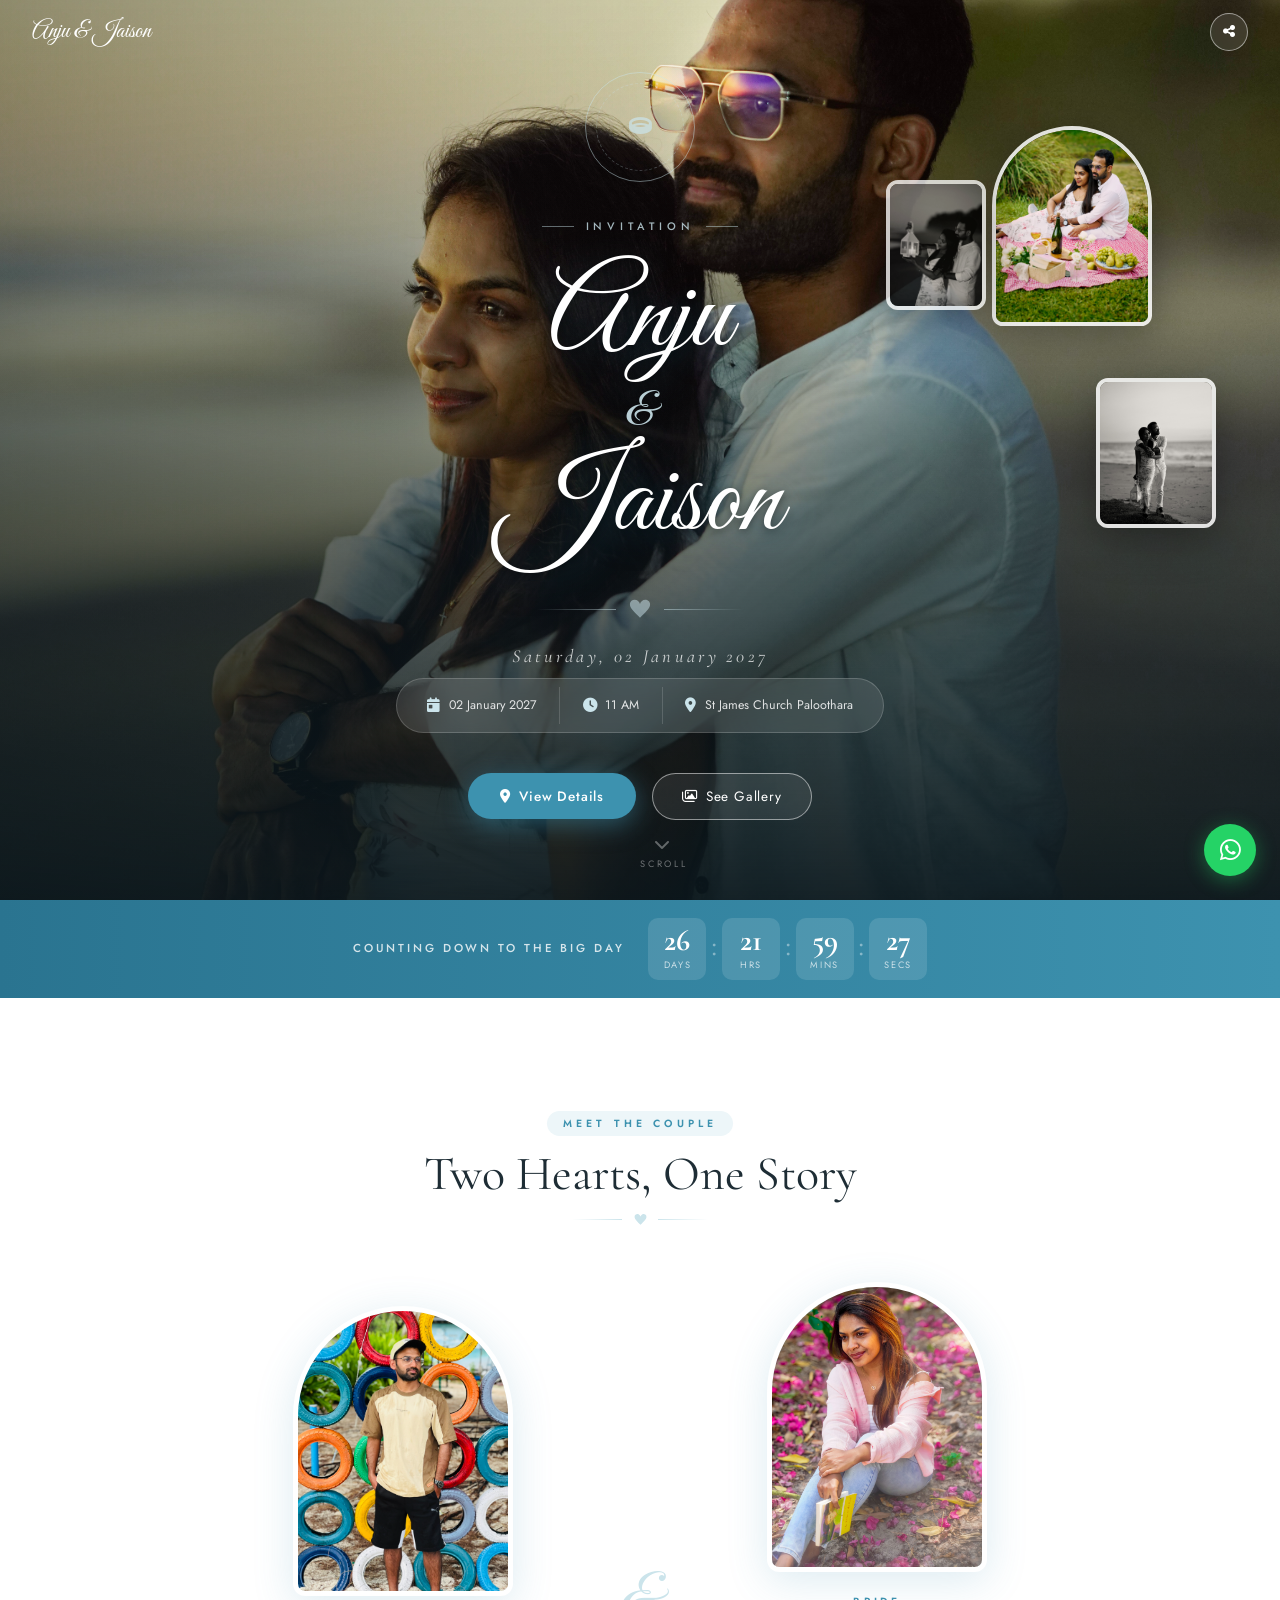
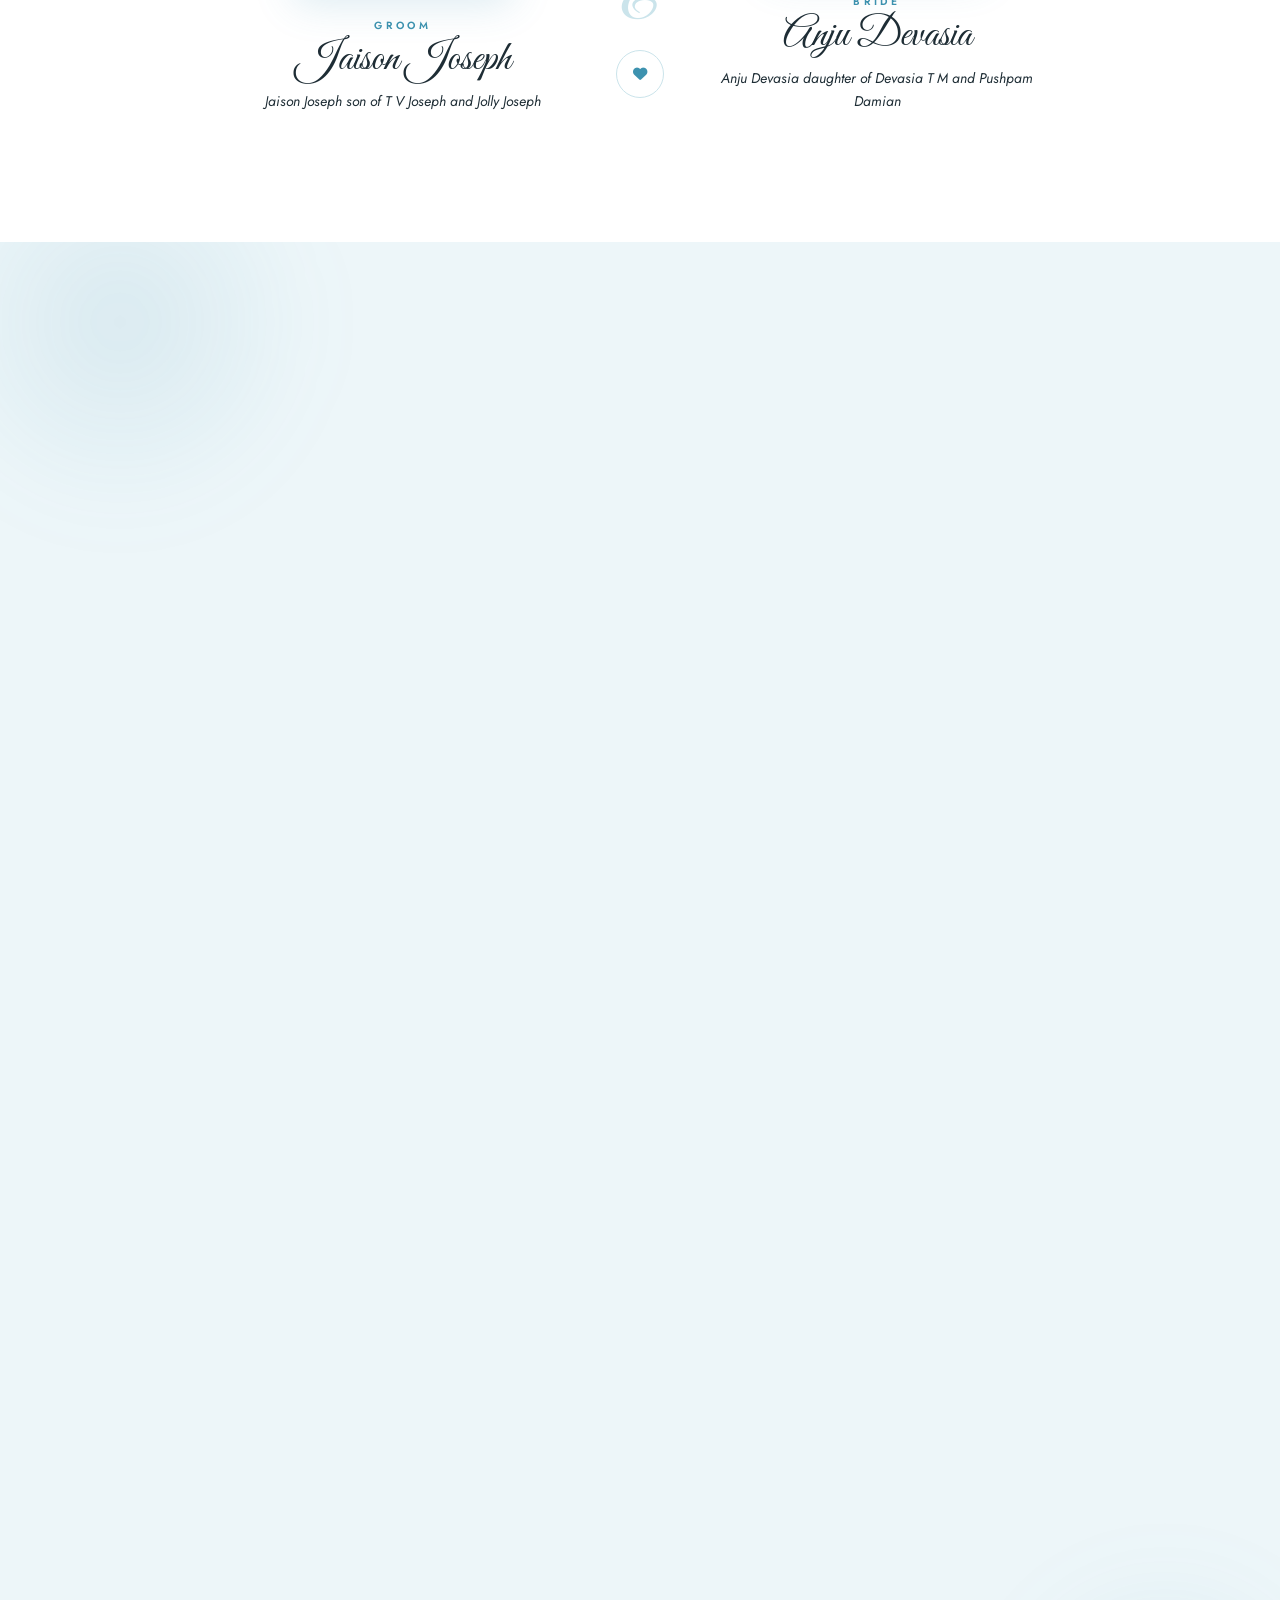
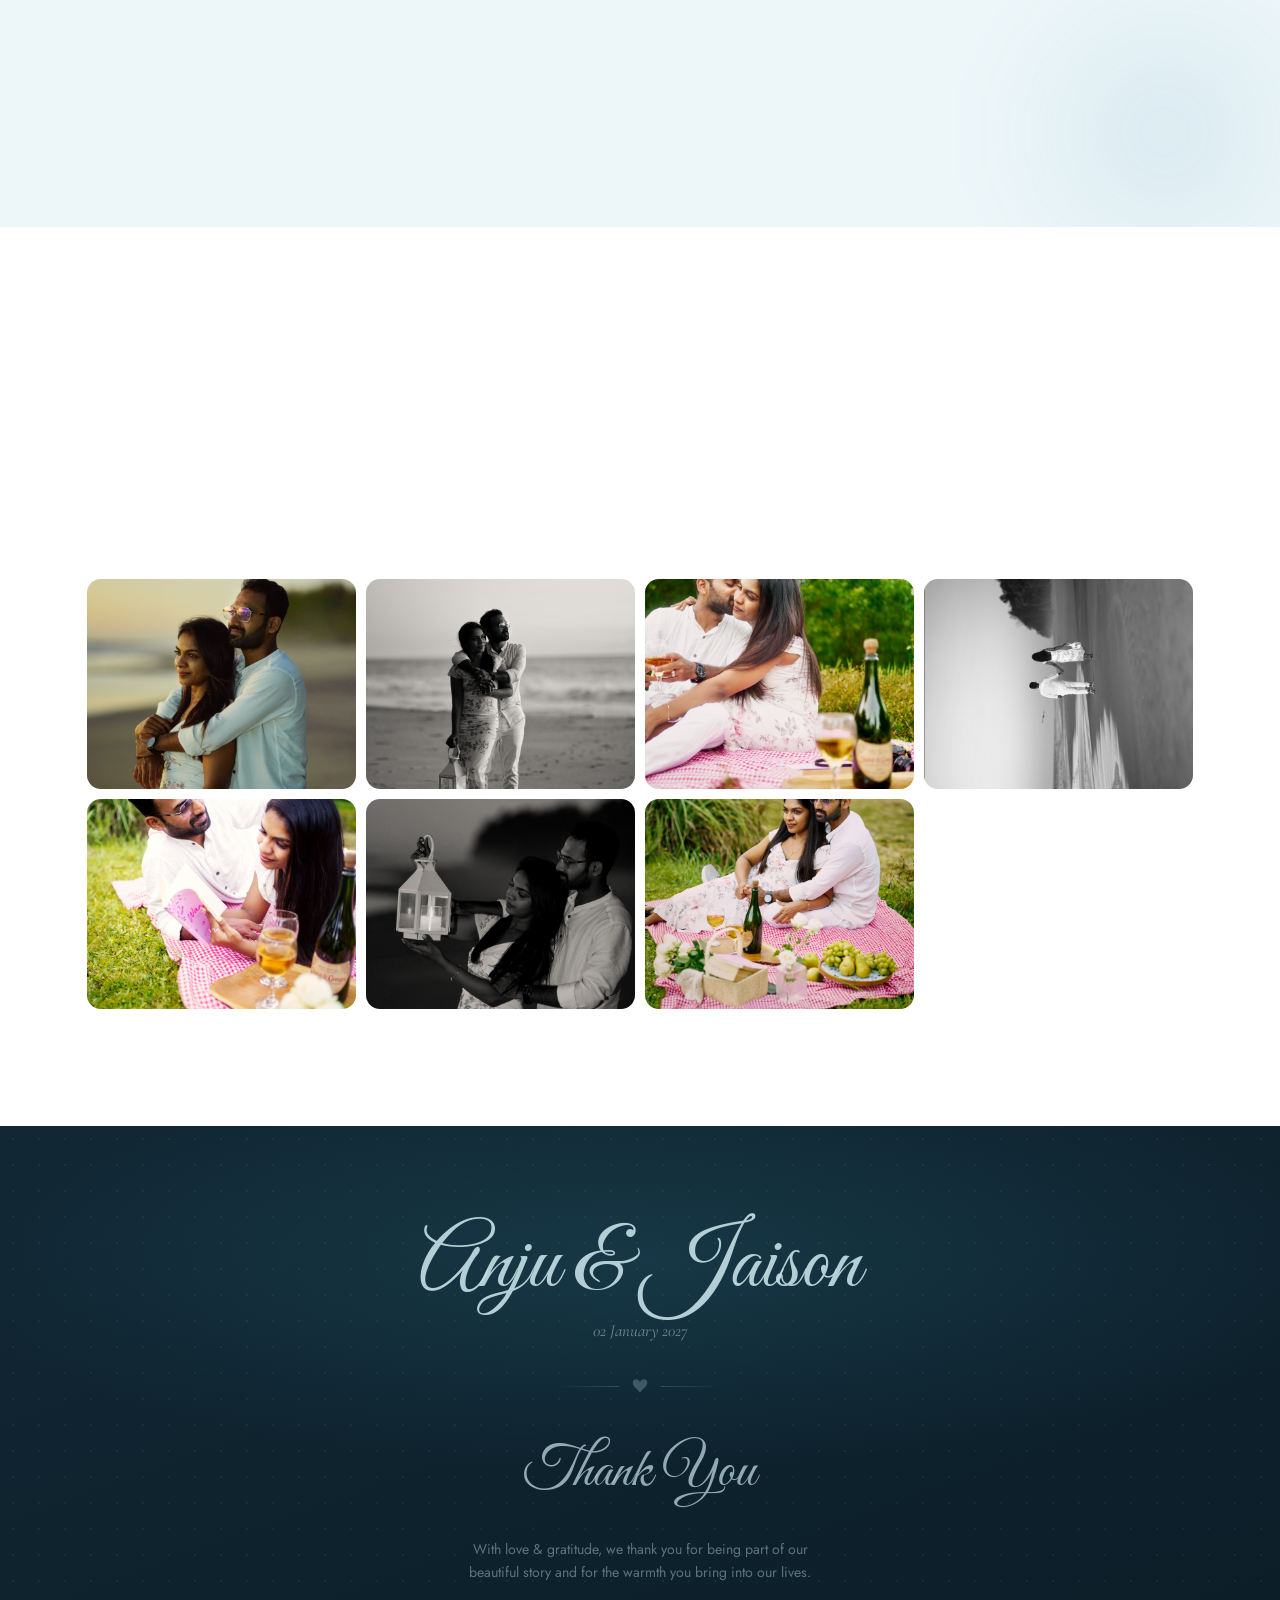
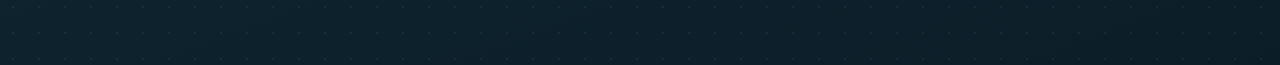
==== index.html @ d8179ae1 "Update index.html" ====
<!doctype html>
<html lang="en">

<head>
  <meta charset="utf-8">
  <meta name="viewport" content="width=device-width, initial-scale=1">
  <title>Anju &amp; Jaison Wedding Invitation</title>
  <meta name="description"
    content="Join us in celebrating the wedding of Anju and Jaison. View the digital invitation, event details, and special moments online." />
  <meta property="og:image"
    content="./images/InvitationBanner.jpeg" />
  <meta property="og:title" content="Anju &amp; Jaison Wedding Invitation" />
  <meta property="og:description"
    content="Join us in celebrating the wedding of Anju and Jaison. View the digital invitation, event details, and special moments online." />


  <link rel="stylesheet" href="./css/bootstrap.min.css">
  <link rel="stylesheet" href="./css/all.min.css">
  <link rel="stylesheet" href="./css/slick.css">
  <link rel="stylesheet" type="text/css" href="./photobox.css">
  <link rel="stylesheet" href="https://cdnjs.cloudflare.com/ajax/libs/font-awesome/6.5.2/css/all.min.css">

  <link rel="preconnect" href="https://fonts.googleapis.com">
  <link rel="preconnect" href="https://fonts.gstatic.com" crossorigin>
  <link
    href="https://fonts.googleapis.com/css2?family=Cormorant+Garamond:ital,wght@0,300;0,400;0,600;1,300;1,400;1,600&family=Jost:wght@300;400;500;600&family=Great+Vibes&display=swap"
    rel="stylesheet">

  <script src="./js/jquery.min.js"></script>
  <script src="./js/bootstrap.min.js"></script>
  <script src="./js/slick.min.js"></script>
  <script src="./photobox.js"></script>

  <!-- Google tag (gtag.js) -->


  <!-- Google tag (gtag.js) -->
  <script async src="https://www.googletagmanager.com/gtag/js?id=G-Z8J8CRL3L7"></script>
  <script>
    window.dataLayer = window.dataLayer || [];
    function gtag() { dataLayer.push(arguments); }
    gtag('js', new Date());

    gtag('config', 'G-Z8J8CRL3L7');
    gtag('config', 'AW-18037516612');
  </script>
  <style>
    /* ─────────────────────────────────────────────
   TOKENS
───────────────────────────────────────────── */
    :root {
      --teal: #3d92af;
      --teal-d: #2a7490;
      --teal-l: #cbe4eb;
      --teal-p: #edf6f9;
      --text: #1e2d35;
      --muted: #5a7080;
      --white: #fff;
      --script: 'Great Vibes', cursive;
      --serif: 'Cormorant Garamond', serif;
      --sans: 'Jost', sans-serif;
    }

    *,
    *::before,
    *::after {
      box-sizing: border-box;
      margin: 0;
      padding: 0
    }

    html {
      scroll-behavior: smooth;
      overflow-x: hidden
    }

    body {
      font-family: var(--sans);
      background: var(--white);
      color: var(--text);
      overflow-x: hidden
    }

    /* ─────────────────────────────────────────────
   NAVBAR
───────────────────────────────────────────── */
    .navbar-inv {
      position: fixed;
      top: 0;
      left: 0;
      right: 0;
      z-index: 900;
      display: flex;
      align-items: center;
      justify-content: space-between;
      padding: .8rem 2rem;
      background: transparent;
      transition: background .4s, box-shadow .4s;
    }

    .navbar-inv.solid {
      background: rgba(255, 255, 255, .92);
      backdrop-filter: blur(16px);
      -webkit-backdrop-filter: blur(16px);
      box-shadow: 0 2px 20px rgba(61, 146, 175, .1);
    }

    .navbar-inv.solid .nav-brand {
      color: var(--teal)
    }

    .navbar-inv.solid .nav-btn {
      border-color: var(--teal-l);
      color: var(--teal)
    }

    .nav-brand {
      font-family: var(--script);
      font-size: 1.5rem;
      color: #fff;
      transition: color .3s
    }

    .nav-btns {
      display: flex;
      gap: .5rem
    }

    .nav-btn {
      width: 38px;
      height: 38px;
      border-radius: 50%;
      border: 1px solid rgba(255, 255, 255, .5);
      background: rgba(255, 255, 255, .1);
      color: #fff;
      display: flex;
      align-items: center;
      justify-content: center;
      font-size: .85rem;
      cursor: pointer;
      backdrop-filter: blur(6px);
      transition: background .2s, color .2s, border-color .2s;
    }

    .nav-btn:hover {
      background: var(--teal);
      color: #fff;
      border-color: var(--teal)
    }

    /* ─────────────────────────────────────────────
   HERO  — full-screen cinematic
───────────────────────────────────────────── */
    .hero {
      position: relative;
      height: 100vh;
      min-height: 600px;
      display: flex;
      align-items: flex-end;
      overflow: hidden;
    }

    /* BG photo */
    .hero-bg {
      position: absolute;
      inset: 0;
      z-index: 0;
      background: url('./images/InvitationBanner.jpeg') center/cover no-repeat;
      transform: scale(1.04);
      animation: slowZoom 18s ease-in-out infinite alternate;
    }

    @keyframes slowZoom {
      0% {
        transform: scale(1.04)
      }

      100% {
        transform: scale(1.12)
      }
    }

    /* Gradient overlays */
    .hero-overlay {
      position: absolute;
      inset: 0;
      z-index: 1;
      background:
        linear-gradient(to top, rgba(10, 22, 28, .92) 0%, rgba(10, 22, 28, .55) 38%, rgba(10, 22, 28, .1) 65%, transparent 100%),
        linear-gradient(to right, rgba(10, 22, 28, .35) 0%, transparent 55%);
    }

    /* Floating photo cards */
    .hero-floats {
      position: absolute;
      inset: 0;
      z-index: 2;
      pointer-events: none
    }

    .hf-card {
      position: absolute;
      border-radius: 16px;
      overflow: hidden;
      border: 4px solid rgba(255, 255, 255, .85);
      box-shadow: 0 12px 40px rgba(0, 0, 0, .35);
      animation: cardFloat ease-in-out infinite alternate;
    }

    .hf-card img {
      width: 100%;
      height: 100%;
      object-fit: cover;
      display: block
    }

    .hf-1 {
      width: 160px;
      height: 200px;
      top: 14%;
      right: 10%;
      border-radius: 120px 120px 16px 16px;
      animation-duration: 7s;
      animation-delay: 0s
    }

    .hf-2 {
      width: 120px;
      height: 150px;
      top: 42%;
      right: 5%;
      border-radius: 12px;
      animation-duration: 9s;
      animation-delay: 1.5s
    }

    .hf-3 {
      width: 100px;
      height: 130px;
      top: 20%;
      right: 23%;
      border-radius: 12px;
      animation-duration: 8s;
      animation-delay: .8s;
      opacity: .9
    }

    @keyframes cardFloat {
      0% {
        transform: translateY(0) rotate(-2deg)
      }

      100% {
        transform: translateY(-14px) rotate(2deg)
      }
    }

    /* Floating ring ornament */
    .hf-ring {
      position: absolute;
      top: 8%;
      left: 50%;
      transform: translateX(-50%);
      width: 110px;
      height: 110px;
      border-radius: 50%;
      border: 1.5px solid rgba(203, 228, 235, .45);
      display: flex;
      align-items: center;
      justify-content: center;
      animation: ringRotate 20s linear infinite;
    }

    .hf-ring::before {
      content: '';
      position: absolute;
      inset: 10px;
      border-radius: 50%;
      border: 1px dashed rgba(203, 228, 235, .25);
    }

    .hf-ring span {
      font-size: 1.4rem;
      color: rgba(203, 228, 235, .7)
    }

    @keyframes ringRotate {
      to {
        transform: translateX(-50%) rotate(360deg)
      }
    }

    /* Floating teal petals */
    .hero-petal {
      position: absolute;
      border-radius: 50% 0 50% 0;
      opacity: 0;
      pointer-events: none;
      animation: petalDrift linear infinite;
    }

    @keyframes petalDrift {
      0% {
        transform: translateY(0) rotate(0deg);
        opacity: 0
      }

      8% {
        opacity: .5
      }

      92% {
        opacity: .25
      }

      100% {
        transform: translateY(110vh) rotate(720deg);
        opacity: 0
      }
    }

    /* ── Hero copy ── */
    .hero-body {
      position: relative;
      z-index: 3;
      width: 100%;
      padding: 0 5% 5rem;
      display: flex;
      flex-direction: column;
      align-items: center;
      text-align: center;
    }

    .hero-eyebrow {
      display: inline-flex;
      align-items: center;
      gap: .7rem;
      font-size: .68rem;
      letter-spacing: .45em;
      text-transform: uppercase;
      color: rgba(203, 228, 235, .8);
      font-weight: 500;
      margin-bottom: 1.2rem;
      animation: fadeUp .8s ease both;
    }

    .hero-eyebrow::before,
    .hero-eyebrow::after {
      content: '';
      display: block;
      width: 32px;
      height: 1px;
      background: rgba(203, 228, 235, .45)
    }

    .hero-names {
      display: flex;
      flex-direction: column;
      align-items: center;
      gap: .1rem;
      animation: fadeUp .9s ease .1s both;
      margin-bottom: .4rem;
    }

    .hero-names .n-groom,
    .hero-names .n-bride {
      font-family: var(--script);
      font-size: clamp(3.8rem, 9vw, 7.5rem);
      color: #fff;
      line-height: 1.15;
      text-shadow: 0 4px 40px rgba(61, 146, 175, .35), 0 2px 10px rgba(0, 0, 0, .55);
      display: block;
    }

    .hero-amp {
      font-family: var(--script);
      font-size: clamp(1.8rem, 4vw, 3rem);
      color: var(--teal-l);
      display: block;
      line-height: 1;
      opacity: .9;
    }

    .hero-rule {
      display: flex;
      align-items: center;
      gap: .8rem;
      justify-content: center;
      margin: 1.4rem auto;
      animation: fadeUp .9s ease .25s both;
    }

    .hero-rule .r-line {
      width: 80px;
      height: 1px;
      background: linear-gradient(90deg, transparent, rgba(203, 228, 235, .5))
    }

    .hero-rule .r-line.rr {
      background: linear-gradient(270deg, transparent, rgba(203, 228, 235, .5))
    }

    .hero-rule svg {
      width: 22px;
      fill: rgba(203, 228, 235, .5)
    }

    .hero-date-text {
      font-family: var(--serif);
      font-size: clamp(.95rem, 2vw, 1.15rem);
      color: rgba(255, 255, 255, .75);
      letter-spacing: .18em;
      font-style: italic;
      animation: fadeUp .9s ease .35s both;
      margin-bottom: .5rem;
    }

    .hero-venue-text {
      font-size: .8rem;
      color: rgba(203, 228, 235, .6);
      letter-spacing: .12em;
      animation: fadeUp .9s ease .4s both;
      margin-bottom: 2.5rem;
    }

    /* Frosted glass info bar */
    .hero-glass-bar {
      display: flex;
      align-items: center;
      gap: 0;
      background: rgba(255, 255, 255, .1);
      backdrop-filter: blur(18px);
      -webkit-backdrop-filter: blur(18px);
      border: 1px solid rgba(255, 255, 255, .18);
      border-radius: 100px;
      padding: .5rem;
      animation: fadeUp .9s ease .5s both;
      flex-wrap: wrap;
      justify-content: center;
      margin-bottom: 2.5rem;
    }

    .hgb-item {
      display: flex;
      align-items: center;
      gap: .55rem;
      padding: .55rem 1.4rem;
      font-size: .78rem;
      color: rgba(255, 255, 255, .85);
      border-right: 1px solid rgba(255, 255, 255, .15);
      white-space: nowrap;
    }

    .hgb-item:last-child {
      border-right: none
    }

    .hgb-item i {
      font-size: .9rem;
      color: var(--teal-l)
    }

    /* CTA buttons */
    .hero-ctas {
      display: flex;
      gap: 1rem;
      align-items: center;
      flex-wrap: wrap;
      justify-content: center;
      animation: fadeUp .9s ease .6s both;
    }

    .btn-hero-primary {
      display: inline-flex;
      align-items: center;
      gap: .5rem;
      padding: .8rem 2rem;
      border-radius: 999px;
      background: var(--teal);
      color: #fff;
      font-weight: 500;
      font-size: .85rem;
      letter-spacing: .06em;
      text-decoration: none;
      border: none;
      box-shadow: 0 6px 24px rgba(61, 146, 175, .5);
      transition: background .2s, transform .2s, box-shadow .2s;
    }

    .btn-hero-primary:hover {
      background: var(--teal-d);
      color: #fff;
      transform: translateY(-3px);
      box-shadow: 0 10px 32px rgba(61, 146, 175, .6)
    }

    .btn-hero-ghost {
      display: inline-flex;
      align-items: center;
      gap: .5rem;
      padding: .78rem 1.8rem;
      border-radius: 999px;
      border: 1.5px solid rgba(255, 255, 255, .5);
      color: #fff;
      font-size: .85rem;
      letter-spacing: .06em;
      text-decoration: none;
      background: rgba(255, 255, 255, .08);
      backdrop-filter: blur(6px);
      transition: background .2s, border-color .2s;
    }

    .btn-hero-ghost:hover {
      background: rgba(255, 255, 255, .18);
      border-color: rgba(255, 255, 255, .8);
      color: #fff
    }

    /* Scroll arrow */
    .hero-scroll {
      position: absolute;
      bottom: 1.8rem;
      left: 50%;
      transform: translateX(-50%);
      z-index: 4;
      display: flex;
      flex-direction: column;
      align-items: center;
      gap: .35rem;
      color: rgba(255, 255, 255, .4);
      font-size: .58rem;
      letter-spacing: .3em;
      text-transform: uppercase;
      animation: fadeUp 1s ease 1s both, bounce 2.4s ease-in-out 2s infinite;
      text-decoration: none;
      cursor: pointer;
    }

    .hero-scroll:hover {
      color: rgba(255, 255, 255, .7)
    }

    .hero-scroll i {
      font-size: 1rem;
      color: rgba(255, 255, 255, .35)
    }

    @keyframes bounce {

      0%,
      100% {
        transform: translateX(-50%) translateY(0)
      }

      50% {
        transform: translateX(-50%) translateY(8px)
      }
    }

    @keyframes fadeUp {
      from {
        opacity: 0;
        transform: translateY(26px)
      }

      to {
        opacity: 1;
        transform: translateY(0)
      }
    }

    /* ─────────────────────────────────────────────
   COUNTDOWN STRIP
───────────────────────────────────────────── */
    .countdown-strip {
      background: linear-gradient(90deg, var(--teal-d), var(--teal));
      color: #fff;
      padding: 1.1rem 0;
    }

    .cds-inner {
      display: flex;
      align-items: center;
      justify-content: center;
      gap: 1.5rem;
      flex-wrap: wrap
    }

    .cds-label {
      font-size: .72rem;
      letter-spacing: .25em;
      text-transform: uppercase;
      opacity: .8;
      font-weight: 500
    }

    .cds-nums {
      display: flex;
      gap: .3rem
    }

    .cds-box {
      background: rgba(255, 255, 255, .12);
      border-radius: 10px;
      padding: .5rem .8rem;
      text-align: center;
      min-width: 58px;
    }

    .cds-box span {
      display: block;
      font-family: var(--serif);
      font-size: 1.9rem;
      font-weight: 700;
      line-height: 1
    }

    .cds-box small {
      font-size: .58rem;
      letter-spacing: .18em;
      text-transform: uppercase;
      opacity: .7;
      margin-top: .15rem;
      display: block
    }

    .cds-sep {
      font-family: var(--serif);
      font-size: 2rem;
      opacity: .4;
      align-self: flex-start;
      padding-top: .2rem
    }

    /* ─────────────────────────────────────────────
   SECTION HEADING
───────────────────────────────────────────── */
    .s-head {
      text-align: center;
      margin-bottom: 3.5rem
    }

    .s-head .tag {
      display: inline-block;
      font-size: .65rem;
      letter-spacing: .4em;
      text-transform: uppercase;
      color: var(--teal);
      font-weight: 600;
      margin-bottom: .7rem;
      padding: .3rem 1rem;
      background: var(--teal-p);
      border-radius: 999px;
    }

    .s-head h2 {
      font-family: var(--serif);
      font-size: clamp(2rem, 5vw, 3rem);
      font-weight: 400;
      color: var(--text);
      line-height: 1.1;
      margin-bottom: .6rem
    }

    .s-head p {
      font-size: .9rem;
      color: var(--muted);
      max-width: 500px;
      margin: 0 auto;
      line-height: 1.75
    }

    .s-orn {
      display: flex;
      align-items: center;
      justify-content: center;
      gap: .7rem;
      margin-top: .8rem
    }

    .s-orn span {
      width: 50px;
      height: 1px;
      background: linear-gradient(90deg, transparent, var(--teal-l))
    }

    .s-orn span.r {
      background: linear-gradient(270deg, transparent, var(--teal-l))
    }

    .s-orn svg {
      width: 13px;
      fill: var(--teal-l)
    }

    /* ─────────────────────────────────────────────
   COUPLE SECTION
───────────────────────────────────────────── */
    .couple-sec {
      padding: 7rem 0;
      background: var(--white)
    }

    .couple-wrap {
      display: grid;
      grid-template-columns: 1fr auto 1fr;
      align-items: end;
      gap: 2rem;
      max-width: 900px;
      margin: 0 auto;
      padding: 0 2rem;
    }

    .person-col {
      text-align: center
    }

    .person-col .p-photo {
      width: 220px;
      height: 290px;
      border-radius: 180px 180px 20px 20px;
      overflow: hidden;
      margin: 0 auto 1.4rem;
      border: 5px solid var(--white);
      box-shadow: 0 8px 40px rgba(61, 146, 175, .18);
      position: relative;
      background: var(--teal-p);
    }

    .person-col .p-photo::after {
      content: '';
      position: absolute;
      inset: -6px;
      border-radius: 185px 185px 25px 25px;
      border: 1.5px solid var(--teal-l);
      pointer-events: none;
    }

    .person-col .p-photo img {
      width: 100%;
      height: 100%;
      object-fit: cover
    }

    .person-col .p-photo .p-placeholder {
      display: flex;
      align-items: center;
      justify-content: center;
      height: 100%;
      font-size: 4rem;
      color: var(--teal-l);
    }

    .person-col .p-role {
      font-size: .65rem;
      letter-spacing: .35em;
      text-transform: uppercase;
      color: var(--teal);
      font-weight: 600;
      margin-bottom: .3rem
    }

    .person-col .p-name {
      font-family: var(--script);
      font-size: 2.6rem;
      color: var(--text);
      line-height: 1.05
    }

    .person-col .p-intro {
      font-size: .88rem;
      color: var(--text);
      line-height: 1.7;
      margin-top: .4rem;
      font-style: italic
    }

    .person-col .p-parents {
      font-size: .82rem;
      color: var(--muted);
      line-height: 1.65;
      margin-top: .35rem
    }

    .couple-amp-col {
      display: flex;
      flex-direction: column;
      align-items: center;
      gap: 1rem;
      padding-bottom: 2rem;
    }

    .couple-amp-col .c-amp {
      font-family: var(--script);
      font-size: 4rem;
      color: var(--teal-l);
      line-height: 1
    }

    .couple-amp-col .c-ring {
      width: 48px;
      height: 48px;
      border-radius: 50%;
      border: 1.5px solid var(--teal-l);
      display: flex;
      align-items: center;
      justify-content: center;
      color: var(--teal);
      font-size: .9rem;
    }

    /* reveal animation */
    .reveal {
      opacity: 0;
      transform: translateY(32px);
      transition: opacity .7s ease, transform .7s ease
    }

    .reveal.on {
      opacity: 1;
      transform: translateY(0)
    }

    .reveal.d1 {
      transition-delay: .1s
    }

    .reveal.d2 {
      transition-delay: .2s
    }

    .reveal.d3 {
      transition-delay: .3s
    }

    /* ─────────────────────────────────────────────
   WHEN & WHERE
───────────────────────────────────────────── */
    .ww-sec {
      padding: 7rem 0;
      background: var(--teal-p);
      position: relative;
      overflow: hidden
    }

    .ww-sec::before,
    .ww-sec::after {
      content: '';
      position: absolute;
      border-radius: 50%;
      pointer-events: none;
      background: radial-gradient(circle, rgba(61, 146, 175, .12) 0%, transparent 70%);
      filter: blur(40px);
    }

    .ww-sec::before {
      width: 400px;
      height: 400px;
      top: -120px;
      left: -80px
    }

    .ww-sec::after {
      width: 350px;
      height: 350px;
      bottom: -80px;
      right: -60px
    }

    .ww-cards {
      display: grid;
      grid-template-columns: 1fr 1fr;
      gap: 1.5rem;
      max-width: 860px;
      margin: 0 auto;
      padding: 0 2rem
    }

    .ww-card {
      background: var(--white);
      border-radius: 24px;
      overflow: hidden;
      box-shadow: 0 6px 30px rgba(61, 146, 175, .1);
      transition: transform .3s, box-shadow .3s;
    }

    .ww-card:hover {
      transform: translateY(-6px);
      box-shadow: 0 16px 50px rgba(61, 146, 175, .18)
    }

    .ww-card-top {
      height: 8px;
      background: linear-gradient(90deg, var(--teal), var(--teal-l));
    }

    .ww-card-img {
      width: 100%;
      height: 250px;
      overflow: hidden;
    }

    .ww-card-img img {
      width: 100%;
      height: 100%;
      object-fit: cover;
      display: block;
    }

    .ww-card-body {
      padding: 2.2rem
    }

    .ww-icon {
      width: 60px;
      height: 60px;
      border-radius: 16px;
      background: var(--teal-p);
      border: 1px solid var(--teal-l);
      display: flex;
      align-items: center;
      justify-content: center;
      font-size: 1.5rem;
      color: var(--teal);
      margin-bottom: 1.2rem;
    }

    .ww-card-body .badge-ev {
      font-size: .65rem;
      letter-spacing: .3em;
      text-transform: uppercase;
      color: var(--teal);
      font-weight: 600;
      margin-bottom: .4rem;
      display: block;
    }

    .ww-card-body h4 {
      font-family: var(--serif);
      font-size: 1.65rem;
      font-weight: 400;
      color: var(--text);
      margin-bottom: .2rem
    }

    .ww-venue {
      font-family: var(--serif);
      font-size: 1.1rem;
      font-weight: 600;
      color: var(--teal);
      margin: .6rem 0 0;
      letter-spacing: .02em
    }

    .ww-rule {
      width: 32px;
      height: 2px;
      background: var(--teal-l);
      border-radius: 2px;
      margin: .8rem 0 1.2rem
    }

    .ww-row {
      display: flex;
      align-items: flex-start;
      gap: .6rem;
      margin-bottom: .6rem;
      font-size: .86rem;
      line-height: 1.55;
      color: var(--muted)
    }

    .ww-row svg {
      width: 14px;
      height: 14px;
      flex-shrink: 0;
      margin-top: 3px;
      color: var(--teal);
      opacity: .7
    }

    .ww-row strong {
      color: var(--text);
      font-weight: 500
    }

    .map-btn {
      display: inline-flex;
      align-items: center;
      gap: .4rem;
      padding: .55rem 1.3rem;
      border-radius: 999px;
      background: var(--teal);
      color: #fff;
      font-size: .76rem;
      font-weight: 500;
      letter-spacing: .04em;
      text-decoration: none;
      margin-top: .8rem;
      box-shadow: 0 4px 14px rgba(61, 146, 175, .3);
      transition: background .2s, transform .2s;
      border: none;
      cursor: pointer;
    }

    .map-btn:hover {
      background: var(--teal-d);
      color: #fff;
      transform: translateY(-2px)
    }

    .map-btn svg {
      width: 11px
    }

    /* ─────────────────────────────────────────────
   GALLERY
───────────────────────────────────────────── */
    .gallery-sec {
      padding: 7rem 0;
      background: var(--white)
    }

    .gal-grid .row>div {
      padding: 5px
    }

    .gal-item {
      display: block;
      border-radius: 14px;
      overflow: hidden;
      position: relative;
      background: var(--teal-p);
    }

    .gal-item::after {
      content: '';
      position: absolute;
      inset: 0;
      background: rgba(61, 146, 175, 0);
      transition: background .35s;
    }

    .gal-item:hover::after {
      background: rgba(61, 146, 175, .3)
    }

    .gal-item img {
      width: 100%;
      height: 210px;
      object-fit: cover;
      display: block;
      transition: transform .45s cubic-bezier(.25, .46, .45, .94)
    }

    .gal-item:hover img {
      transform: scale(1.08)
    }

    .gal-item i {
      position: absolute;
      top: 50%;
      left: 50%;
      transform: translate(-50%, -50%) scale(0);
      color: #fff;
      font-size: 1.3rem;
      z-index: 2;
      transition: transform .3s;
    }

    .gal-item:hover i {
      transform: translate(-50%, -50%) scale(1)
    }

    /* ─────────────────────────────────────────────
   VIDEO
───────────────────────────────────────────── */
    .video-sec {
      padding: 7rem 0;
      background: var(--teal-p)
    }

    .video-wrap {
      border-radius: 24px;
      overflow: hidden;
      box-shadow: 0 12px 50px rgba(61, 146, 175, .22);
      border: 5px solid var(--white);
    }

    .video-wrap iframe {
      width: 100%;
      min-height: 380px;
      display: block
    }

    /* ─────────────────────────────────────────────
   GREETINGS
───────────────────────────────────────────── */
    .greetings-sec {
      padding: 7rem 0;
      background: var(--white)
    }

    .g-slide {
      padding: 0 .6rem
    }

    .g-card {
      background: var(--teal-p);
      border-radius: 20px;
      padding: 2rem;
      border-left: 3px solid var(--teal);
      position: relative;
    }

    .g-card::before {
      content: '\201C';
      font-family: var(--serif);
      font-size: 5rem;
      color: var(--teal-l);
      position: absolute;
      top: -.5rem;
      left: 1.2rem;
      line-height: 1;
      opacity: .6;
    }

    .g-card blockquote {
      font-family: var(--serif);
      font-size: 1.05rem;
      font-style: italic;
      color: var(--text);
      line-height: 1.7;
      margin-bottom: .8rem;
      padding-top: 1.5rem;
    }

    .g-card cite {
      font-size: .8rem;
      color: var(--teal);
      font-weight: 500;
      font-style: normal;
      letter-spacing: .06em
    }

    /* ─────────────────────────────────────────────
   FOOTER
───────────────────────────────────────────── */
    .footer-sec {
      padding: 6rem 0 3rem;
      background: linear-gradient(160deg, #112733 0%, #0b1e28 100%);
      text-align: center;
      position: relative;
      overflow: hidden;
    }

    .footer-sec::before {
      content: '';
      position: absolute;
      inset: 0;
      background: radial-gradient(ellipse 80% 55% at 50% 25%, rgba(61, 146, 175, .18) 0%, transparent 70%);
      pointer-events: none;
    }

    .footer-grid-bg {
      position: absolute;
      inset: 0;
      pointer-events: none
    }

    .footer-grid-bg::before {
      content: '';
      position: absolute;
      inset: 0;
      background-image: radial-gradient(circle, rgba(203, 228, 235, .06) 1px, transparent 1px);
      background-size: 26px 26px;
    }

    .footer-inner {
      position: relative;
      z-index: 2
    }

    .footer-logo {
      font-family: var(--script);
      font-size: clamp(3.5rem, 10vw, 5.5rem);
      color: rgba(203, 228, 235, .88);
      line-height: 1;
      margin-bottom: .5rem;
    }

    .footer-sub {
      font-family: var(--serif);
      font-size: 1.05rem;
      font-style: italic;
      color: rgba(203, 228, 235, .5);
      margin-bottom: 2.2rem;
    }

    .footer-orn {
      display: flex;
      align-items: center;
      justify-content: center;
      gap: .8rem;
      margin-bottom: 2.2rem
    }

    .footer-orn span {
      width: 60px;
      height: 1px;
      background: linear-gradient(90deg, transparent, rgba(203, 228, 235, .2))
    }

    .footer-orn span.r {
      background: linear-gradient(270deg, transparent, rgba(203, 228, 235, .2))
    }

    .footer-orn svg {
      width: 16px;
      fill: rgba(203, 228, 235, .25)
    }

    .footer-thanks {
      font-family: var(--script);
      font-size: clamp(2.2rem, 6vw, 3.5rem);
      color: rgba(203, 228, 235, .7);
      margin-bottom: 1.5rem;
    }

    .footer-msg {
      font-size: .88rem;
      color: rgba(203, 228, 235, .42);
      line-height: 1.7;
      max-width: 380px;
      margin: 0 auto 2rem
    }

    .footer-cta {
      display: inline-block;
      padding: .75rem 2.2rem;
      background: var(--teal);
      color: #fff;
      border-radius: 999px;
      font-weight: 500;
      font-size: .88rem;
      letter-spacing: .06em;
      text-decoration: none;
      box-shadow: 0 4px 20px rgba(61, 146, 175, .4);
      transition: background .2s, box-shadow .2s;
      margin-bottom: .8rem;
    }

    .footer-cta:hover {
      background: var(--teal-d);
      color: #fff;
      box-shadow: 0 8px 28px rgba(61, 146, 175, .55)
    }

    .footer-copy {
      font-size: .72rem;
      color: rgba(203, 228, 235, .25);
      margin-top: .5rem
    }

    .footer-sec img[alt="WhatsApp"],
    .footer-sec img[alt="Facebook"],
    .footer-sec img[alt="Instagram"] {
      filter: brightness(0) invert(1);
      opacity: .85;
      transition: opacity .2s
    }

    .footer-sec img[alt="WhatsApp"]:hover,
    .footer-sec img[alt="Facebook"]:hover,
    .footer-sec img[alt="Instagram"]:hover {
      opacity: 1
    }

    /* ─────────────────────────────────────────────
   FLOATING WA + MODALS
───────────────────────────────────────────── */
    .wa-fab {
      position: fixed;
      bottom: 1.5rem;
      right: 1.5rem;
      z-index: 999;
      width: 52px;
      height: 52px;
      border-radius: 50%;
      background: #25d366;
      color: #fff;
      display: flex;
      align-items: center;
      justify-content: center;
      font-size: 1.5rem;
      box-shadow: 0 4px 20px rgba(37, 211, 102, .4);
      text-decoration: none;
      transition: transform .2s, box-shadow .2s;
    }

    .wa-fab:hover {
      transform: scale(1.08);
      color: #fff;
      box-shadow: 0 6px 28px rgba(37, 211, 102, .55)
    }

    .inv-modal .modal-content {
      border-radius: 20px;
      border: none
    }

    .inv-modal .modal-body {
      padding: 2.2rem;
      position: relative
    }

    .inv-modal h5 {
      font-family: var(--serif);
      font-size: 1.7rem;
      text-align: center;
      margin-bottom: 1.4rem;
      color: var(--text)
    }

    .inv-modal .ic {
      position: absolute;
      top: 1rem;
      right: 1rem;
      background: none;
      border: none;
      font-size: 1.1rem;
      color: var(--muted);
      cursor: pointer
    }

    .share-btns {
      display: flex;
      justify-content: center;
      gap: .8rem;
      flex-wrap: wrap;
      margin-top: .4rem
    }

    .share-btns a {
      text-decoration: none
    }

    .share-btns a button {
      width: 46px;
      height: 46px;
      border-radius: 50%;
      border: none;
      color: #fff;
      display: flex;
      align-items: center;
      justify-content: center;
      font-size: 1rem;
      cursor: pointer;
      transition: transform .2s;
    }

    .share-btns a button:hover {
      transform: scale(1.1)
    }

    .sb-fb button {
      background: #1877f2
    }

    .sb-tw button {
      background: #000
    }

    .sb-em button {
      background: #ea4335
    }

    .sb-wa button {
      background: #25d366
    }

    .inv-modal input,
    .inv-modal textarea {
      width: 100%;
      padding: .72rem 1rem;
      border: 1px solid var(--teal-l);
      border-radius: 10px;
      font-family: var(--sans);
      font-size: .9rem;
      margin-bottom: .8rem;
      outline: none;
      transition: border-color .2s;
    }

    .inv-modal input:focus,
    .inv-modal textarea:focus {
      border-color: var(--teal)
    }

    .inv-modal textarea {
      min-height: 100px;
      resize: none
    }

    .inv-modal .sbtn {
      width: 100%;
      padding: .8rem;
      background: var(--teal);
      color: #fff;
      border: none;
      border-radius: 10px;
      font-weight: 500;
      font-size: .95rem;
      cursor: pointer;
      transition: background .2s;
    }

    .inv-modal .sbtn:hover {
      background: var(--teal-d)
    }

    /* ─────────────────────────────────────────────
   RESPONSIVE
───────────────────────────────────────────── */
    @media(max-width:991px) {
      .couple-wrap {
        grid-template-columns: 1fr 1fr;
        grid-template-rows: auto auto
      }

      .couple-amp-col {
        display: none
      }

      .hf-1 {
        width: 110px;
        height: 140px;
        right: 4%
      }

      .hf-2,
      .hf-3 {
        display: none
      }
    }

    @media(max-width:767px) {
      .hero-body {
        padding: 0 1.2rem 4.5rem
      }

      .hero-names .n-groom,
      .hero-names .n-bride {
        font-size: clamp(3rem, 16vw, 5rem)
      }

      .hero-amp {
        font-size: clamp(1.5rem, 8vw, 2.5rem)
      }

      .hero-glass-bar {
        border-radius: 16px;
        padding: .4rem
      }

      .hgb-item {
        padding: .4rem .9rem;
        font-size: .72rem
      }

      .ww-cards {
        grid-template-columns: 1fr
      }

      .couple-wrap {
        grid-template-columns: 1fr;
        text-align: center
      }

      .person-col .p-photo {
        margin: 0 auto 1.2rem
      }

      .hf-card {
        display: none
      }
    }
  </style>


  <script>
    (function () {
      const s = 1000, m = s * 60, h = m * 60, d = h * 24;
      const target = new Date("01/02/2027").getTime();
      const x = setInterval(function () {
        let dist = target - new Date().getTime();
        if (dist <= 0) { dist = 0; clearInterval(x); }
        document.getElementById('days2').innerText = Math.floor(dist / d);
        document.getElementById('hours2').innerText = Math.floor((dist % d) / h);
        document.getElementById('minutes2').innerText = Math.floor((dist % h) / m);
        document.getElementById('seconds2').innerText = Math.floor((dist % m) / s);
      }, 1000);
    })();
  </script>
</head>

<body>



  <!-- Petal layer -->
  <div id="petals" style="position:fixed;inset:0;pointer-events:none;z-index:1;overflow:hidden"></div>

  <!-- WhatsApp FAB -->
  <a href="whatsapp://send?text=%F0%9F%92%8D%E2%9C%A8+%2AAnju+Devasia+Weds+Jaison+Joseph%2A+%E2%9C%A8%F0%9F%92%8D%0A%0AYou+are+lovingly+invited+to+join+us+on+our+special+day+%F0%9F%A4%8D%0A%0A%F0%9F%8E%89+%2AEngagement+Ceremony%3A%2A%0A%F0%9F%97%93%EF%B8%8F+Tuesday%2C+29+Dec+2026%0A%E2%8F%B0+St.+James+Church%2C+Paloothara+%40+4+PM%0A%0A%F0%9F%8E%89+%2AEngagement+Reception%3A%2A%0A%F0%9F%97%93%EF%B8%8F+Tuesday%2C+29+Dec+2026%0A%E2%8F%B0+KTDC+Kumarakom+Gateway+%40+6%3A30+PM%0A%0A%F0%9F%8E%89+%2AWedding+Ceremony%3A%2A%0A%F0%9F%97%93%EF%B8%8F+Saturday%2C+02+Jan+2027%0A%E2%8F%B0+St.+James+Church%2C+Paloothara+%40+11+AM%0A%0A%F0%9F%8E%89+%2AWedding+Reception%3A%2A%0A%E2%8F%B0+Saturday%2C+02+Jan+2027%0A%F0%9F%97%93%EF%B8%8F+St.+James+Church%2C+Paloothara+%40+1+PM%0A%0A%F0%9F%91%89+%2AView+Invitation%3A%2A%0Ahttps%3A%2F%2Fbit.ly%2F47jzaLz%0A%0AWith+love+%26+gratitude+%E2%9D%A4%EF%B8%8F"
    class="wa-fab" aria-label="Share on WhatsApp">
    <i class="fab fa-whatsapp"></i>
  </a>

  <!-- ══ NAVBAR ══════════════════════════════════════════════════ -->
  <nav class="navbar-inv" id="nav">
    <span class="nav-brand">Anju &amp; Jaison</span>
    <div class="nav-btns">
      <button class="nav-btn" data-bs-toggle="modal" data-bs-target="#shareModal" aria-label="Share">
        <i class="fas fa-share-alt"></i>
      </button>
      
    </div>
  </nav>


  

  <!-- ══ HERO ════════════════════════════════════════════════════ -->
  <section class="hero" id="home">

    <div class="hero-bg"></div>
    <div class="hero-overlay"></div>

    <!-- Floating photo cards -->
    <div class="hero-floats">
      <div class="hf-ring"><span><i class="fas fa-ring"></i></span></div>
      <div class="hf-card hf-1">
        <img src="./images/galleryImg7.jpeg" alt="Anju">
      </div>
      <div class="hf-card hf-2">
        <img src="./images/galleryImg02.jpeg" alt="Jaison">
      </div>
      <div class="hf-card hf-3">
        <img src="./images/galleryImg6.jpeg" alt="">
      </div>
    </div>

    <!-- Copy -->
    <div class="hero-body">

      <p class="hero-eyebrow">
        Invitation
      </p>

      <div class="hero-names">
        <span class="n-groom">Anju</span>
        <span class="hero-amp">&amp;</span>
        <span class="n-bride">Jaison</span>
      </div>

      <div class="hero-rule">
        <span class="r-line"></span>
        <svg viewBox="0 0 24 24">
          <path
            d="M12 21.593c-5.63-5.539-11-10.297-11-14.402 0-3.791 3.068-5.191 5.281-5.191 1.312 0 4.151.501 5.719 4.457 1.59-3.968 4.464-4.447 5.726-4.447 2.54 0 5.274 1.621 5.274 5.181 0 4.069-5.136 8.625-11 14.402z" />
        </svg>
        <span class="r-line rr"></span>
      </div>

      <p class="hero-date-text">Saturday, 02 January 2027</p>

      <!-- Frosted glass bar -->
      <div class="hero-glass-bar">
        <div class="hgb-item"><i class="fas fa-calendar-day"></i>02 January 2027</div>
        <div class="hgb-item"><i class="fas fa-clock"></i>11 AM</div>
        <div class="hgb-item" style="border:none"><i class="fas fa-location-dot"></i>St James Church Paloothara</div>
      </div>

      <div class="hero-ctas">
        <a href="#when-and-where" class="btn-hero-primary">
          <i class="fas fa-map-marker-alt"></i> View Details
        </a>
        <a href="#gallery" class="btn-hero-ghost">
          <i class="far fa-images"></i> See Gallery
        </a>
      </div>
    </div>

    <a href="#couple" class="hero-scroll">
      <i class="fas fa-chevron-down"></i>
      <span>Scroll</span>
    </a>
  </section>

  <!-- ══ COUNTDOWN ═══════════════════════════════════════════════ -->
  <div class="countdown-strip">
    <div class="container">
      <div class="cds-inner">
        <span class="cds-label">Counting down to the big day</span>
        <div class="cds-nums">
          <div class="cds-box"><span id="days2">0</span><small>Days</small></div>
          <span class="cds-sep">:</span>
          <div class="cds-box"><span id="hours2">0</span><small>Hrs</small></div>
          <span class="cds-sep">:</span>
          <div class="cds-box"><span id="minutes2">0</span><small>Mins</small></div>
          <span class="cds-sep">:</span>
          <div class="cds-box"><span id="seconds2">0</span><small>Secs</small></div>
        </div>
      </div>
    </div>
  </div>

  <!-- ══ COUPLE ══════════════════════════════════════════════════ -->
  <section class="couple-sec" id="couple">
    <div class="container">
      <div class="s-head reveal">
        <span class="tag">Meet The Couple</span>
        <h2>Two Hearts, One Story</h2>
        <div class="s-orn">
          <span></span>
          <svg viewBox="0 0 24 24">
            <path
              d="M12 21.593c-5.63-5.539-11-10.297-11-14.402 0-3.791 3.068-5.191 5.281-5.191 1.312 0 4.151.501 5.719 4.457 1.59-3.968 4.464-4.447 5.726-4.447 2.54 0 5.274 1.621 5.274 5.181 0 4.069-5.136 8.625-11 14.402z" />
          </svg>
          <span class="r"></span>
        </div>
      </div>

      <div class="couple-wrap">
        <!-- Groom -->
        <div class="person-col reveal d1">
          <div class="p-photo">
            <img src="./images/Jaizu.PNG" alt="Jaison">
          </div>
          <p class="p-role">Groom</p>
          <h3 class="p-name">Jaison Joseph</h3>
          <p class="p-intro">Jaison Joseph son of T V Joseph and Jolly Joseph</p>
        </div>

        <!-- Ampersand -->
        <div class="couple-amp-col reveal d2">
          <span class="c-amp">&amp;</span>
          <div class="c-ring"><i class="fas fa-heart"></i></div>
        </div>

        <!-- Bride -->
        <div class="person-col reveal d3">
          <div class="p-photo">
            <img src="./images/Kunjuz.jpeg" alt="Anju">
          </div>
          <p class="p-role">Bride</p>
          <h3 class="p-name">Anju Devasia</h3>
          <p class="p-intro">Anju Devasia daughter of Devasia T M and Pushpam Damian</p>
        </div>
      </div>
    </div>
  </section>

  <!-- ══ WHEN & WHERE ════════════════════════════════════════════ -->
  <section class="ww-sec" id="when-and-where">
    <div class="container">
      <div class="s-head reveal">
        <span class="tag">Save The Date</span>
        <h2>When &amp; Where</h2>
        <div class="s-orn">
          <span></span>
          <svg viewBox="0 0 24 24">
            <path
              d="M12 21.593c-5.63-5.539-11-10.297-11-14.402 0-3.791 3.068-5.191 5.281-5.191 1.312 0 4.151.501 5.719 4.457 1.59-3.968 4.464-4.447 5.726-4.447 2.54 0 5.274 1.621 5.274 5.181 0 4.069-5.136 8.625-11 14.402z" />
          </svg>
          <span class="r"></span>
        </div>
      </div>

      <div class="ww-cards">
        <!-- Ceremony Card -->
        <div class="ww-card reveal d1">
          <div class="ww-card-img"><img src="./images/engagement.jpeg"
              alt="Ceremony"></div>
          <div class="ww-card-body">
            <div class="ww-icon"><i class="fas fa-ring"></i></div>
            <span class="badge-ev">
              Engagement Ceremony </span>
            <h4 class="ww-venue">St.James Church Paloothara</h4>
            <div class="ww-rule"></div>
            <div class="ww-row">
              <svg viewBox="0 0 24 24" fill="none" stroke="currentColor" stroke-width="2">
                <rect x="3" y="4" width="18" height="18" rx="2" />
                <line x1="16" y1="2" x2="16" y2="6" />
                <line x1="8" y1="2" x2="8" y2="6" />
                <line x1="3" y1="10" x2="21" y2="10" />
              </svg>
              <div>
                <strong>Tuesday, 29th December 2026</strong>
              </div>
            </div>
           
            <a href="https://www.bing.com/maps/directions?ty=0&v=2&sV=1&rtp=%7Epos.9.642791748046875_76.36836242675781__St.%2520James%2520Church%2520Paloothara_&cp=9.642792%7E76.368362&lvl=16&style=r" target="_blank" class="map-btn">
              <svg viewBox="0 0 24 24" fill="none" stroke="currentColor" stroke-width="2">
                <path d="M21 10c0 7-9 13-9 13s-9-6-9-13a9 9 0 0 1 18 0z" />
                <circle cx="12" cy="10" r="3" />
              </svg>
              Get Directions
            </a>
          </div>
        </div>

        <!-- Reception Card -->
        <div class="ww-card reveal d2">
          <div class="ww-card-img"><img src="./images/engagementThumbnail.jpg"
              alt="Reception"></div>
          <div class="ww-card-body">
            <div class="ww-icon"><i class="fas fa-champagne-glasses"></i></div>
            <span class="badge-ev">Engagement Reception</span>
            <h4 class="ww-venue">KTDC Kumarakom Gateway</h4>
            <div class="ww-rule"></div>
            <div class="ww-row">
              <svg viewBox="0 0 24 24" fill="none" stroke="currentColor" stroke-width="2">
                <rect x="3" y="4" width="18" height="18" rx="2" />
                <line x1="16" y1="2" x2="16" y2="6" />
                <line x1="8" y1="2" x2="8" y2="6" />
                <line x1="3" y1="10" x2="21" y2="10" />
              </svg>
              <div>
                <strong>Tuesday, 29th December 2026</strong>
              </div>
            </div>

            <a href="https://www.bing.com/maps/directions?ty=0&v=2&sV=1&rtp=%7Epos.9.67737102508545_76.39295959472656__KTDC%2520Kumarakom%2520Gateway_&cp=9.677371%7E76.392960&lvl=16&style=r" target="_blank" class="map-btn">
              <svg viewBox="0 0 24 24" fill="none" stroke="currentColor" stroke-width="2">
                <path d="M21 10c0 7-9 13-9 13s-9-6-9-13a9 9 0 0 1 18 0z" />
                <circle cx="12" cy="10" r="3" />
              </svg>
              Get Directions
            </a>
          </div>
        </div>
      </div>
      <br></br>
      <div class="ww-cards">
        <!-- Ceremony Card -->
        <div class="ww-card reveal d1">
          <div class="ww-card-img"><img src="./images/marriage.jpeg"
              alt="Ceremony"></div>
          <div class="ww-card-body">
            <div class="ww-icon"><i class="fas fa-ring"></i></div>
            <span class="badge-ev">
              Wedding Ceremony </span>
            <h4 class="ww-venue">St.James Church Paloothara</h4>
            <div class="ww-rule"></div>
            <div class="ww-row">
              <svg viewBox="0 0 24 24" fill="none" stroke="currentColor" stroke-width="2">
                <rect x="3" y="4" width="18" height="18" rx="2" />
                <line x1="16" y1="2" x2="16" y2="6" />
                <line x1="8" y1="2" x2="8" y2="6" />
                <line x1="3" y1="10" x2="21" y2="10" />
              </svg>
              <div>
                <strong>Saturday, 02 January 2027</strong>
              </div>
            </div>
          
            <a href="https://www.bing.com/maps/directions?ty=0&v=2&sV=1&rtp=%7Epos.9.642791748046875_76.36836242675781__St.%2520James%2520Church%2520Paloothara_&cp=9.642792%7E76.368362&lvl=16&style=r" target="_blank" class="map-btn">
              <svg viewBox="0 0 24 24" fill="none" stroke="currentColor" stroke-width="2">
                <path d="M21 10c0 7-9 13-9 13s-9-6-9-13a9 9 0 0 1 18 0z" />
                <circle cx="12" cy="10" r="3" />
              </svg>
              Get Directions
            </a>
          </div>
        </div>

        <!-- Reception Card -->
        <div class="ww-card reveal d2">
          <div class="ww-card-img"><img src="./images/weddingThumbnail.jpg"
              alt="Reception"></div>
          <div class="ww-card-body">
            <div class="ww-icon"><i class="fas fa-champagne-glasses"></i></div>
            <span class="badge-ev">Wedding Reception</span>
            <h4 class="ww-venue">St.James Church Auditorium</h4>
            <div class="ww-rule"></div>
            <div class="ww-row">
              <svg viewBox="0 0 24 24" fill="none" stroke="currentColor" stroke-width="2">
                <rect x="3" y="4" width="18" height="18" rx="2" />
                <line x1="16" y1="2" x2="16" y2="6" />
                <line x1="8" y1="2" x2="8" y2="6" />
                <line x1="3" y1="10" x2="21" y2="10" />
              </svg>
              <div>
                <strong>Saturday, 02 January 2027</strong>
              </div>
            </div>

            <a href="Lhttps://www.bing.com/maps/directions?ty=0&v=2&sV=1&rtp=%7Epos.9.642791748046875_76.36836242675781__St.%2520James%2520Church%2520Paloothara_&cp=9.642792%7E76.368362&lvl=16&style=r" target="_blank" class="map-btn">
              <svg viewBox="0 0 24 24" fill="none" stroke="currentColor" stroke-width="2">
                <path d="M21 10c0 7-9 13-9 13s-9-6-9-13a9 9 0 0 1 18 0z" />
                <circle cx="12" cy="10" r="3" />
              </svg>
              Get Directions
            </a>
          </div>
        </div>
      </div>
    </div>
  </section>

  <!-- ══ GALLERY ═════════════════════════════════════════════════ -->
  <section class="gallery-sec" id="gallery">
    <div class="container">
      <div class="s-head reveal">
        <span class="tag">Our Moments</span>
        <h2>Frames of Love</h2>
        <p>These frames hold not just smiles and moments, but the timeless essence of a journey where two souls grew
          together.</p>
        <div class="s-orn" style="margin-top:1rem">
          <span></span>
          <svg viewBox="0 0 24 24">
            <path
              d="M12 21.593c-5.63-5.539-11-10.297-11-14.402 0-3.791 3.068-5.191 5.281-5.191 1.312 0 4.151.501 5.719 4.457 1.59-3.968 4.464-4.447 5.726-4.447 2.54 0 5.274 1.621 5.274 5.181 0 4.069-5.136 8.625-11 14.402z" />
          </svg>
          <span class="r"></span>
        </div>
      </div>
      <div class="gal-grid">
        <article id="content">
          <div class="wrapper">
            <ul class="gallery row" style="list-style:none;padding:0;margin:0;">
              <div class="col-lg-3 col-md-4 col-sm-4 col-6" style="padding:5px;">
                <a class="gal-item thumb not-active"
                  href="./images/InvitationBanner.jpeg">
                  <i class="fas fa-expand"></i>
                  <img src="./images/InvitationBanner.jpeg"
                    alt="Gallery">
                </a>
              </div>
              <div class="col-lg-3 col-md-4 col-sm-4 col-6" style="padding:5px;">
                <a class="gal-item thumb not-active"
                  href="./images/galleryImg02.jpeg">
                  <i class="fas fa-expand"></i>
                  <img src="./images/galleryImg02.jpeg"
                    alt="Gallery">
                </a>
              </div>
              <div class="col-lg-3 col-md-4 col-sm-4 col-6" style="padding:5px;">
                <a class="gal-item thumb not-active"
                  href="./images/galleryImg2.JPEG">
                  <i class="fas fa-expand"></i>
                  <img src="./images/galleryImg2.JPEG"
                    alt="Gallery">
                </a>
              </div>
              <div class="col-lg-3 col-md-4 col-sm-4 col-6" style="padding:5px;">
                <a class="gal-item thumb not-active"
                  href="./images/galleryImg5.jpeg">
                  <i class="fas fa-expand"></i>
                  <img src="./images/galleryImg03.jpeg"
                    alt="Gallery">
                </a>
              </div>
              <div class="col-lg-3 col-md-4 col-sm-4 col-6" style="padding:5px;">
                <a class="gal-item thumb not-active"
                  href="./images/galleryImg4.jpeg">
                  <i class="fas fa-expand"></i>
                  <img src="./images/galleryImg4.jpeg"
                    alt="Gallery">
                </a>
              </div>
              <div class="col-lg-3 col-md-4 col-sm-4 col-6" style="padding:5px;">
                <a class="gal-item thumb not-active"
                  href="./images/galleryImg6.jpeg">
                  <i class="fas fa-expand"></i>
                  <img src="./images/galleryImg6.jpeg"
                    alt="Gallery">
                </a>
              </div>
              <div class="col-lg-3 col-md-4 col-sm-4 col-6" style="padding:5px;">
                <a class="gal-item thumb not-active"
                  href="./images/galleryImg7.jpeg">
                  <i class="fas fa-expand"></i>
                  <img src="./images/galleryImg7.jpeg"
                    alt="Gallery">
                </a>
              </div>
            </ul>
          </div>
        </article>
      </div>
    </div>
  </section>

 

  <!-- ══ GREETINGS ════════════════════════════════════════════════ -->

  <!-- ══ FOOTER ═══════════════════════════════════════════════════ -->
  <footer class="footer-sec" id="footer">
    <div class="footer-grid-bg"></div>
    <div class="footer-inner container">
      <div class="footer-logo">Anju &amp; Jaison</div>
      <p class="footer-sub">
        02 January 2027
      </p>
      <div class="footer-orn">
        <span></span>
        <svg viewBox="0 0 24 24">
          <path
            d="M12 21.593c-5.63-5.539-11-10.297-11-14.402 0-3.791 3.068-5.191 5.281-5.191 1.312 0 4.151.501 5.719 4.457 1.59-3.968 4.464-4.447 5.726-4.447 2.54 0 5.274 1.621 5.274 5.181 0 4.069-5.136 8.625-11 14.402z" />
        </svg>
        <span class="r"></span>
      </div>
      <p class="footer-thanks">Thank You</p>
      <p class="footer-msg">With love &amp; gratitude, we thank you for being part of our beautiful story and for the
        warmth you bring into our lives.</p>
     
    </div>
  </footer>

  <!-- ── Scripts ─────────────────────────────── -->
  <script>
    // ── Navbar solidify on scroll ──────────────────────────────────
    window.addEventListener('scroll', function () {
      document.getElementById('nav').classList.toggle('solid', window.scrollY > 60);
    });

    // ── Intersection observer (reveal) ────────────────────────────
    (function () {
      if (!window.IntersectionObserver) return;
      var io = new IntersectionObserver(function (entries) {
        entries.forEach(function (e) { if (e.isIntersecting) { e.target.classList.add('on'); io.unobserve(e.target); } });
      }, { threshold: .1 });
      document.querySelectorAll('.reveal').forEach(function (el) { io.observe(el); });
    })();

    // ── Greetings slider ───────────────────────────────────────────
    $(function () {
      if ($('.g-slider .g-slide').length) {
        $('.g-slider').slick({
          slidesToShow: 3, slidesToScroll: 1, autoplay: true, autoplaySpeed: 3200,
          dots: false, infinite: true, arrows: false,
          responsive: [
            { breakpoint: 1100, settings: { slidesToShow: 2 } },
            { breakpoint: 700, settings: { slidesToShow: 1 } }
          ]
        });
      }

      // Gallery photobox
      if ($('.gallery a').length) {
        $('.gallery a').photobox();
      }
    });

    // ── Floating petals ────────────────────────────────────────────
    (function () {
      var c = document.getElementById('petals');
      var cols = ['rgba(203,228,235,.5)', 'rgba(61,146,175,.3)', 'rgba(176,215,225,.45)', 'rgba(255,255,255,.25)'];
      for (var i = 0; i < 22; i++) {
        var p = document.createElement('div');
        p.className = 'hero-petal';
        var sz = Math.random() * 7 + 4;
        p.style.cssText = [
          'left:' + (Math.random() * 100) + '%',
          'top:-20px',
          'width:' + sz + 'px', 'height:' + sz + 'px',
          'background:' + cols[Math.floor(Math.random() * cols.length)],
          'animation-duration:' + (Math.random() * 10 + 8) + 's',
          'animation-delay:' + (Math.random() * 14) + 's',
          'border-radius:' + (Math.random() > .5 ? '50% 0 50% 0' : '0 50% 0 50%')
        ].join(';');
        c.appendChild(p);
      }
    })();
  </script>

  <script src="./js/wishes.js"></script>
  <script>
    // Override modal close target for this theme (greetModal instead of whishModal)
    $(document).ready(function () {
      // Auto-show greetings modal when user scrolls to footer (only if greetings enabled)
      $(window).on('scroll.greetings', function () {
        var footer = $('#footer');
        if (footer.length) {
          var offset = footer.offset();
          if (offset && ($(window).scrollTop() + $(window).height()) >= offset.top - 100) {
            $('#greetModal').modal('show');
            $(window).off('scroll.greetings');
          }
        }
      });

      // Close greetModal after wish success (override wishes.js which targets #whishModal)
      $(document).on('wishes:success', function () {
        setTimeout(function () { $('#greetModal').modal('hide'); }, 3000);
      });
    });
  </script>


</body>

</html>
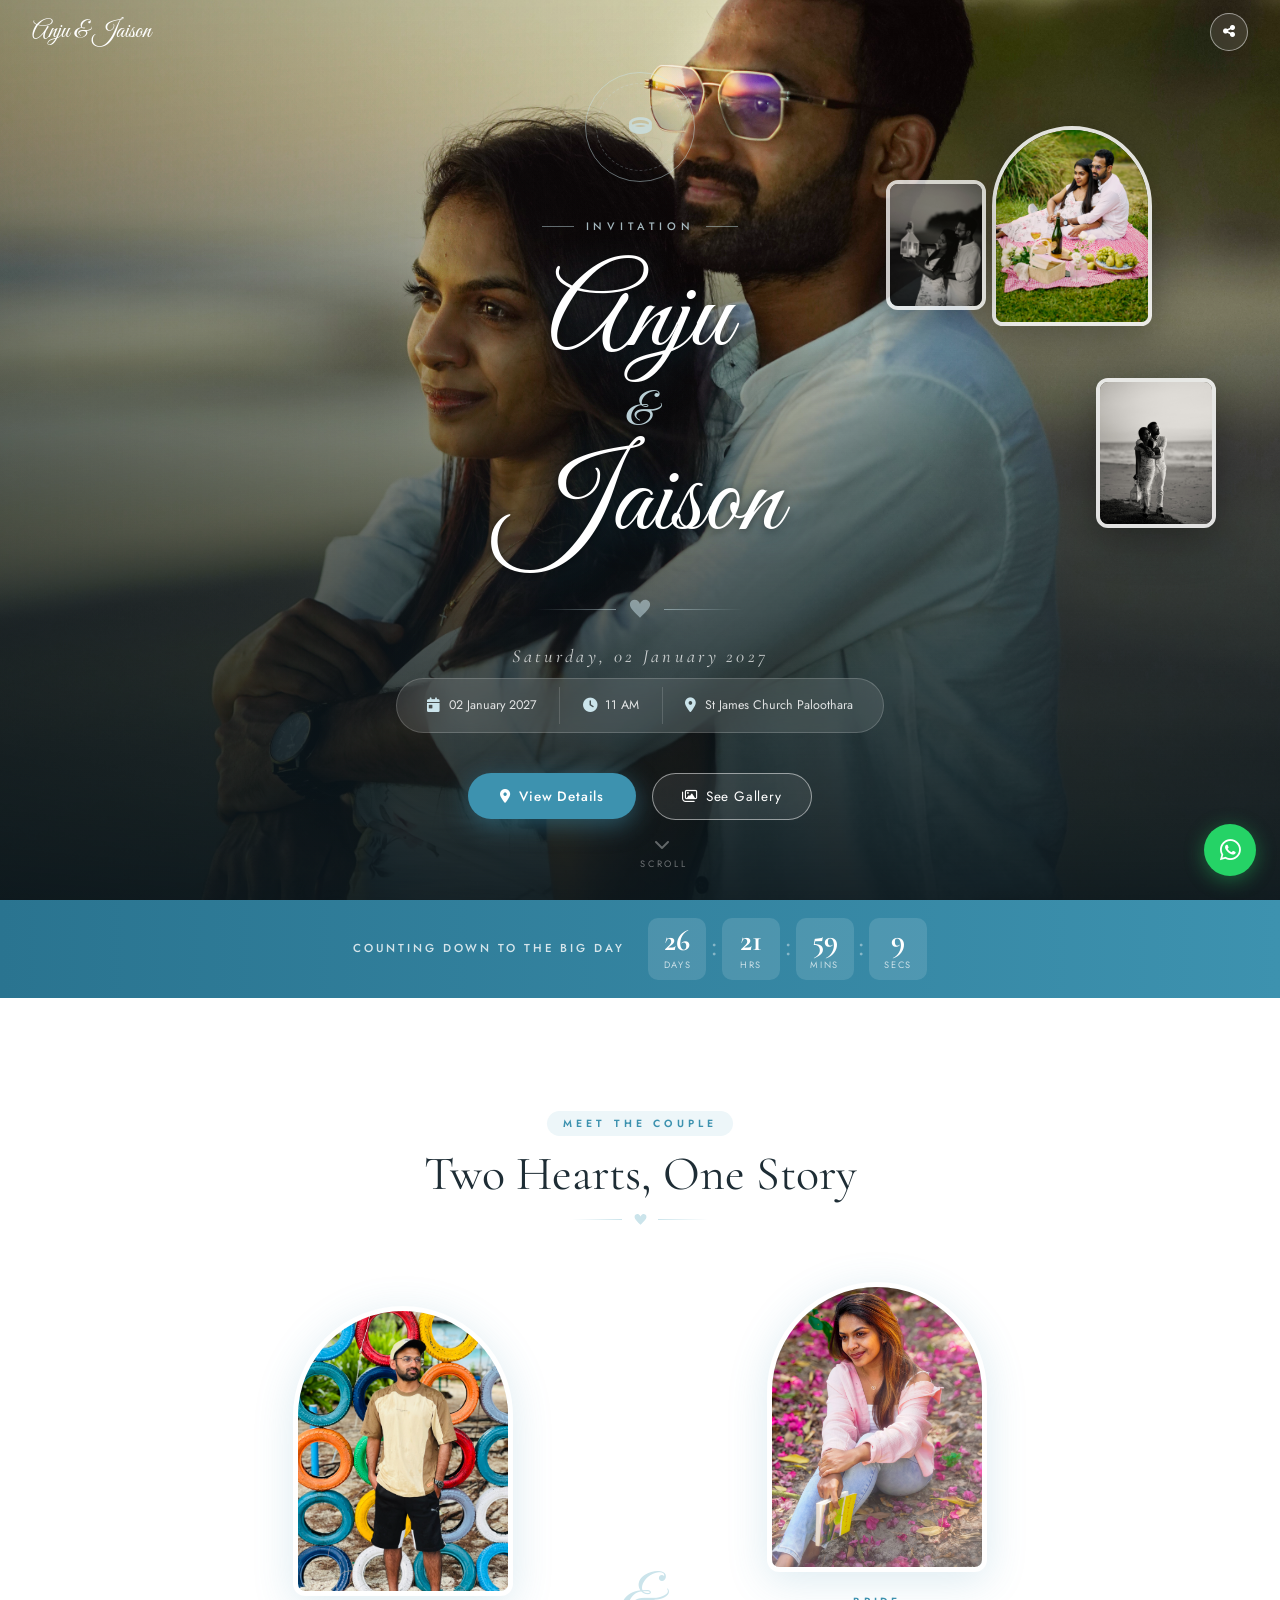
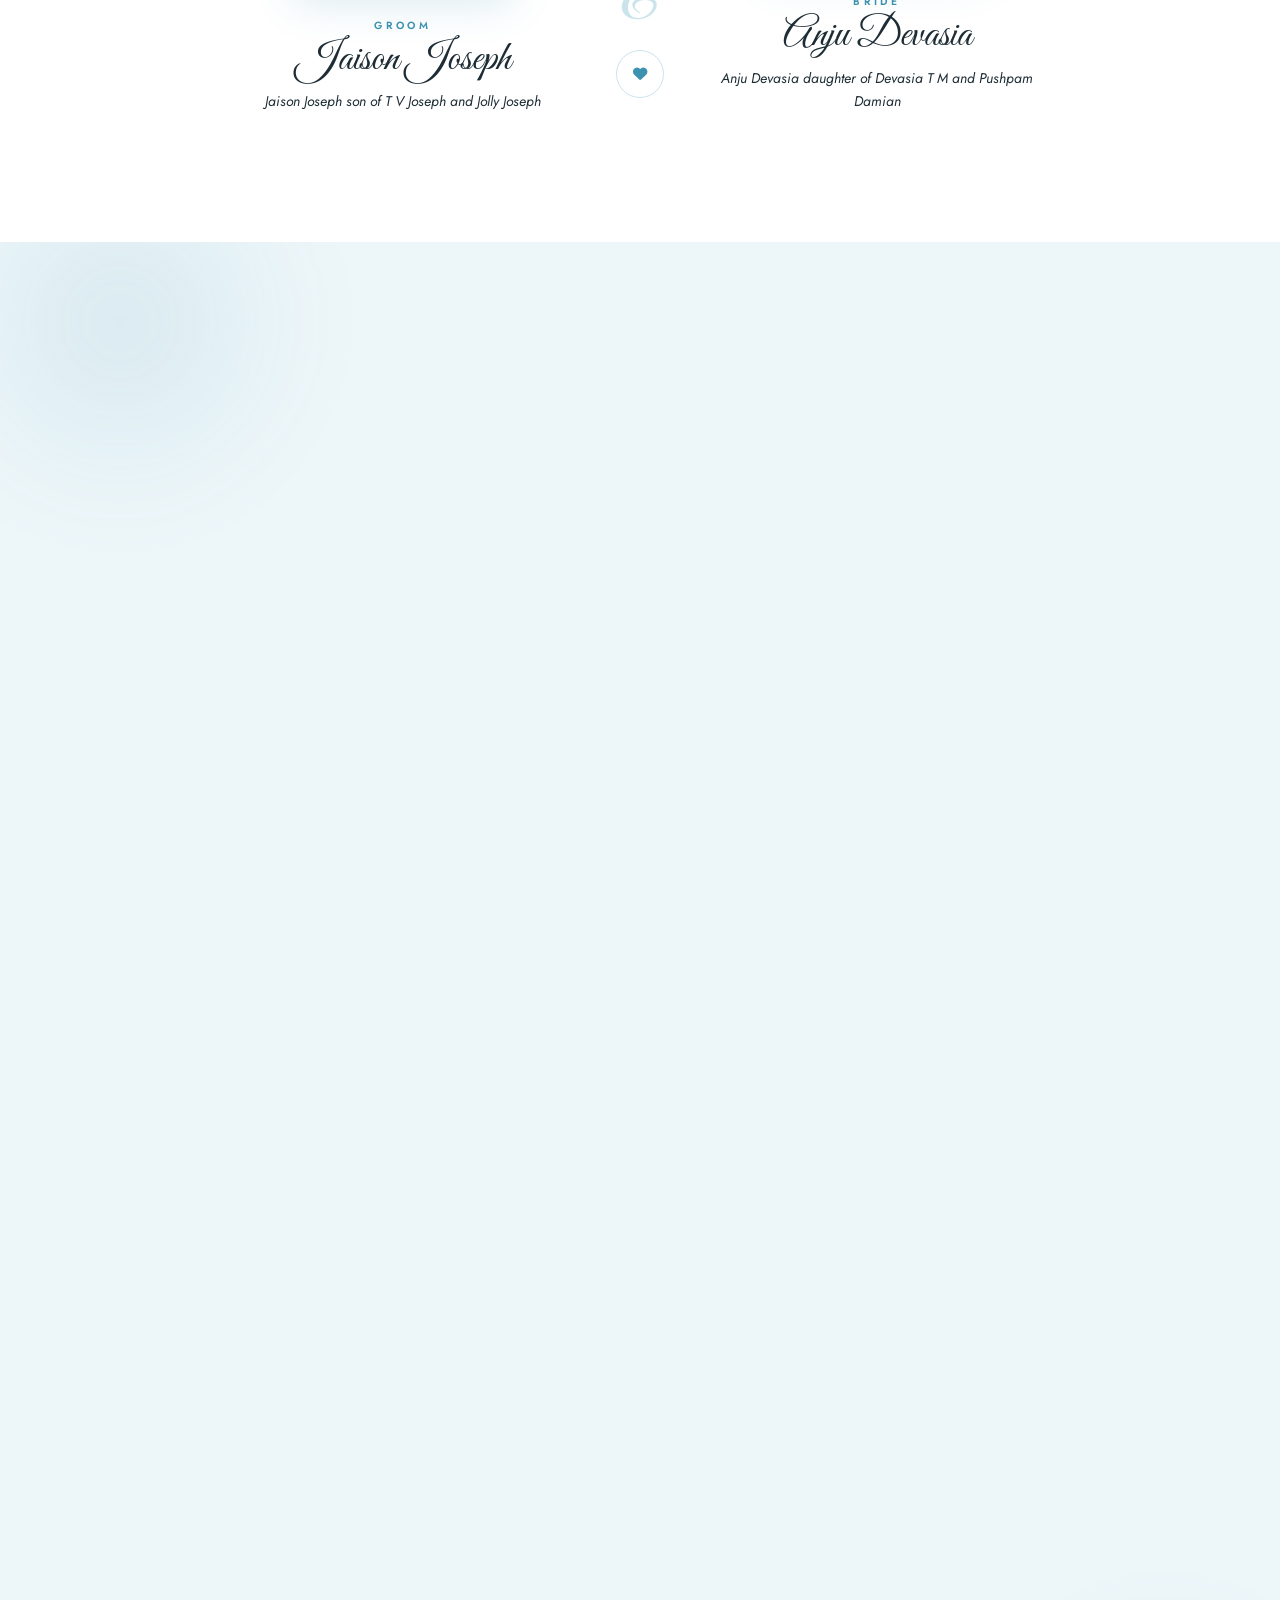
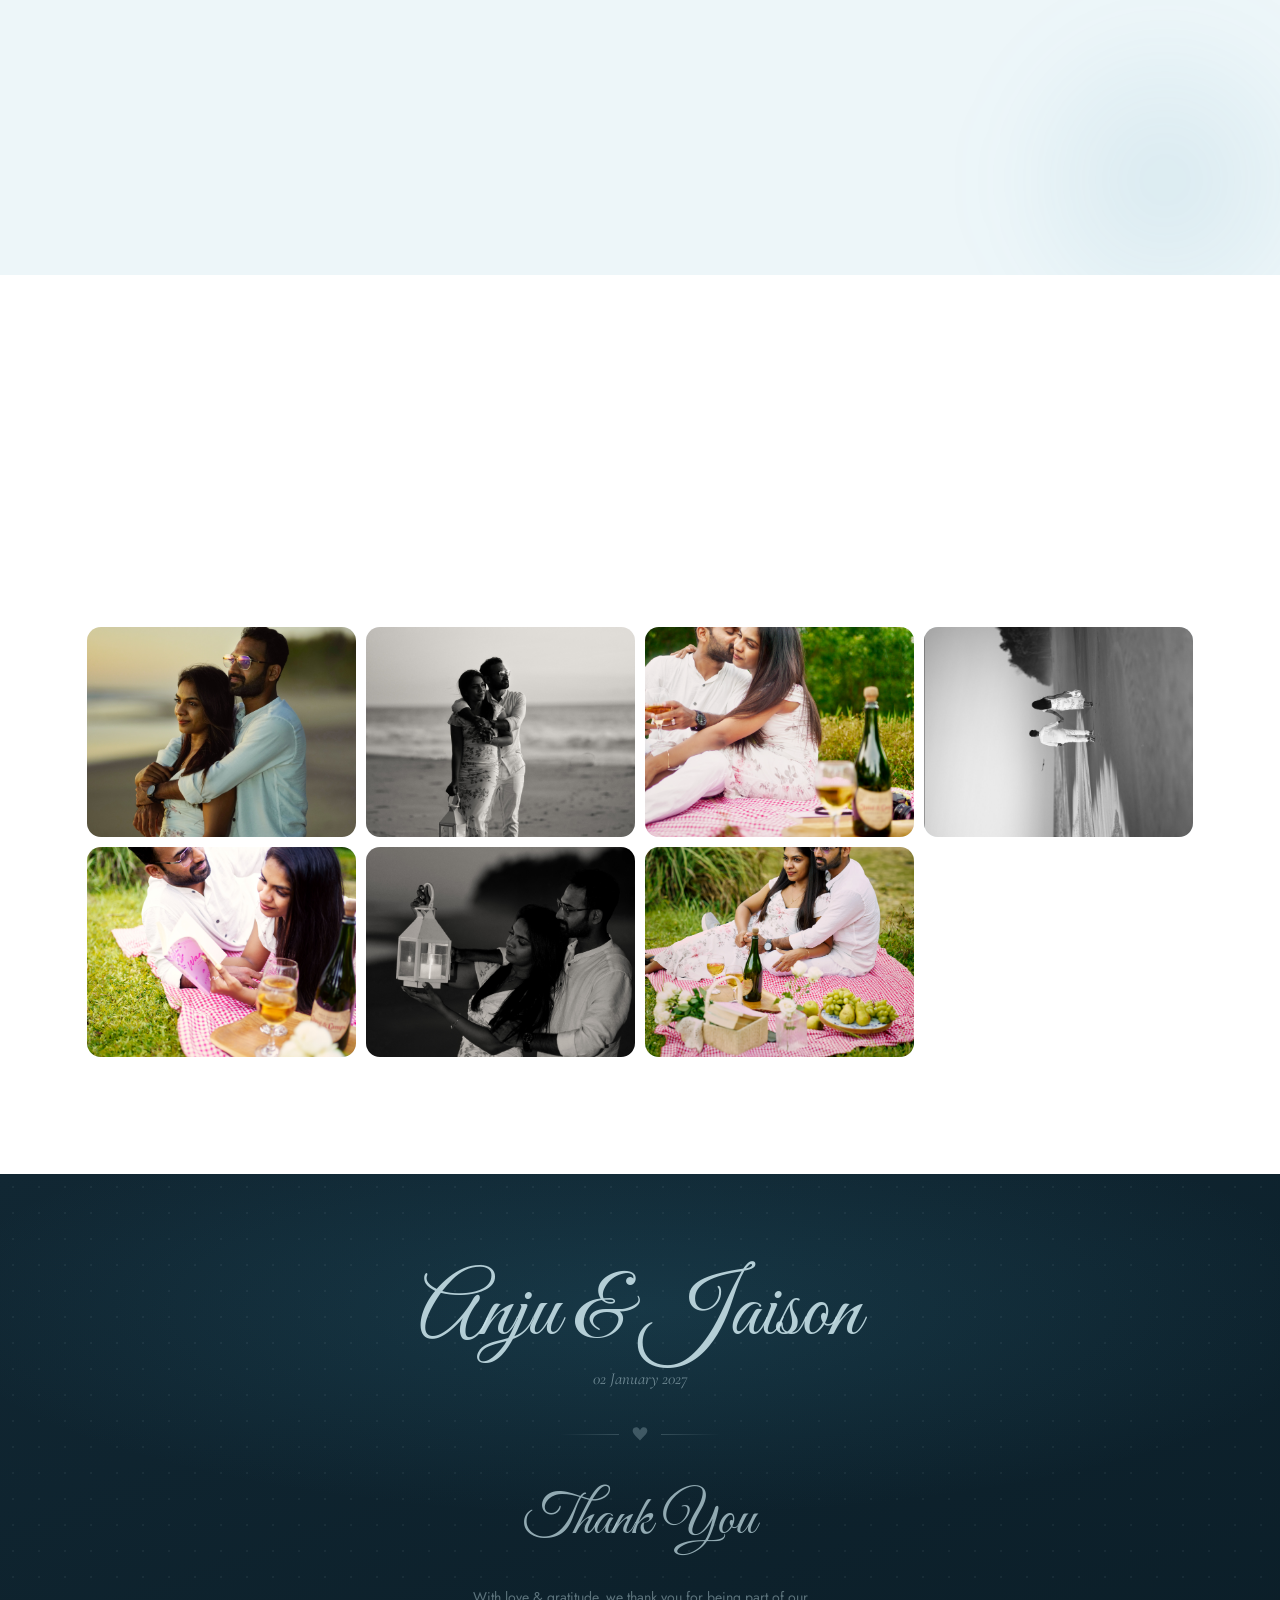
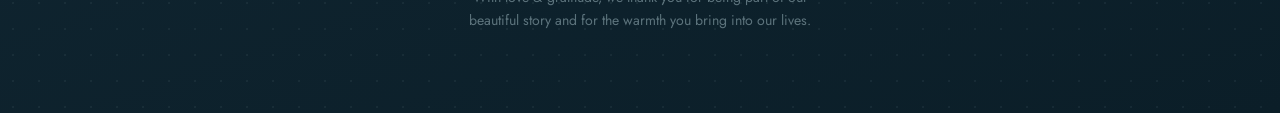
==== commit 2ff80cca: "Update index.html" ====
--- a/index.html
+++ b/index.html
@@ -1700,7 +1700,7 @@
                 <strong>Tuesday, 29th December 2026</strong>
               </div>
             </div>
-           
+           <div style="color: var(--teal);"><i class="fas fa-clock"></i> 4:00 PM</div>
             <a href="https://www.bing.com/maps/directions?ty=0&v=2&sV=1&rtp=%7Epos.9.642791748046875_76.36836242675781__St.%2520James%2520Church%2520Paloothara_&cp=9.642792%7E76.368362&lvl=16&style=r" target="_blank" class="map-btn">
               <svg viewBox="0 0 24 24" fill="none" stroke="currentColor" stroke-width="2">
                 <path d="M21 10c0 7-9 13-9 13s-9-6-9-13a9 9 0 0 1 18 0z" />
@@ -1731,7 +1731,7 @@
                 <strong>Tuesday, 29th December 2026</strong>
               </div>
             </div>
-
+<div style="color: var(--teal);"><i class="fas fa-clock"></i> 06:30 PM</div>
             <a href="https://www.bing.com/maps/directions?ty=0&v=2&sV=1&rtp=%7Epos.9.67737102508545_76.39295959472656__KTDC%2520Kumarakom%2520Gateway_&cp=9.677371%7E76.392960&lvl=16&style=r" target="_blank" class="map-btn">
               <svg viewBox="0 0 24 24" fill="none" stroke="currentColor" stroke-width="2">
                 <path d="M21 10c0 7-9 13-9 13s-9-6-9-13a9 9 0 0 1 18 0z" />
@@ -1765,7 +1765,7 @@
                 <strong>Saturday, 02 January 2027</strong>
               </div>
             </div>
-          
+          <div style="color: var(--teal);"><i class="fas fa-clock"></i> 11:00 AM</div>
             <a href="https://www.bing.com/maps/directions?ty=0&v=2&sV=1&rtp=%7Epos.9.642791748046875_76.36836242675781__St.%2520James%2520Church%2520Paloothara_&cp=9.642792%7E76.368362&lvl=16&style=r" target="_blank" class="map-btn">
               <svg viewBox="0 0 24 24" fill="none" stroke="currentColor" stroke-width="2">
                 <path d="M21 10c0 7-9 13-9 13s-9-6-9-13a9 9 0 0 1 18 0z" />
@@ -1796,7 +1796,7 @@
                 <strong>Saturday, 02 January 2027</strong>
               </div>
             </div>
-
+<div style="color: var(--teal);"><i class="fas fa-clock"></i> 1:00 PM</div>
             <a href="Lhttps://www.bing.com/maps/directions?ty=0&v=2&sV=1&rtp=%7Epos.9.642791748046875_76.36836242675781__St.%2520James%2520Church%2520Paloothara_&cp=9.642792%7E76.368362&lvl=16&style=r" target="_blank" class="map-btn">
               <svg viewBox="0 0 24 24" fill="none" stroke="currentColor" stroke-width="2">
                 <path d="M21 10c0 7-9 13-9 13s-9-6-9-13a9 9 0 0 1 18 0z" />
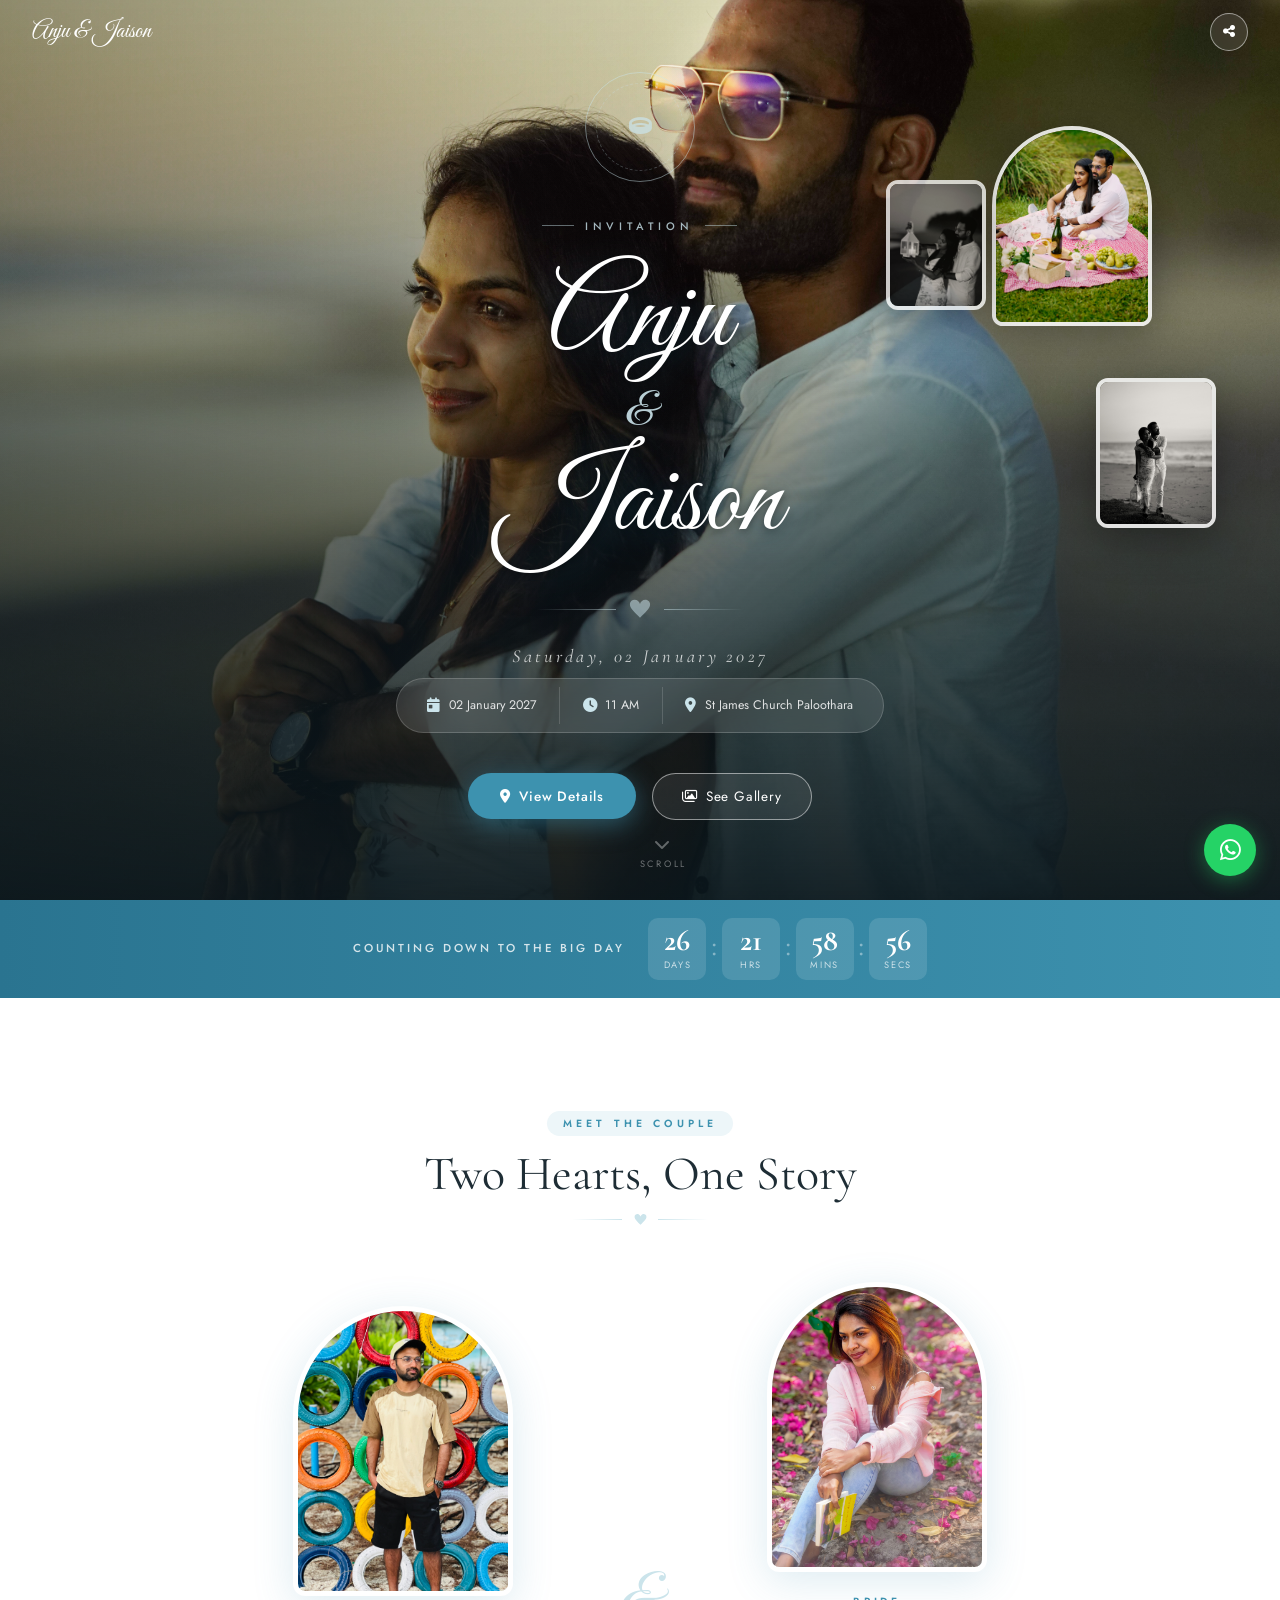
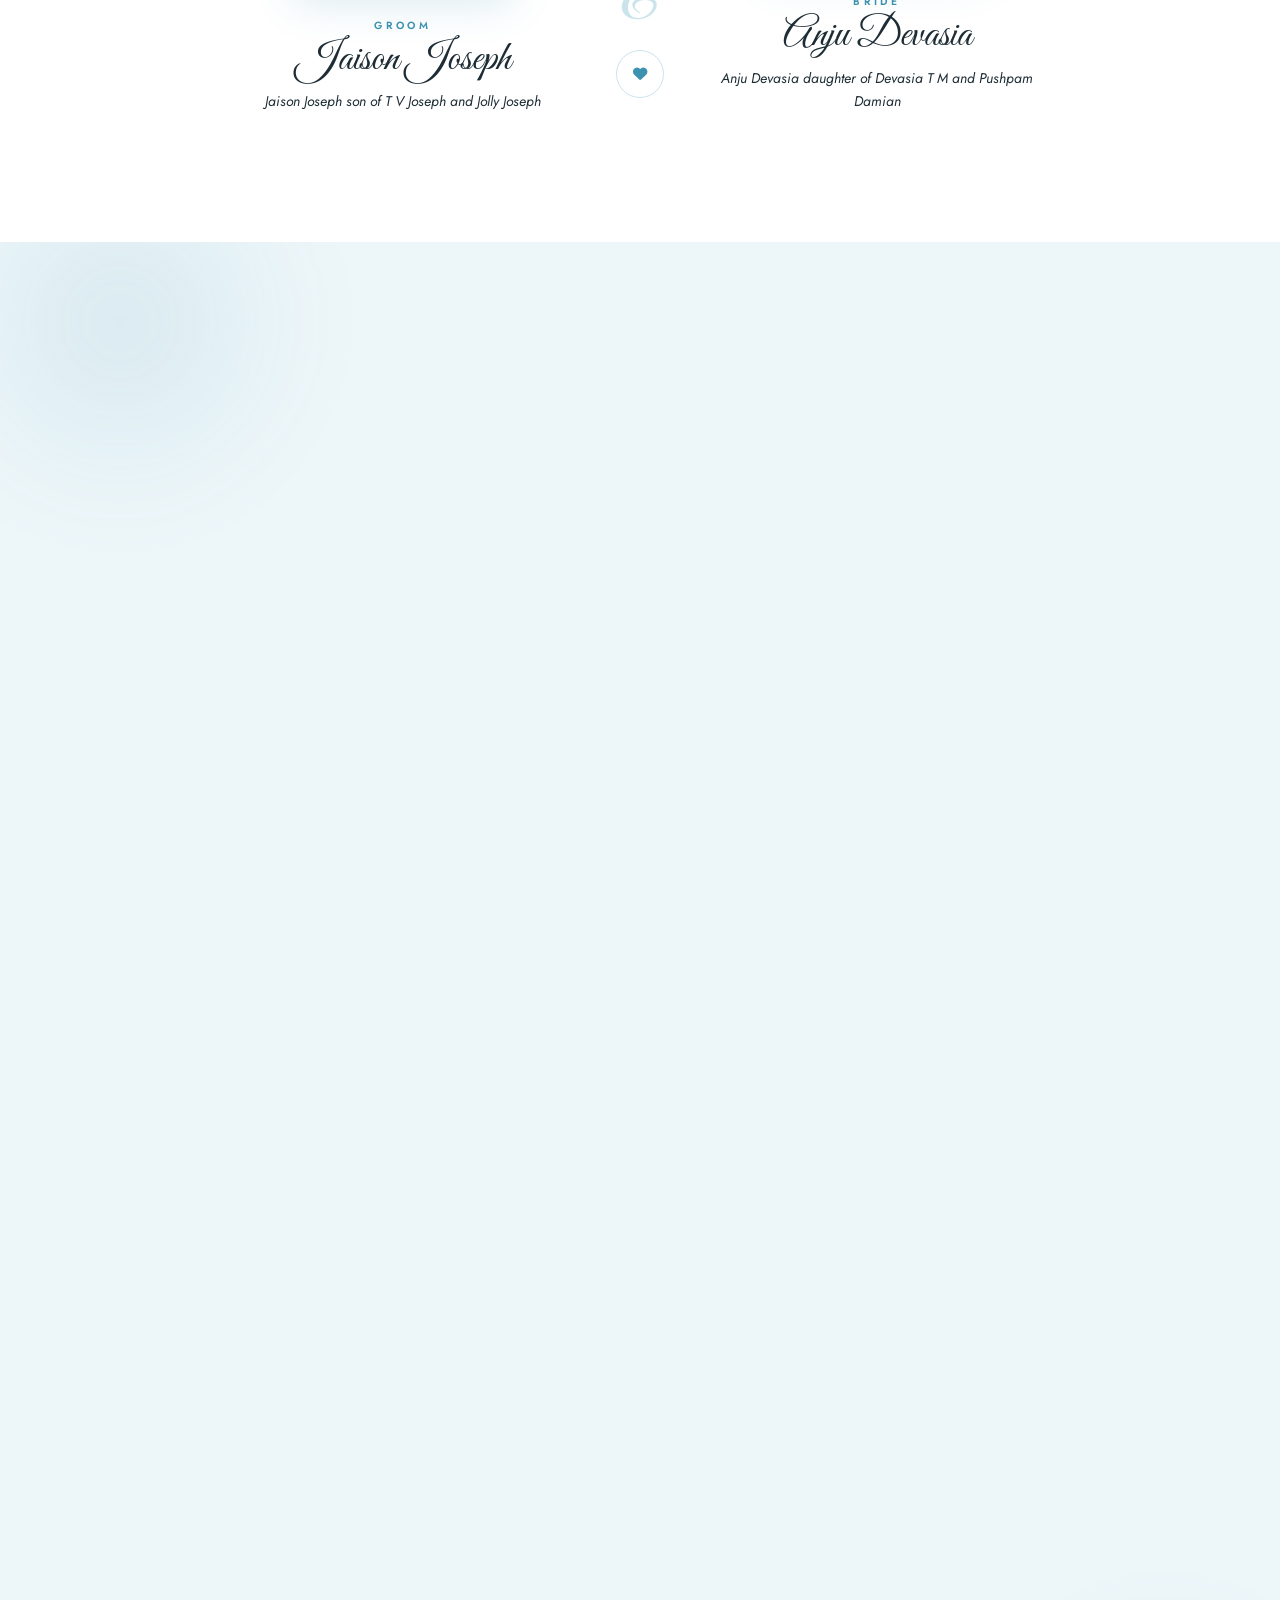
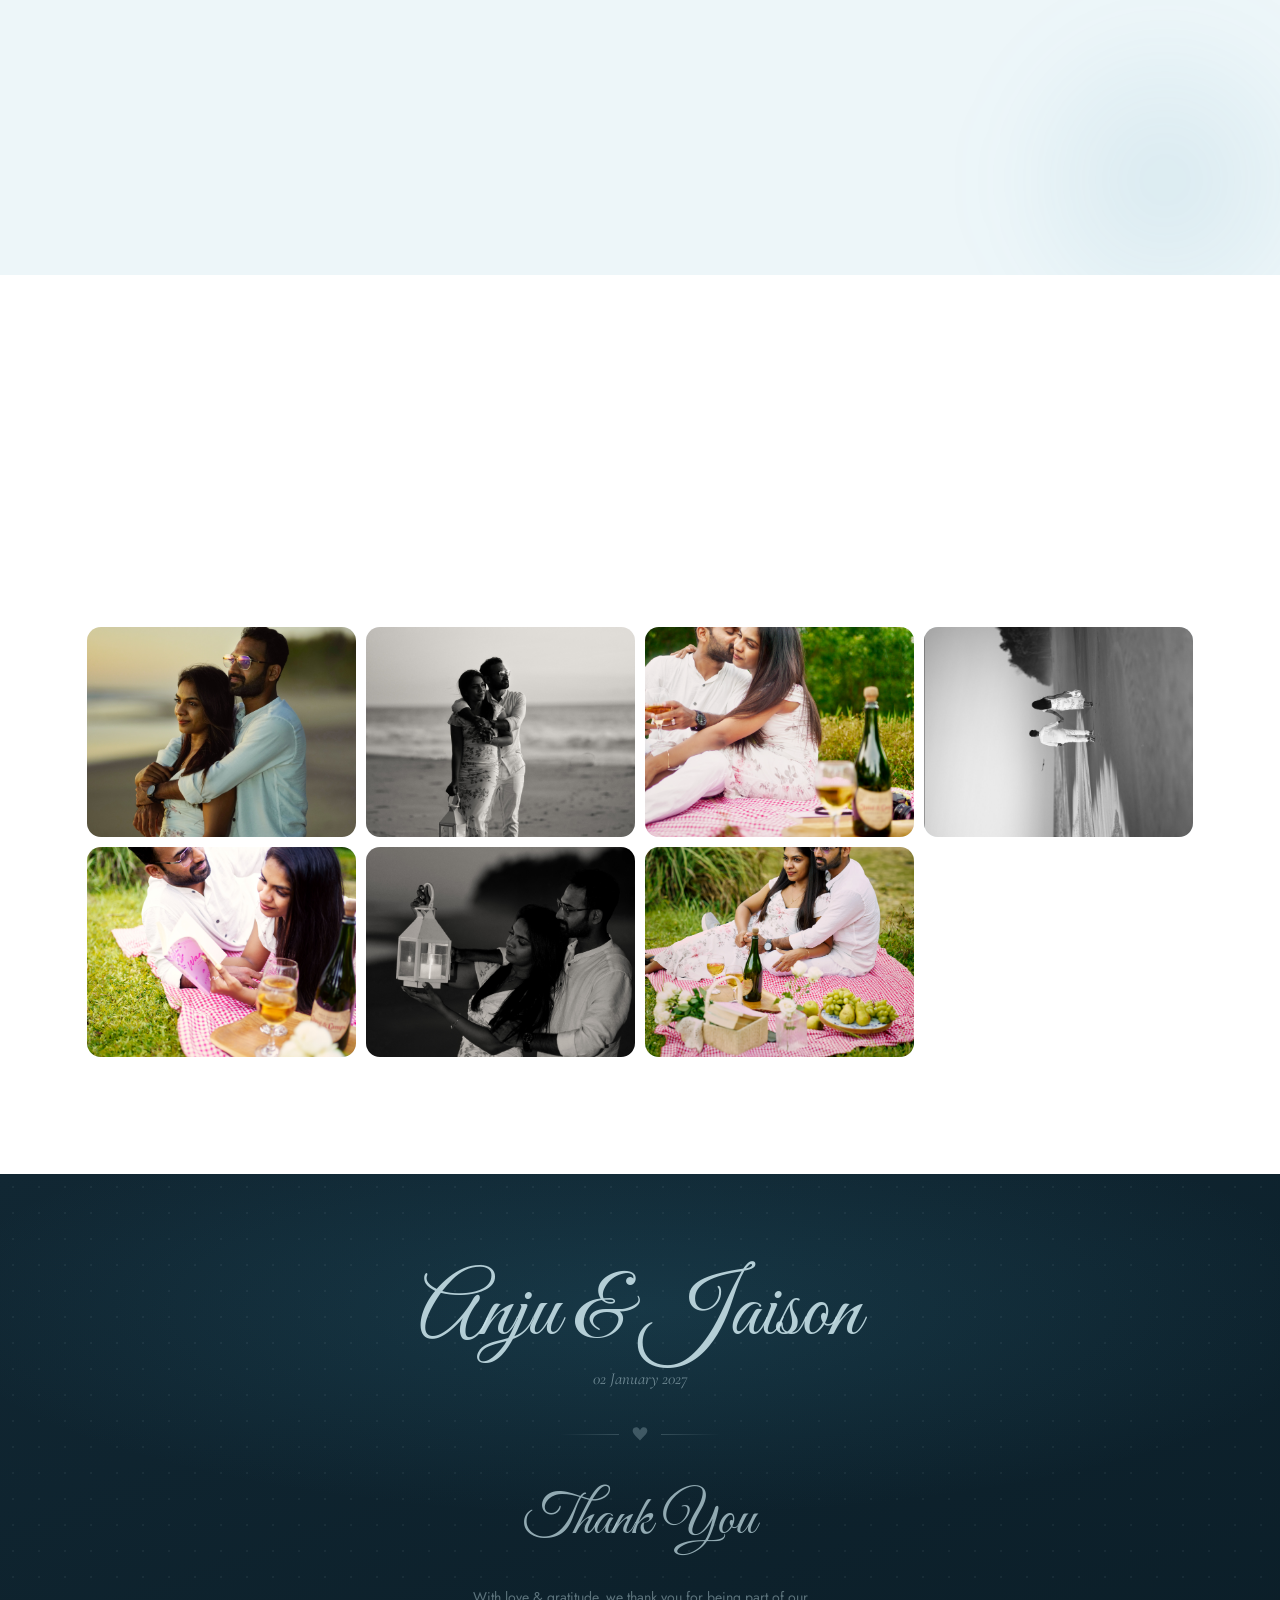
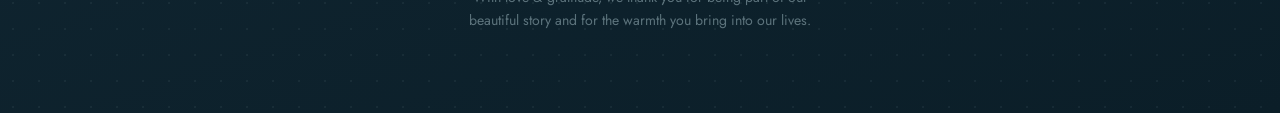
==== commit e4235b81: "Update index.html" ====
--- a/index.html
+++ b/index.html
@@ -1701,7 +1701,7 @@
               </div>
             </div>
            <div style="color: var(--teal);"><i class="fas fa-clock"></i> 4:00 PM</div>
-            <a href="https://www.bing.com/maps/directions?ty=0&v=2&sV=1&rtp=%7Epos.9.642791748046875_76.36836242675781__St.%2520James%2520Church%2520Paloothara_&cp=9.642792%7E76.368362&lvl=16&style=r" target="_blank" class="map-btn">
+            <a href="https://www.google.com/maps/place/St.+James+Church+Paloothara/@9.6427889,76.3657888,17z/data=!3m1!4b1!4m6!3m5!1s0x3b087e0ad9873fcb:0x8c19967042835e8!8m2!3d9.6427836!4d76.3683637!16s%2Fg%2F1tjtgq27?entry=ttu&g_ep=EgoyMDI2MDkzMC4wIKXMDSoASAFQAw%3D%3D" target="_blank" class="map-btn">
               <svg viewBox="0 0 24 24" fill="none" stroke="currentColor" stroke-width="2">
                 <path d="M21 10c0 7-9 13-9 13s-9-6-9-13a9 9 0 0 1 18 0z" />
                 <circle cx="12" cy="10" r="3" />
@@ -1732,7 +1732,7 @@
               </div>
             </div>
 <div style="color: var(--teal);"><i class="fas fa-clock"></i> 06:30 PM</div>
-            <a href="https://www.bing.com/maps/directions?ty=0&v=2&sV=1&rtp=%7Epos.9.67737102508545_76.39295959472656__KTDC%2520Kumarakom%2520Gateway_&cp=9.677371%7E76.392960&lvl=16&style=r" target="_blank" class="map-btn">
+            <a href="https://www.google.com/maps/place/KTDC+Kumarakom+Gateway/@9.6773539,76.3904202,17z/data=!3m1!4b1!4m9!3m8!1s0x3b087ef69f1d45c7:0x5842d94fa04e8216!5m2!4m1!1i2!8m2!3d9.6773486!4d76.3929951!16s%2Fg%2F1tfb0f8t?entry=ttu&g_ep=EgoyMDI2MDkzMC4wIKXMDSoASAFQAw%3D%3D" target="_blank" class="map-btn">
               <svg viewBox="0 0 24 24" fill="none" stroke="currentColor" stroke-width="2">
                 <path d="M21 10c0 7-9 13-9 13s-9-6-9-13a9 9 0 0 1 18 0z" />
                 <circle cx="12" cy="10" r="3" />
@@ -1766,7 +1766,7 @@
               </div>
             </div>
           <div style="color: var(--teal);"><i class="fas fa-clock"></i> 11:00 AM</div>
-            <a href="https://www.bing.com/maps/directions?ty=0&v=2&sV=1&rtp=%7Epos.9.642791748046875_76.36836242675781__St.%2520James%2520Church%2520Paloothara_&cp=9.642792%7E76.368362&lvl=16&style=r" target="_blank" class="map-btn">
+            <a href="https://www.google.com/maps/place/St.+James+Church+Paloothara/@9.6427889,76.3657888,17z/data=!3m1!4b1!4m6!3m5!1s0x3b087e0ad9873fcb:0x8c19967042835e8!8m2!3d9.6427836!4d76.3683637!16s%2Fg%2F1tjtgq27?entry=ttu&g_ep=EgoyMDI2MDkzMC4wIKXMDSoASAFQAw%3D%3D" target="_blank" class="map-btn">
               <svg viewBox="0 0 24 24" fill="none" stroke="currentColor" stroke-width="2">
                 <path d="M21 10c0 7-9 13-9 13s-9-6-9-13a9 9 0 0 1 18 0z" />
                 <circle cx="12" cy="10" r="3" />
@@ -1797,7 +1797,7 @@
               </div>
             </div>
 <div style="color: var(--teal);"><i class="fas fa-clock"></i> 1:00 PM</div>
-            <a href="Lhttps://www.bing.com/maps/directions?ty=0&v=2&sV=1&rtp=%7Epos.9.642791748046875_76.36836242675781__St.%2520James%2520Church%2520Paloothara_&cp=9.642792%7E76.368362&lvl=16&style=r" target="_blank" class="map-btn">
+            <a href="https://www.google.com/maps/place/St.+James+Church+Paloothara/@9.6427889,76.3657888,17z/data=!3m1!4b1!4m6!3m5!1s0x3b087e0ad9873fcb:0x8c19967042835e8!8m2!3d9.6427836!4d76.3683637!16s%2Fg%2F1tjtgq27?entry=ttu&g_ep=EgoyMDI2MDkzMC4wIKXMDSoASAFQAw%3D%3D" target="_blank" class="map-btn">
               <svg viewBox="0 0 24 24" fill="none" stroke="currentColor" stroke-width="2">
                 <path d="M21 10c0 7-9 13-9 13s-9-6-9-13a9 9 0 0 1 18 0z" />
                 <circle cx="12" cy="10" r="3" />
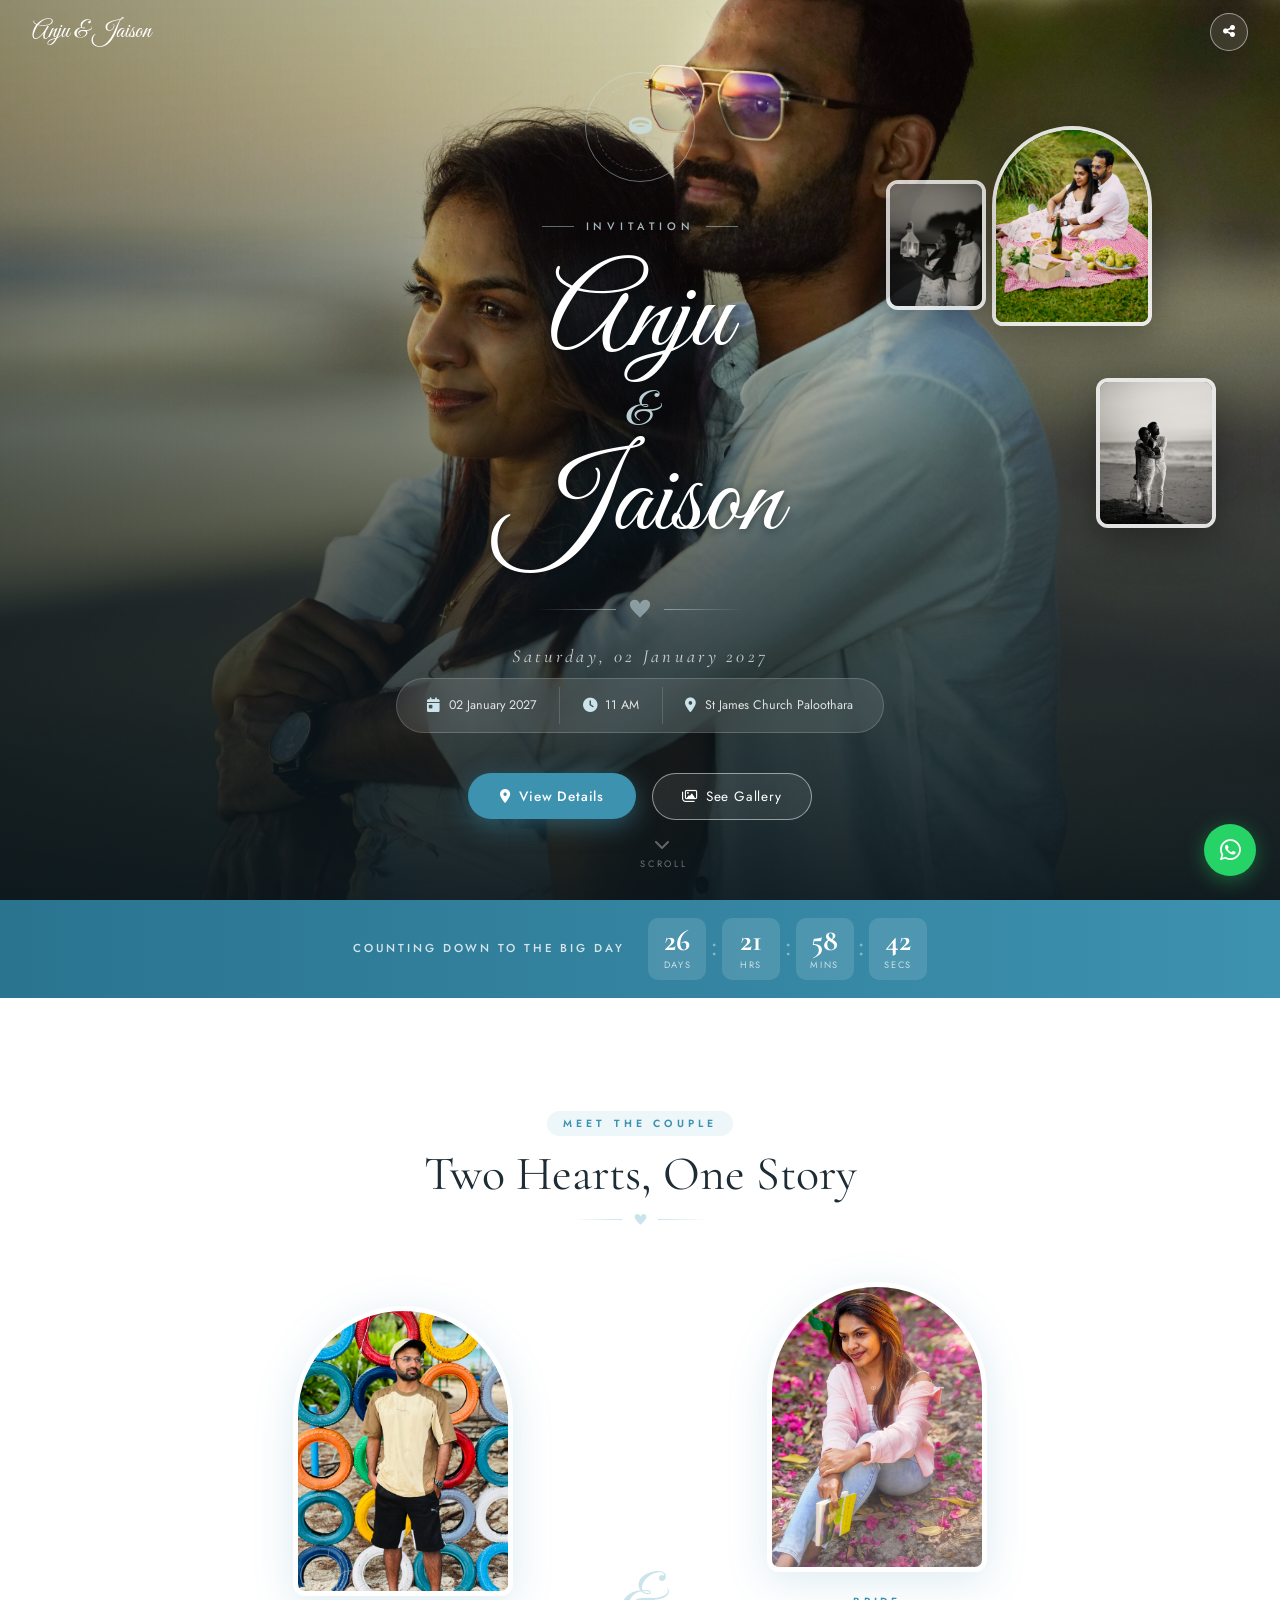
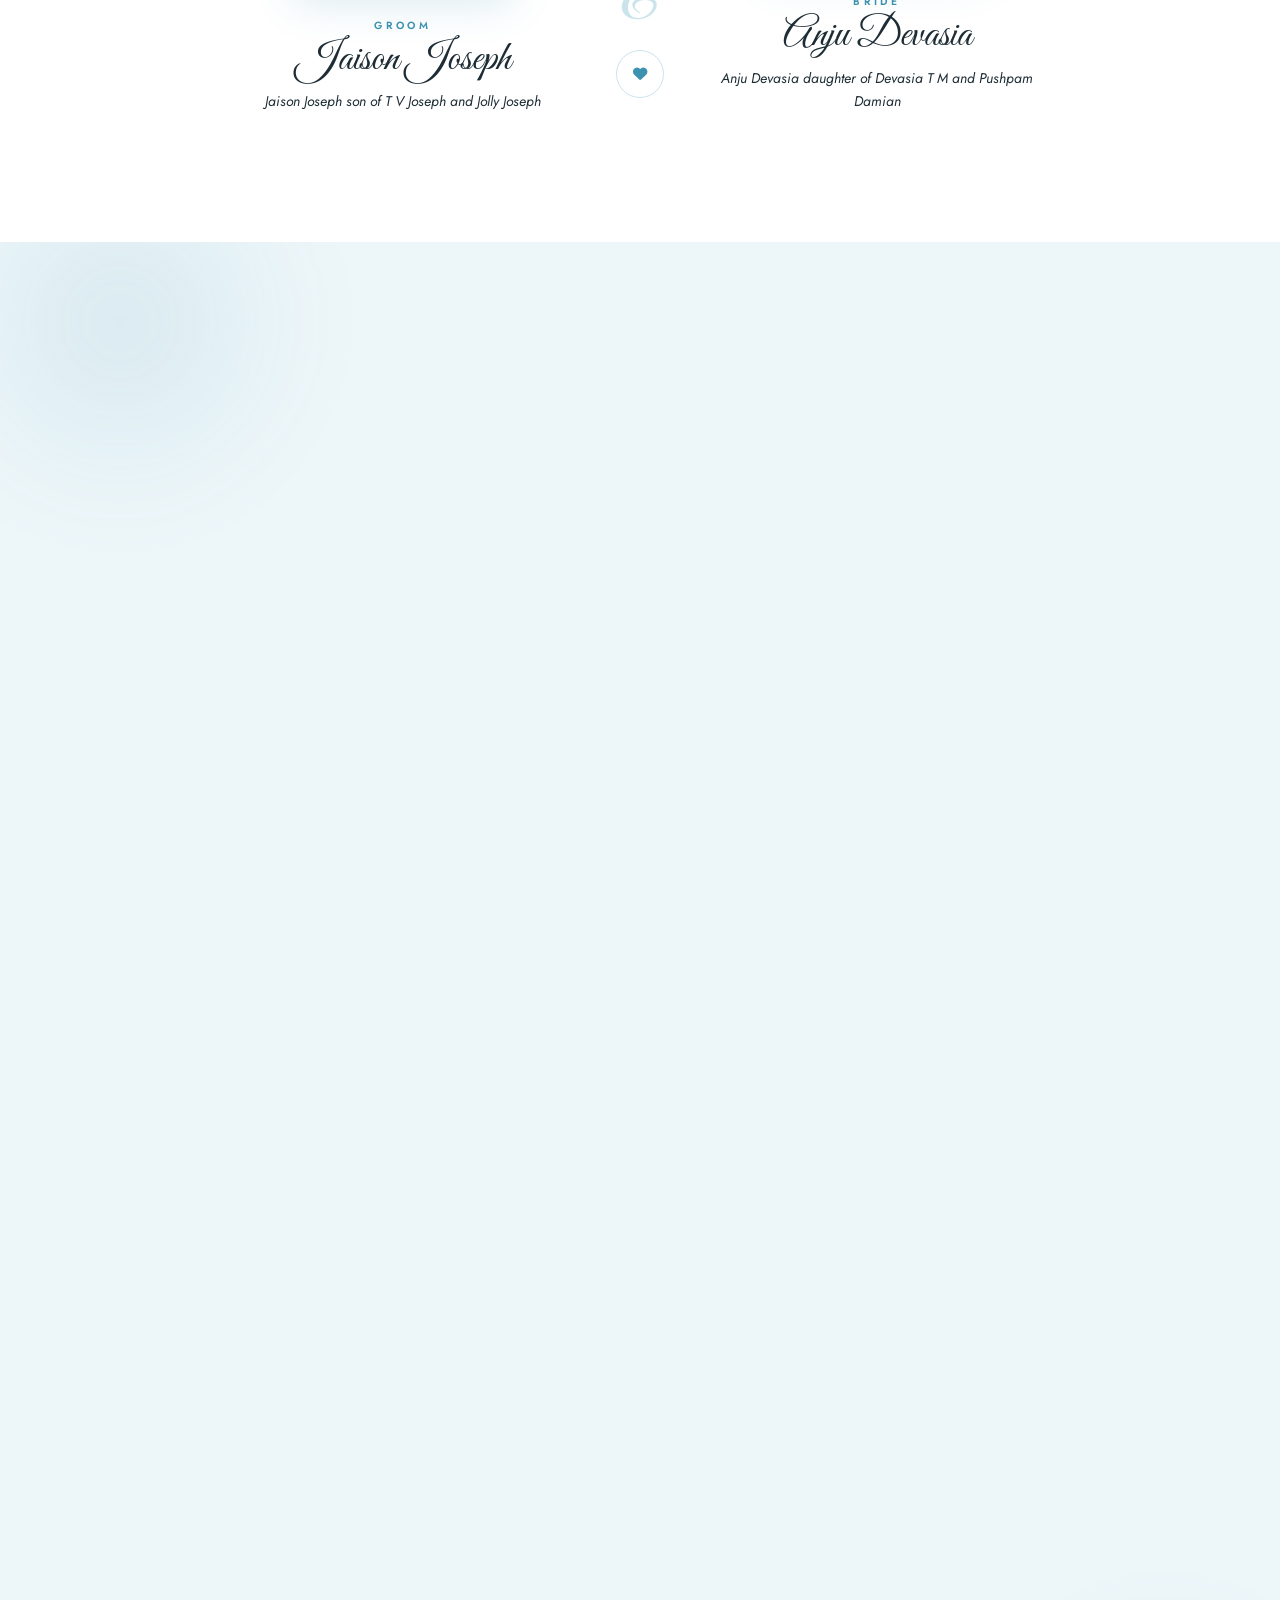
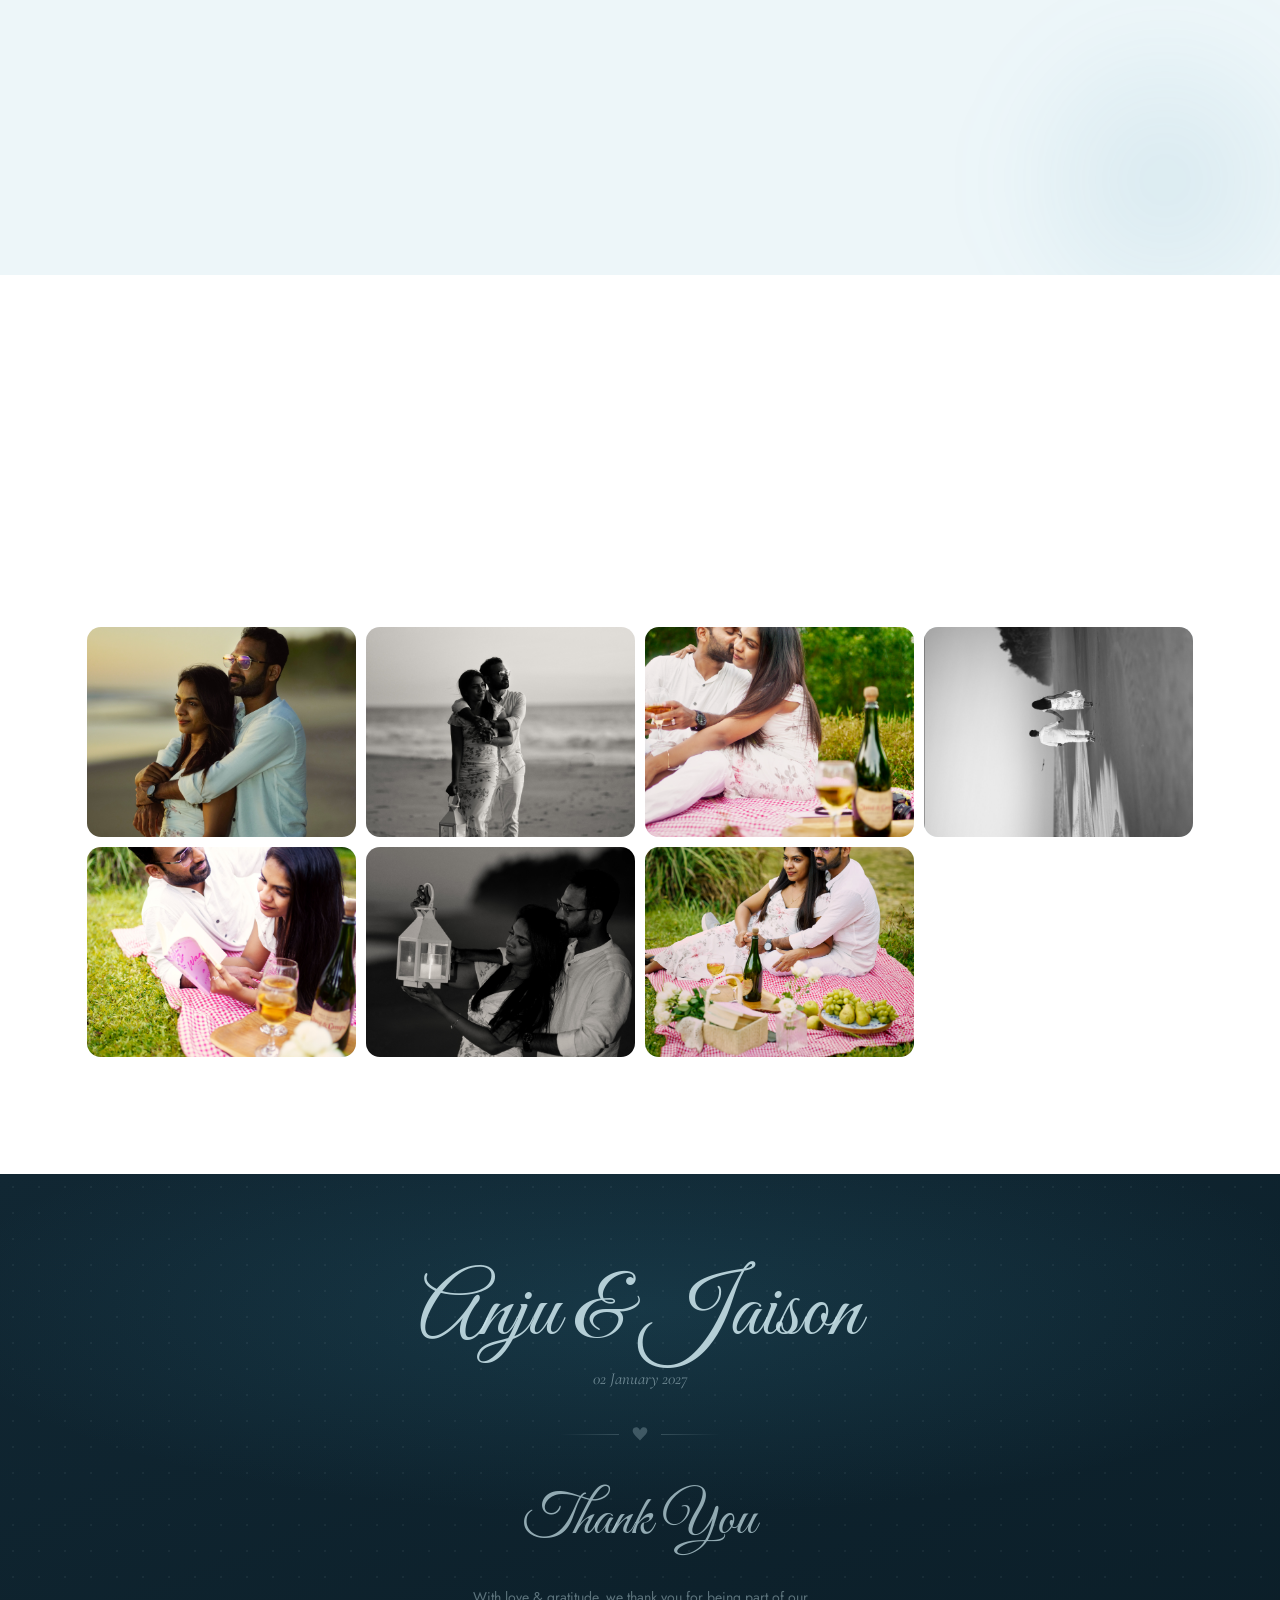
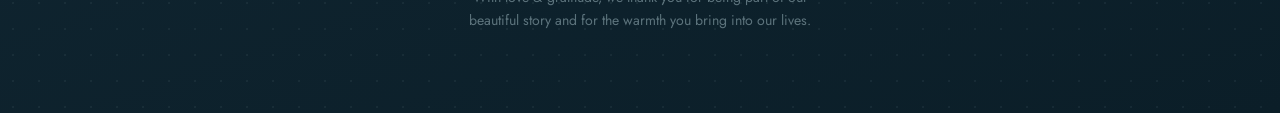
==== commit 403a4e39: "Update index.html" ====
--- a/index.html
+++ b/index.html
@@ -1512,7 +1512,7 @@
   <div id="petals" style="position:fixed;inset:0;pointer-events:none;z-index:1;overflow:hidden"></div>
 
   <!-- WhatsApp FAB -->
-  <a href="whatsapp://send?text=%F0%9F%92%8D%E2%9C%A8+%2AAnju+Devasia+Weds+Jaison+Joseph%2A+%E2%9C%A8%F0%9F%92%8D%0A%0AYou+are+lovingly+invited+to+join+us+on+our+special+day+%F0%9F%A4%8D%0A%0A%F0%9F%8E%89+%2AEngagement+Ceremony%3A%2A%0A%F0%9F%97%93%EF%B8%8F+Tuesday%2C+29+Dec+2026%0A%E2%8F%B0+St.+James+Church%2C+Paloothara+%40+4+PM%0A%0A%F0%9F%8E%89+%2AEngagement+Reception%3A%2A%0A%F0%9F%97%93%EF%B8%8F+Tuesday%2C+29+Dec+2026%0A%E2%8F%B0+KTDC+Kumarakom+Gateway+%40+6%3A30+PM%0A%0A%F0%9F%8E%89+%2AWedding+Ceremony%3A%2A%0A%F0%9F%97%93%EF%B8%8F+Saturday%2C+02+Jan+2027%0A%E2%8F%B0+St.+James+Church%2C+Paloothara+%40+11+AM%0A%0A%F0%9F%8E%89+%2AWedding+Reception%3A%2A%0A%E2%8F%B0+Saturday%2C+02+Jan+2027%0A%F0%9F%97%93%EF%B8%8F+St.+James+Church%2C+Paloothara+%40+1+PM%0A%0A%F0%9F%91%89+%2AView+Invitation%3A%2A%0Ahttps%3A%2F%2Fbit.ly%2F47jzaLz%0A%0AWith+love+%26+gratitude+%E2%9D%A4%EF%B8%8F"
+  <a href="whatsapp://send?text=%F0%9F%92%8D%E2%9C%A8+%2AAnju+Devasia+Weds+Jaison+Joseph%2A+%E2%9C%A8%F0%9F%92%8D%0A%0AYou+are+lovingly+invited+to+join+us+on+our+special+day+%F0%9F%A4%8D%0A%0A%F0%9F%8E%89+%2AEngagement+Ceremony%3A%2A%0A%F0%9F%97%93%EF%B8%8F+Tuesday%2C+29+Dec+2026%0A%E2%8F%B0+St.+James+Church%2C+Paloothara+%40+4+PM%0A%0A%F0%9F%8E%89+%2AEngagement+Reception%3A%2A%0A%F0%9F%97%93%EF%B8%8F+Tuesday%2C+29+Dec+2026%0A%E2%8F%B0+KTDC+Kumarakom+Gateway+%40+6%3A30+PM%0A%0A%F0%9F%8E%89+%2AWedding+Ceremony%3A%2A%0A%F0%9F%97%93%EF%B8%8F+Saturday%2C+02+Jan+2027%0A%E2%8F%B0+St.+James+Church%2C+Paloothara+%40+11+AM%0A%0A%F0%9F%8E%89+%2AWedding+Reception%3A%2A%0A%E2%8F%B0+Saturday%2C+02+Jan+2027%0A%F0%9F%97%93%EF%B8%8F+St.+James+Church%2C+Paloothara+%40+1+PM%0A%0A%F0%9F%91%89+%2AView+Invitation%3A%2A%0Ahttps%3A%2F%2Fl1nq.com%2F85y2s7d%0A%0AWith+love+%26+gratitude+%E2%9D%A4%EF%B8%8F"
     class="wa-fab" aria-label="Share on WhatsApp">
     <i class="fab fa-whatsapp"></i>
   </a>
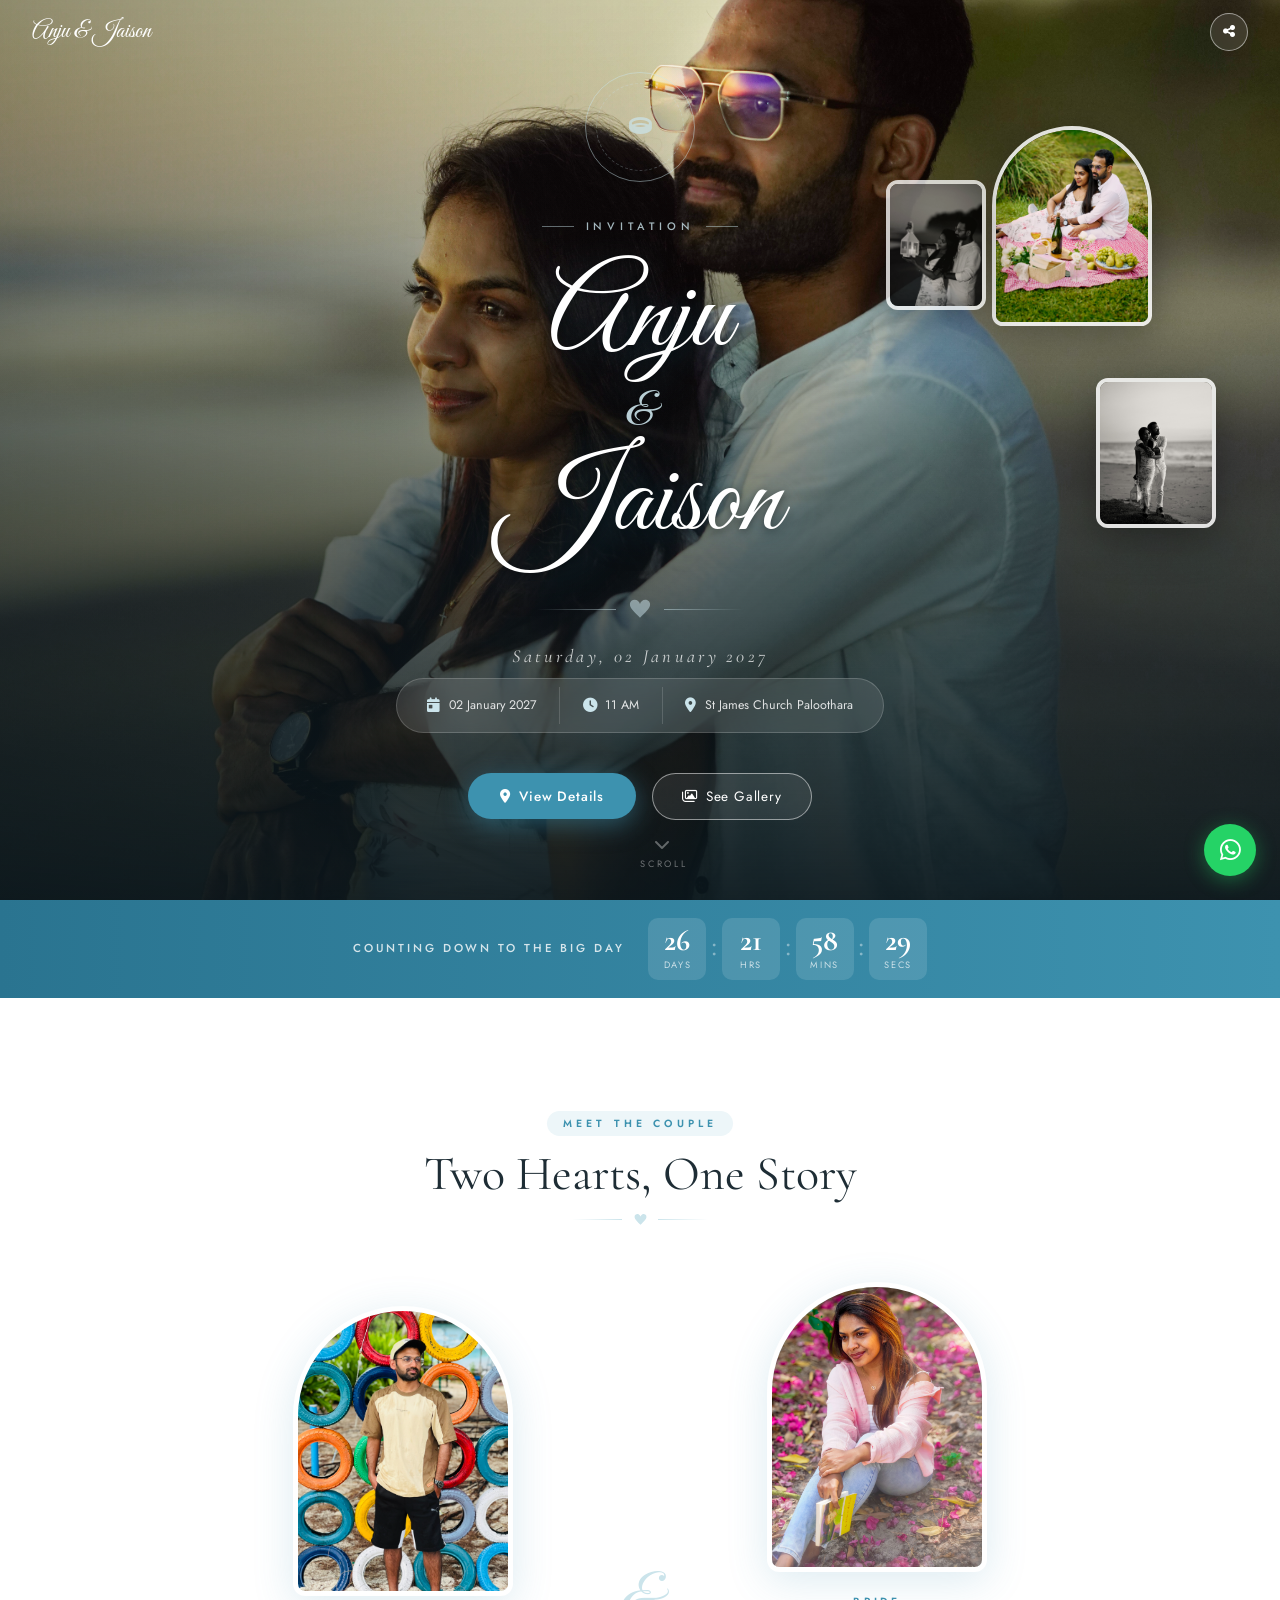
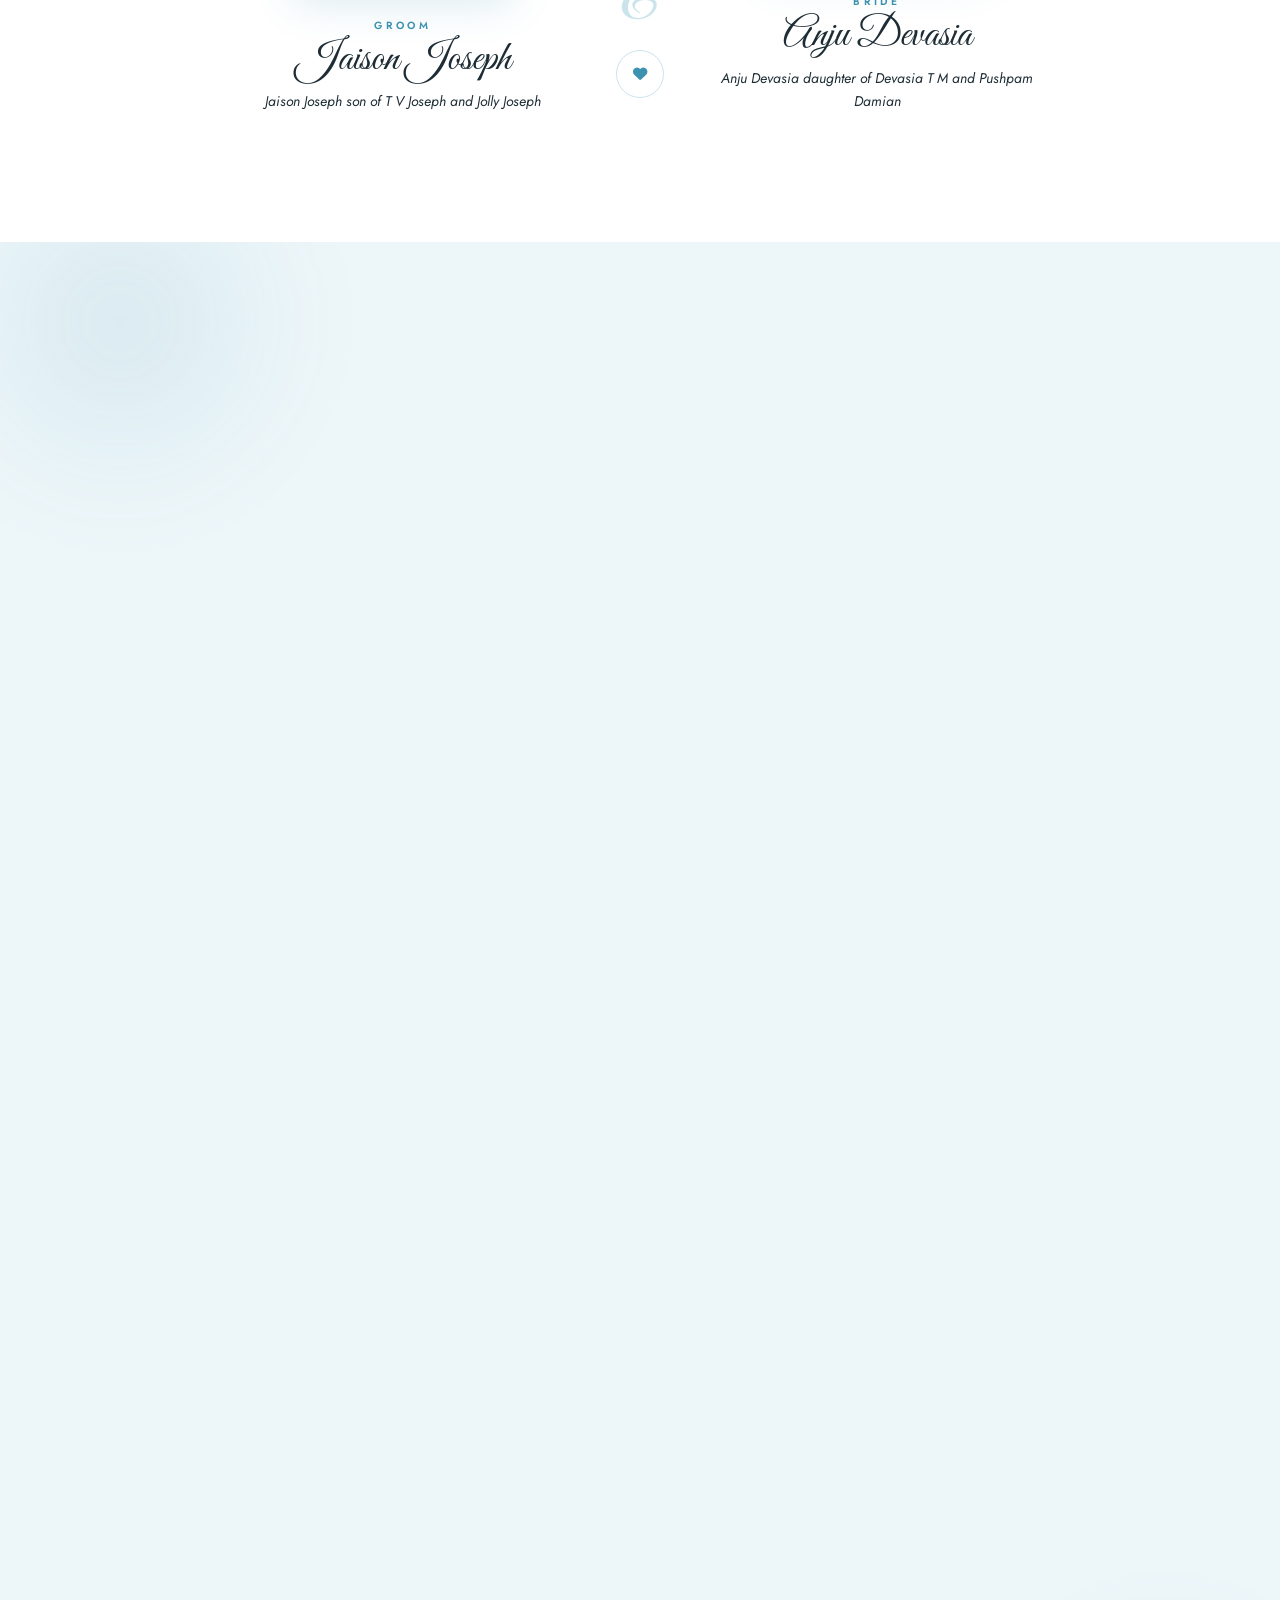
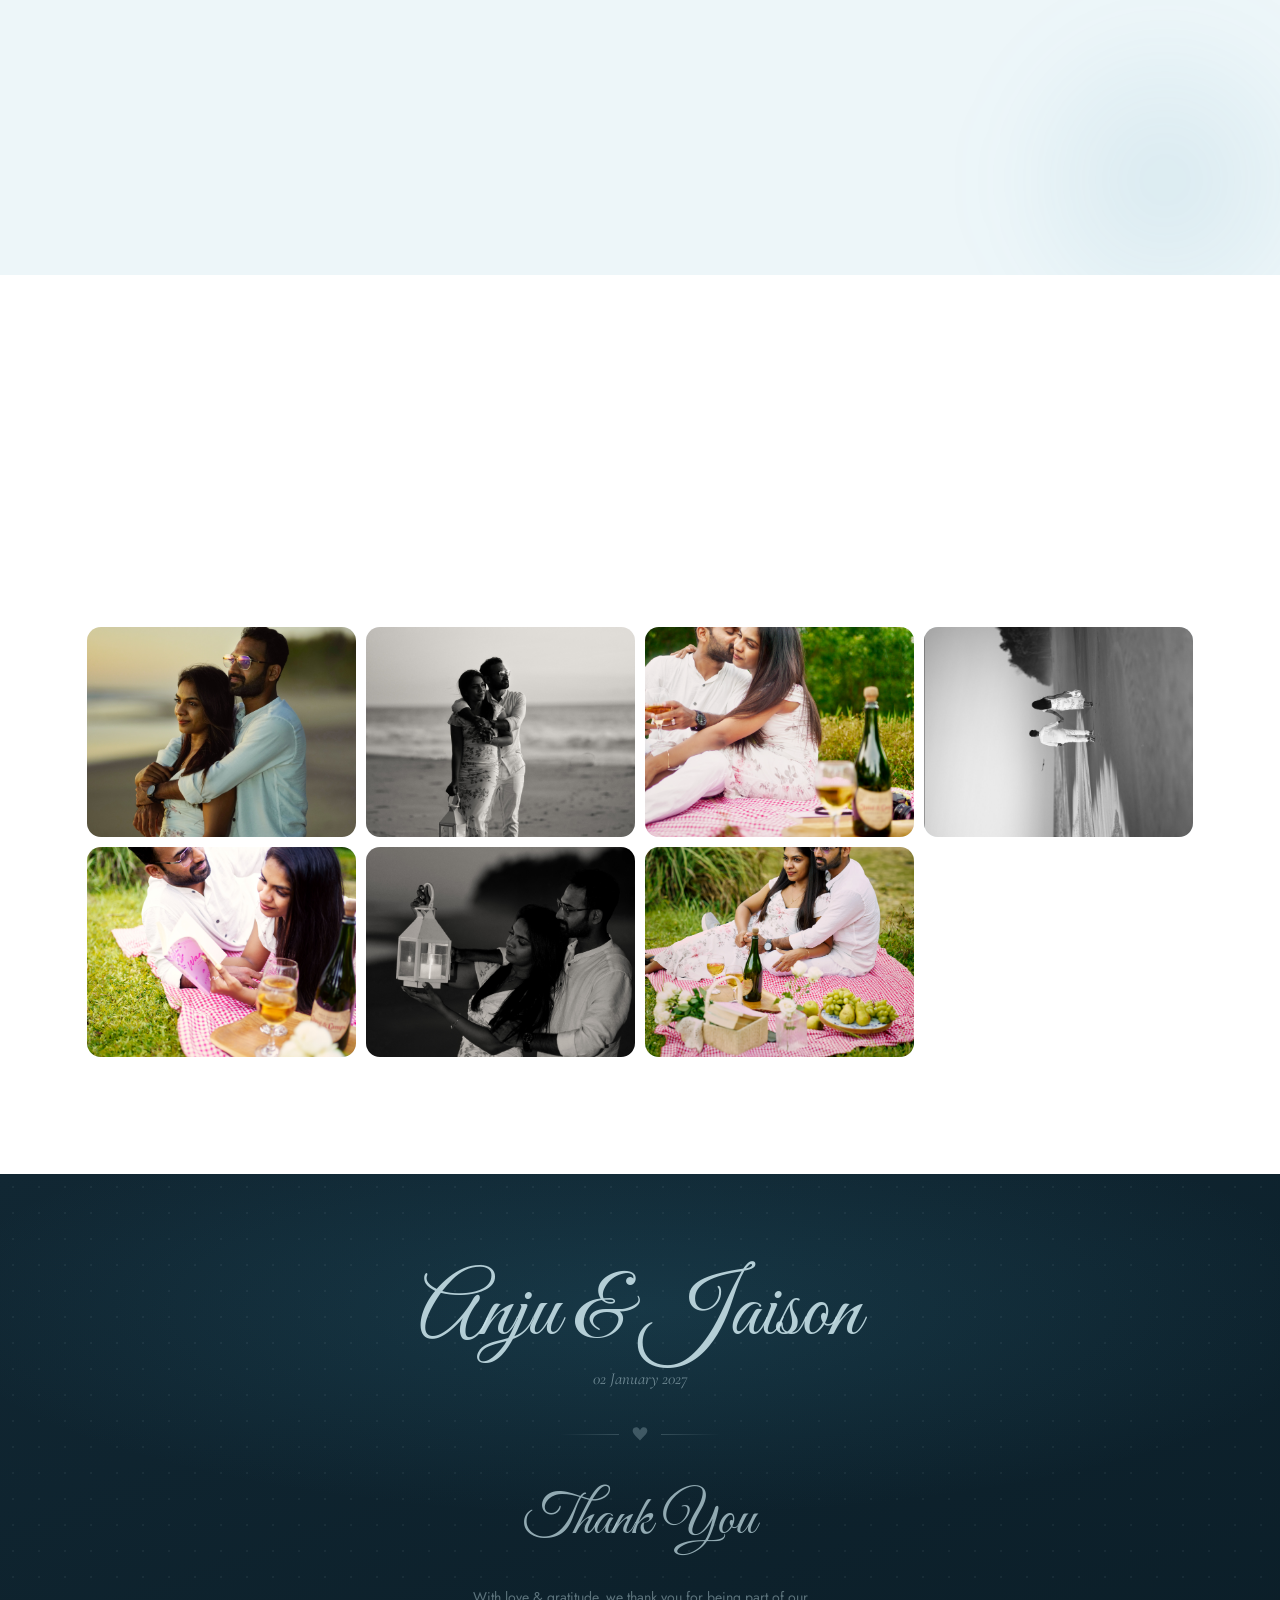
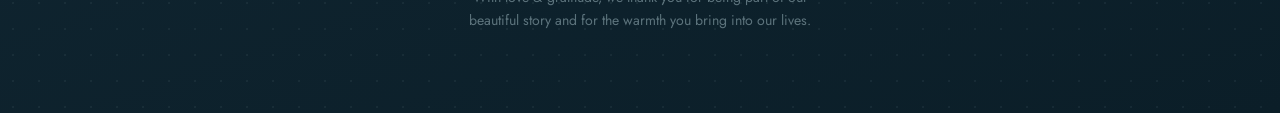
==== commit e96d21a0: "Update index.html" ====
--- a/index.html
+++ b/index.html
@@ -1512,7 +1512,7 @@
   <div id="petals" style="position:fixed;inset:0;pointer-events:none;z-index:1;overflow:hidden"></div>
 
   <!-- WhatsApp FAB -->
-  <a href="whatsapp://send?text=%F0%9F%92%8D%E2%9C%A8+%2AAnju+Devasia+Weds+Jaison+Joseph%2A+%E2%9C%A8%F0%9F%92%8D%0A%0AYou+are+lovingly+invited+to+join+us+on+our+special+day+%F0%9F%A4%8D%0A%0A%F0%9F%8E%89+%2AEngagement+Ceremony%3A%2A%0A%F0%9F%97%93%EF%B8%8F+Tuesday%2C+29+Dec+2026%0A%E2%8F%B0+St.+James+Church%2C+Paloothara+%40+4+PM%0A%0A%F0%9F%8E%89+%2AEngagement+Reception%3A%2A%0A%F0%9F%97%93%EF%B8%8F+Tuesday%2C+29+Dec+2026%0A%E2%8F%B0+KTDC+Kumarakom+Gateway+%40+6%3A30+PM%0A%0A%F0%9F%8E%89+%2AWedding+Ceremony%3A%2A%0A%F0%9F%97%93%EF%B8%8F+Saturday%2C+02+Jan+2027%0A%E2%8F%B0+St.+James+Church%2C+Paloothara+%40+11+AM%0A%0A%F0%9F%8E%89+%2AWedding+Reception%3A%2A%0A%E2%8F%B0+Saturday%2C+02+Jan+2027%0A%F0%9F%97%93%EF%B8%8F+St.+James+Church%2C+Paloothara+%40+1+PM%0A%0A%F0%9F%91%89+%2AView+Invitation%3A%2A%0Ahttps%3A%2F%2Fl1nq.com%2F85y2s7d%0A%0AWith+love+%26+gratitude+%E2%9D%A4%EF%B8%8F"
+  <a href="whatsapp://send?text=%F0%9F%92%8D%E2%9C%A8+%2AAnju+Devasia+Weds+Jaison+Joseph%2A+%E2%9C%A8%F0%9F%92%8D%0A%0AYou+are+lovingly+invited+to+join+us+on+our+special+day+%F0%9F%A4%8D%0A%0A%F0%9F%8E%89+%2AEngagement+Ceremony%3A%2A%0A%F0%9F%97%93%EF%B8%8F+Tuesday%2C+29+Dec+2026%0A%E2%8F%B0+St.+James+Church%2C+Paloothara+%40+4+PM%0A%0A%F0%9F%8E%89+%2AEngagement+Reception%3A%2A%0A%F0%9F%97%93%EF%B8%8F+Tuesday%2C+29+Dec+2026%0A%E2%8F%B0+KTDC+Kumarakom+Gateway+%40+6%3A30+PM%0A%0A%F0%9F%8E%89+%2AWedding+Ceremony%3A%2A%0A%F0%9F%97%93%EF%B8%8F+Saturday%2C+02+Jan+2027%0A%E2%8F%B0+St.+James+Church%2C+Paloothara+%40+11+AM%0A%0A%F0%9F%8E%89+%2AWedding+Reception%3A%2A%0A%E2%8F%B0+Saturday%2C+02+Jan+2027%0A%F0%9F%97%93%EF%B8%8F+St.+James+Church%2C+Paloothara+%40+1+PM%0A%0A%F0%9F%91%89+%2AView+Invitation%3A%2A%0Ahttps%3A%2F%2Fadevasia0706.github.io%2Fwedding-invitation%2F%0A%0AWith+love+%26+gratitude+%E2%9D%A4%EF%B8%8F"
     class="wa-fab" aria-label="Share on WhatsApp">
     <i class="fab fa-whatsapp"></i>
   </a>
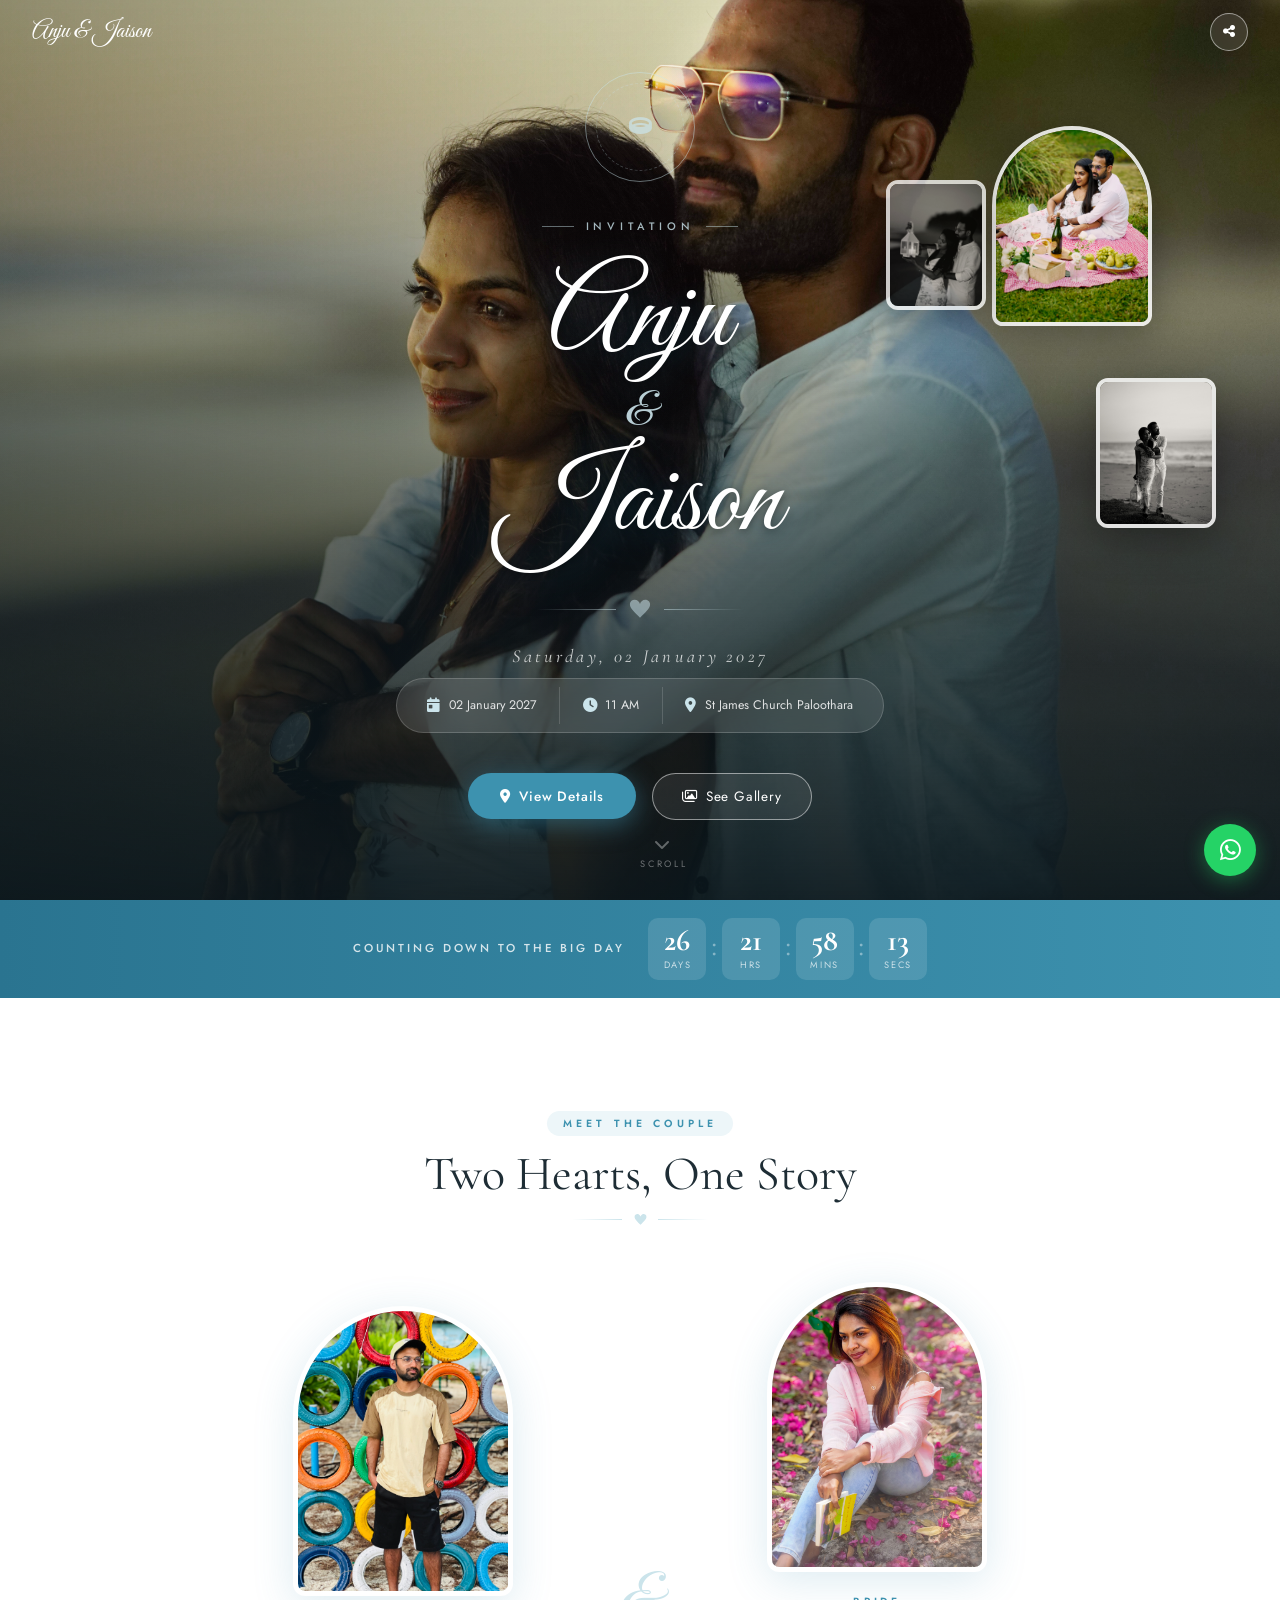
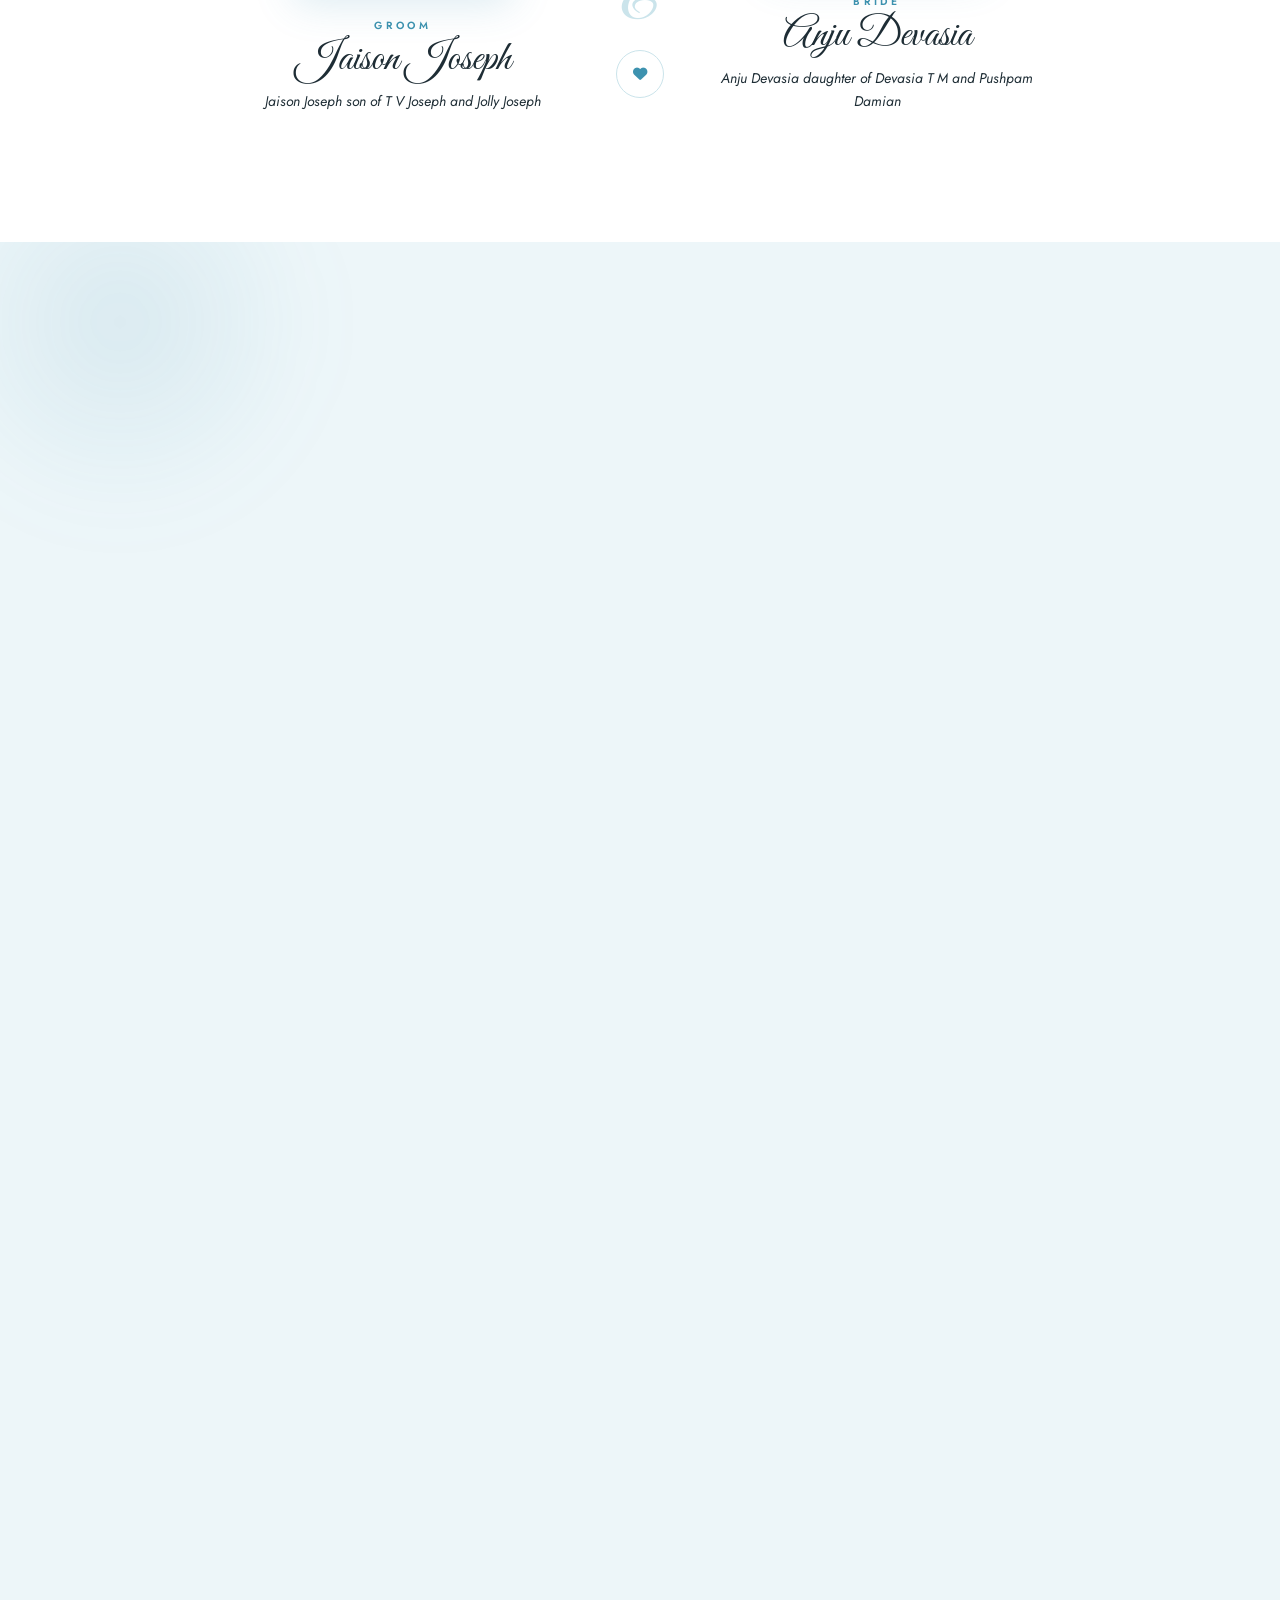
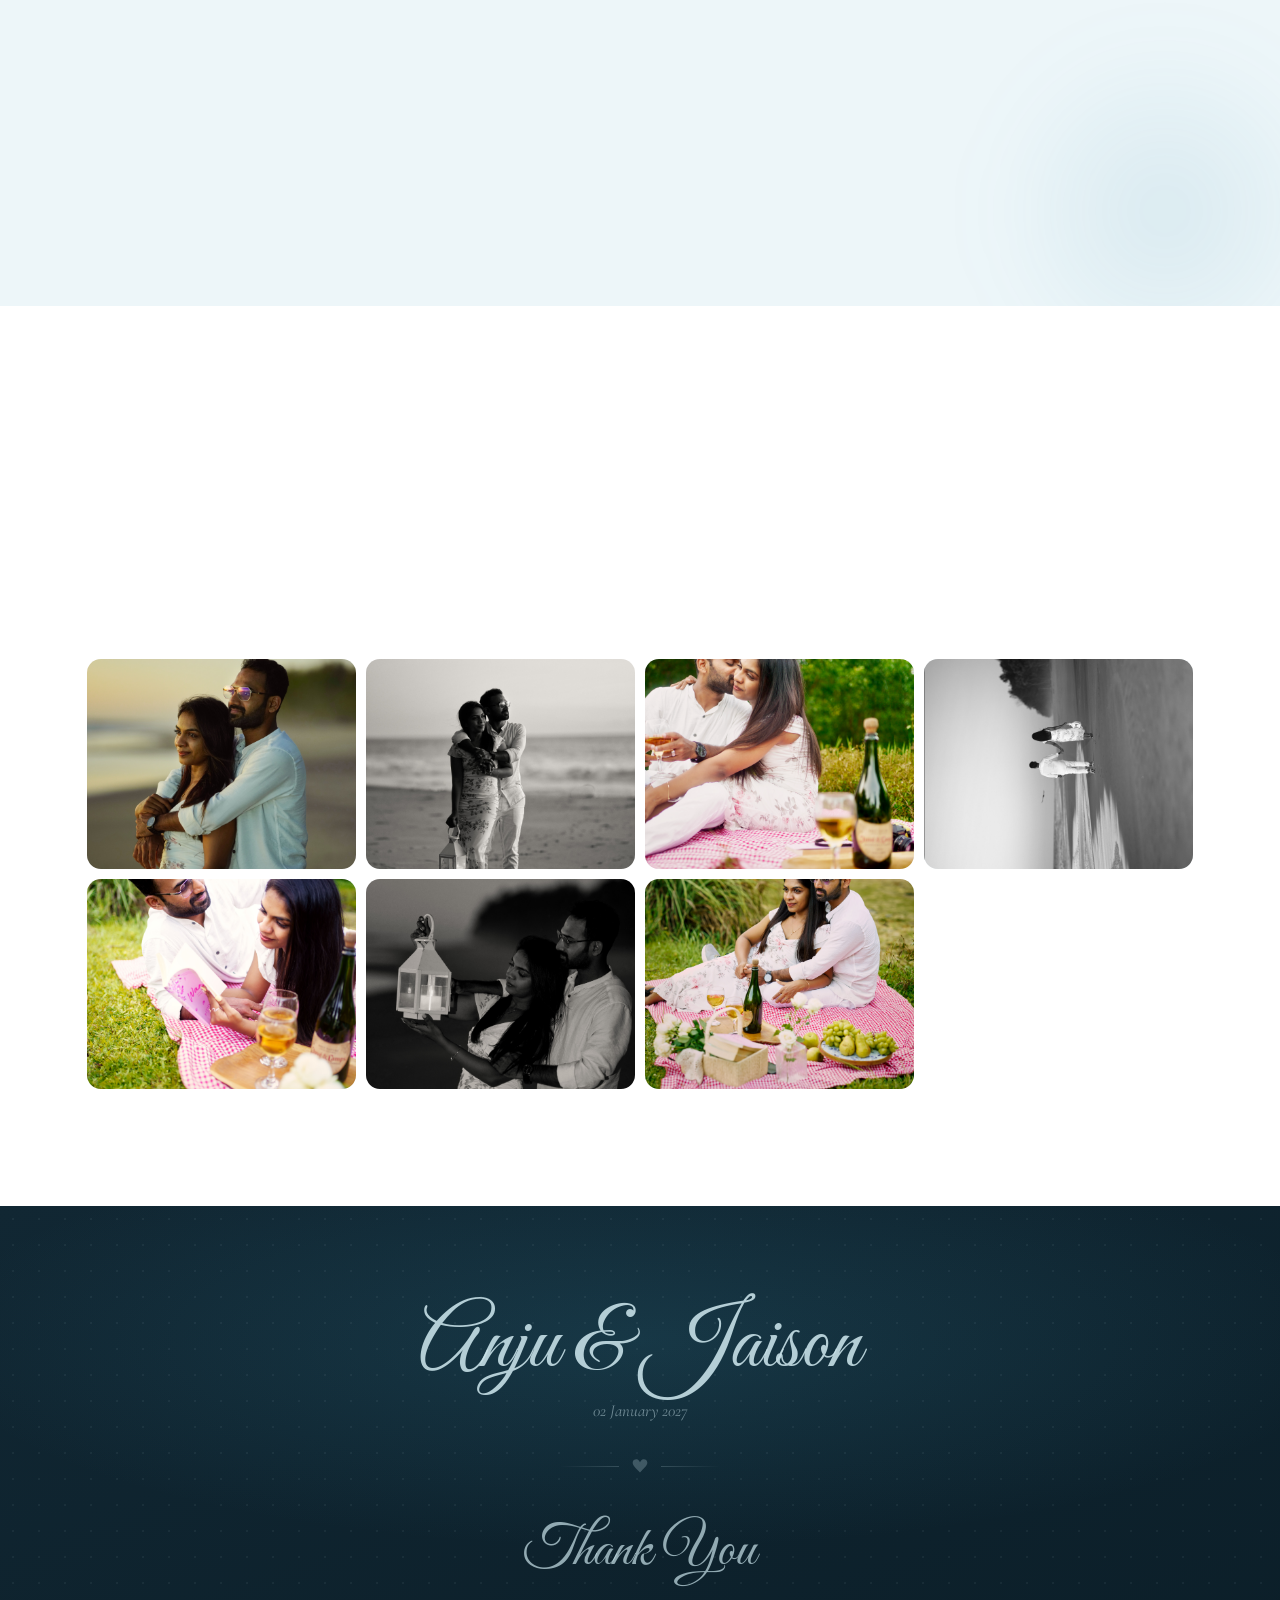
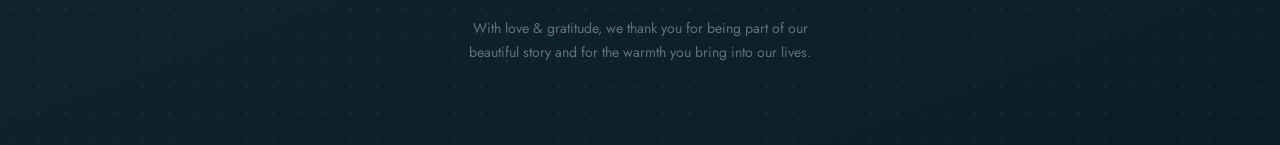
==== commit 07722c76: "Update index.html" ====
--- a/index.html
+++ b/index.html
@@ -1718,7 +1718,7 @@
           <div class="ww-card-body">
             <div class="ww-icon"><i class="fas fa-champagne-glasses"></i></div>
             <span class="badge-ev">Engagement Reception</span>
-            <h4 class="ww-venue">KTDC Kumarakom Gateway</h4>
+            <h4 class="ww-venue">KTDC Kumarakom Gateway (Thanneermukkom)</h4>
             <div class="ww-rule"></div>
             <div class="ww-row">
               <svg viewBox="0 0 24 24" fill="none" stroke="currentColor" stroke-width="2">
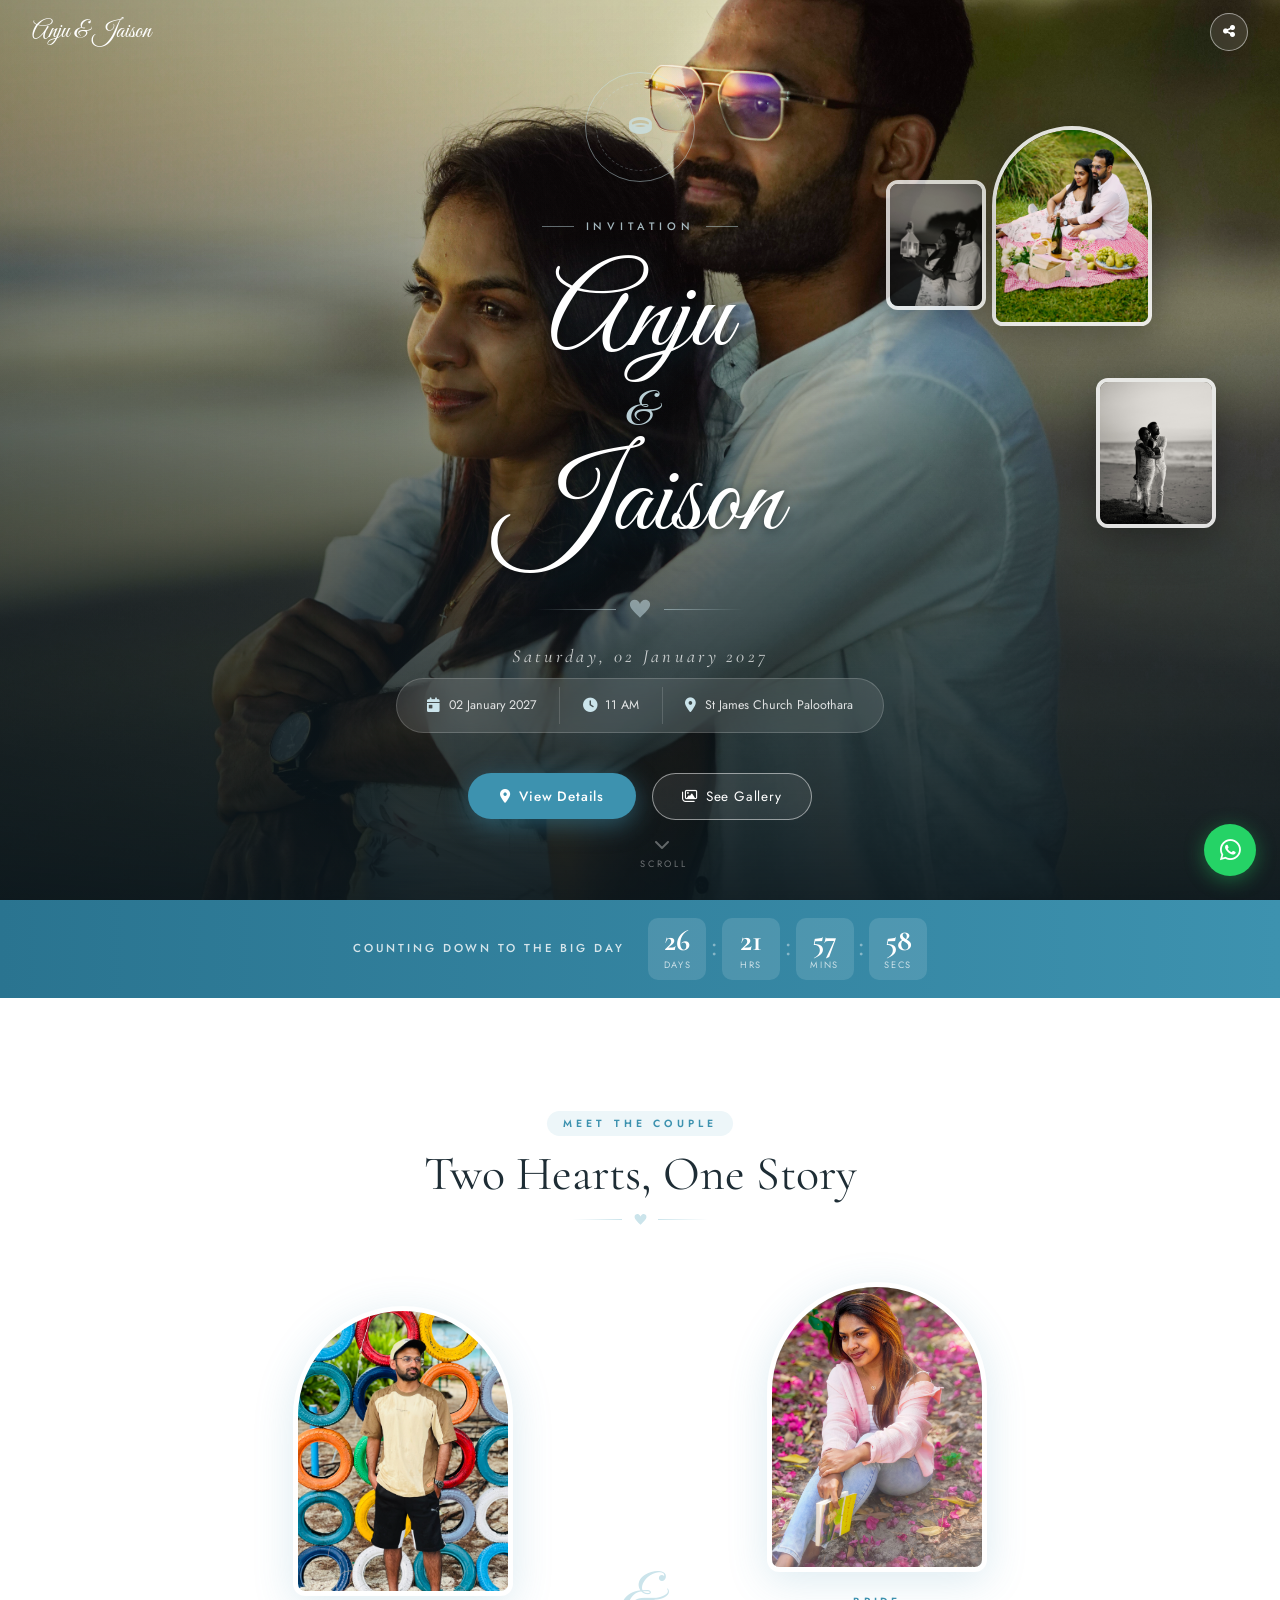
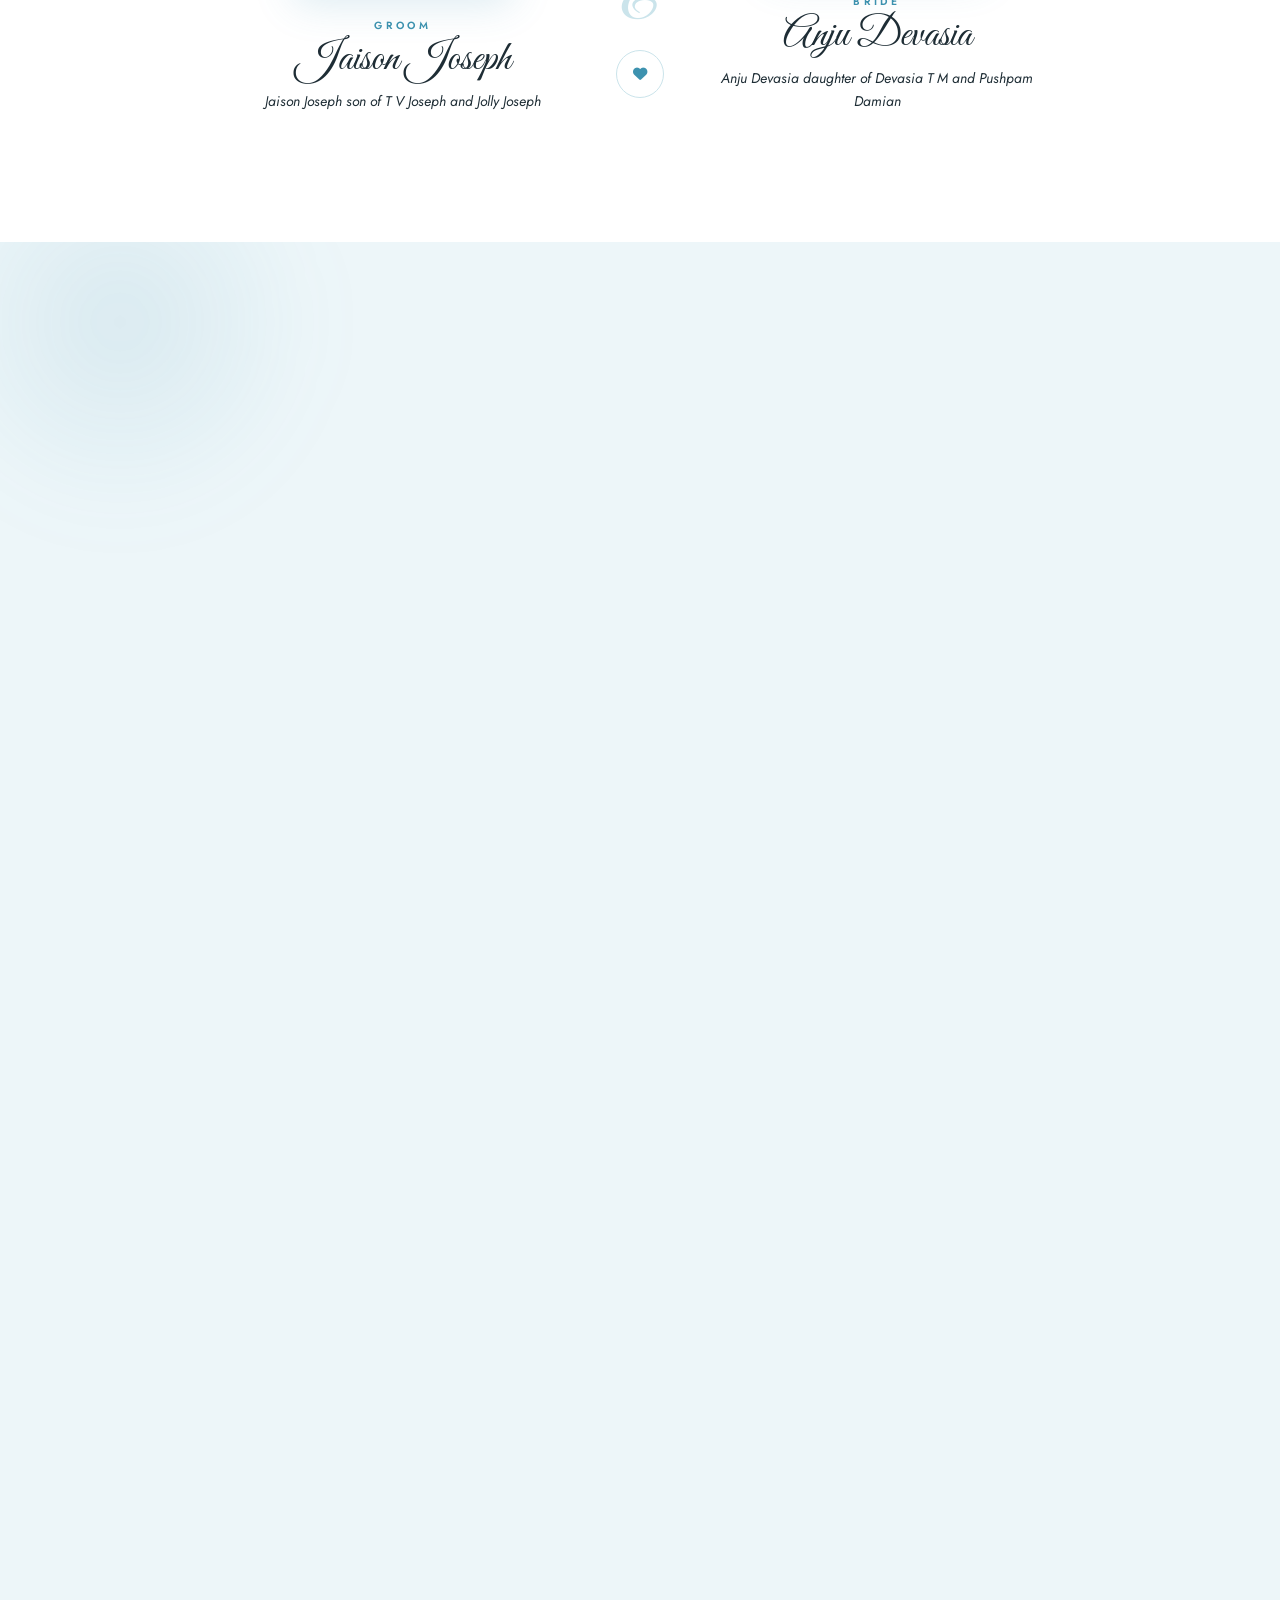
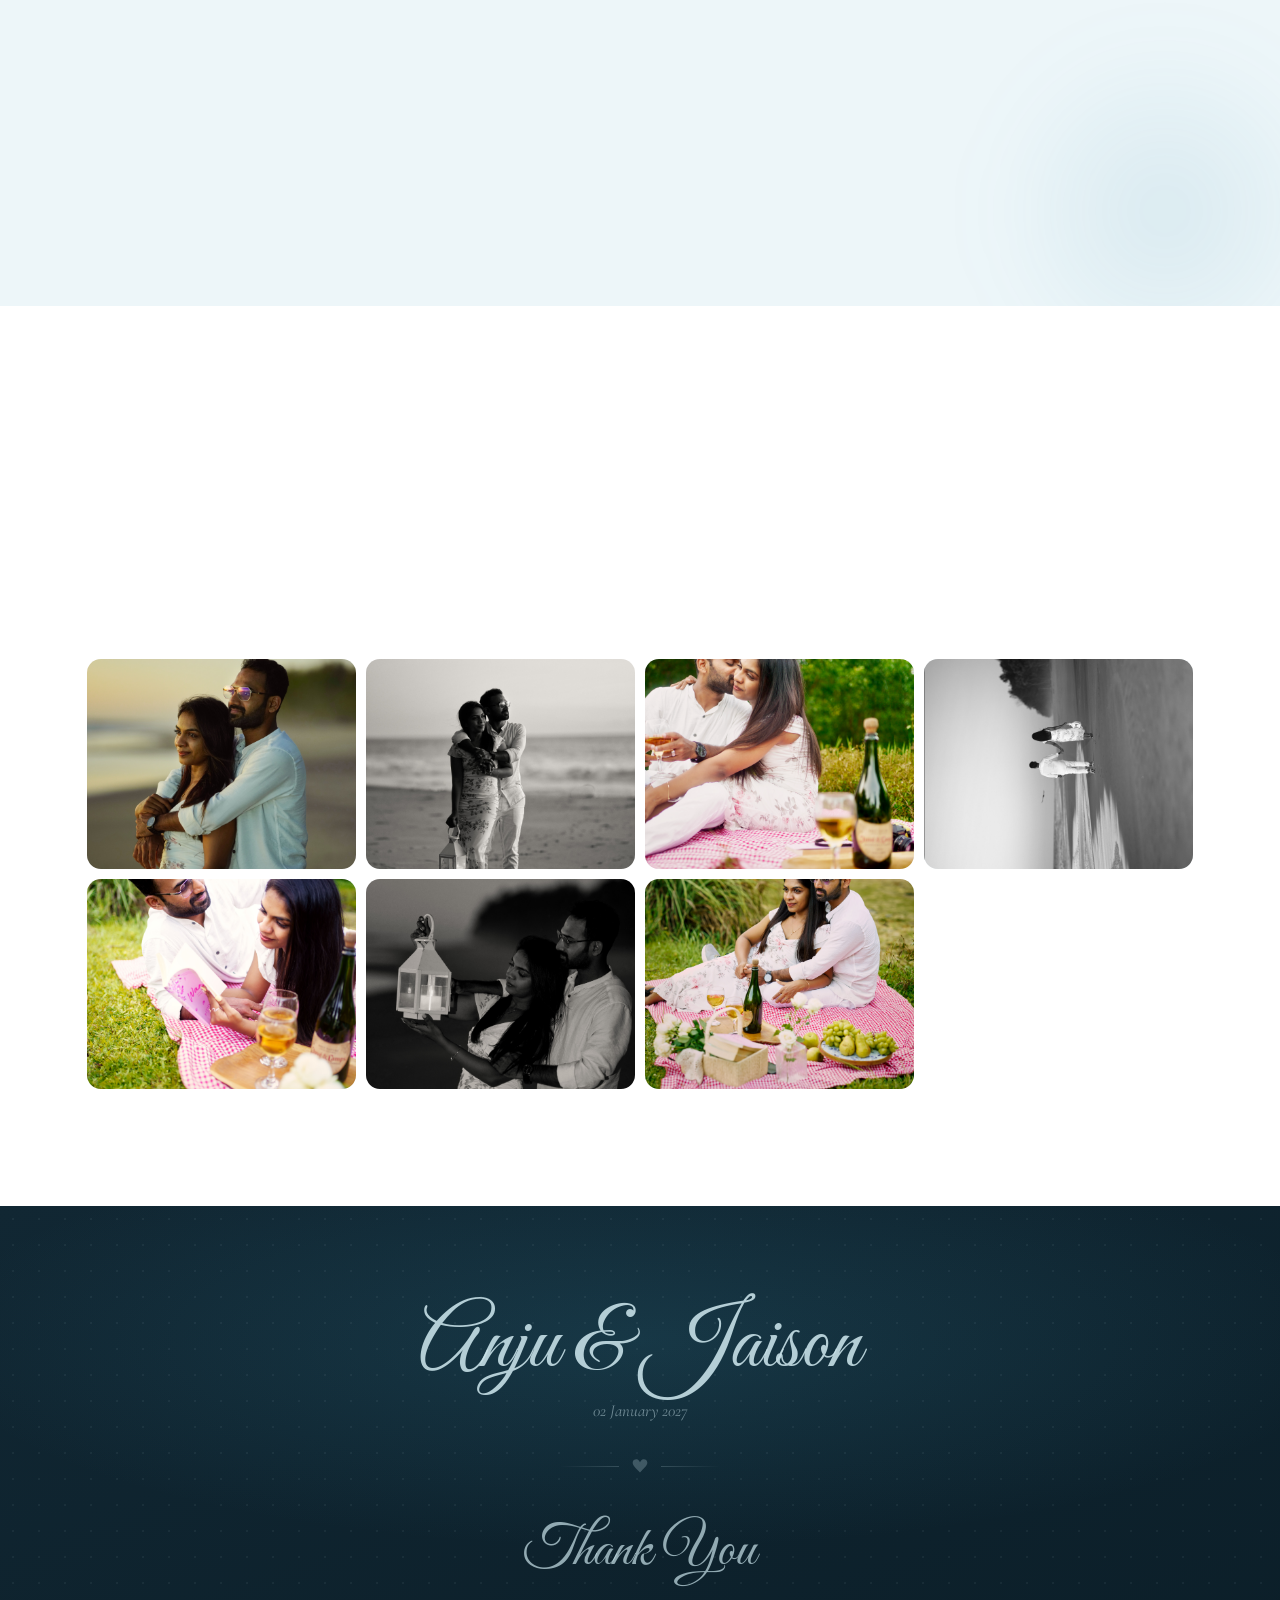
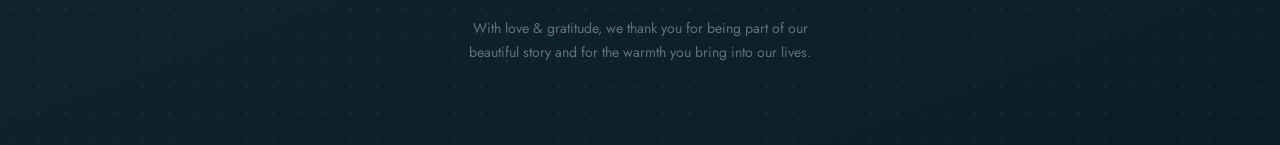
==== commit 558f3511: "Update index.html" ====
--- a/index.html
+++ b/index.html
@@ -1512,7 +1512,7 @@
   <div id="petals" style="position:fixed;inset:0;pointer-events:none;z-index:1;overflow:hidden"></div>
 
   <!-- WhatsApp FAB -->
-  <a href="whatsapp://send?text=%F0%9F%92%8D%E2%9C%A8+%2AAnju+Devasia+Weds+Jaison+Joseph%2A+%E2%9C%A8%F0%9F%92%8D%0A%0AYou+are+lovingly+invited+to+join+us+on+our+special+day+%F0%9F%A4%8D%0A%0A%F0%9F%8E%89+%2AEngagement+Ceremony%3A%2A%0A%F0%9F%97%93%EF%B8%8F+Tuesday%2C+29+Dec+2026%0A%E2%8F%B0+St.+James+Church%2C+Paloothara+%40+4+PM%0A%0A%F0%9F%8E%89+%2AEngagement+Reception%3A%2A%0A%F0%9F%97%93%EF%B8%8F+Tuesday%2C+29+Dec+2026%0A%E2%8F%B0+KTDC+Kumarakom+Gateway+%40+6%3A30+PM%0A%0A%F0%9F%8E%89+%2AWedding+Ceremony%3A%2A%0A%F0%9F%97%93%EF%B8%8F+Saturday%2C+02+Jan+2027%0A%E2%8F%B0+St.+James+Church%2C+Paloothara+%40+11+AM%0A%0A%F0%9F%8E%89+%2AWedding+Reception%3A%2A%0A%E2%8F%B0+Saturday%2C+02+Jan+2027%0A%F0%9F%97%93%EF%B8%8F+St.+James+Church%2C+Paloothara+%40+1+PM%0A%0A%F0%9F%91%89+%2AView+Invitation%3A%2A%0Ahttps%3A%2F%2Fadevasia0706.github.io%2Fwedding-invitation%2F%0A%0AWith+love+%26+gratitude+%E2%9D%A4%EF%B8%8F"
+  <a href="whatsapp://send?text=%F0%9F%92%8D%E2%9C%A8+%2AJaison+Joseph+weds+Anju+Devasia%2A+%E2%9C%A8%F0%9F%92%8D%0A%0AYou+are+lovingly+invited+to+join+us+on+our+special+day+%F0%9F%A4%8D%0A%0A%F0%9F%8E%89+%2AEngagement+Ceremony%3A%2A%0A%F0%9F%97%93%EF%B8%8F+Tuesday%2C+29+Dec+2026%0A%E2%8F%B0+St.+James+Church%2C+Paloothara+%40+4+PM%0A%0A%F0%9F%8E%89+%2AEngagement+Reception%3A%2A%0A%F0%9F%97%93%EF%B8%8F+Tuesday%2C+29+Dec+2026%0A%E2%8F%B0+KTDC+Kumarakom+Gateway+%28Thanneermukkom%29+%40+6%3A30+PM%0A%0A%F0%9F%8E%89+%2AWedding+Ceremony%3A%2A%0A%F0%9F%97%93%EF%B8%8F+Saturday%2C+02+Jan+2027%0A%E2%8F%B0+St.+James+Church%2C+Paloothara+%40+11+AM%0A%0A%F0%9F%8E%89+%2AWedding+Reception%3A%2A%0A%E2%8F%B0+Saturday%2C+02+Jan+2027%0A%F0%9F%97%93%EF%B8%8F+St.+James+Church%2C+Paloothara+%40+1+PM%0A%0A%F0%9F%91%89+%2AView+Invitation%3A%2A%0Ahttps%3A%2F%2Fadevasia0706.github.io%2Fwedding-invitation%2F%0A%0AWith+love+%26+gratitude+%E2%9D%A4%EF%B8%8F"
     class="wa-fab" aria-label="Share on WhatsApp">
     <i class="fab fa-whatsapp"></i>
   </a>
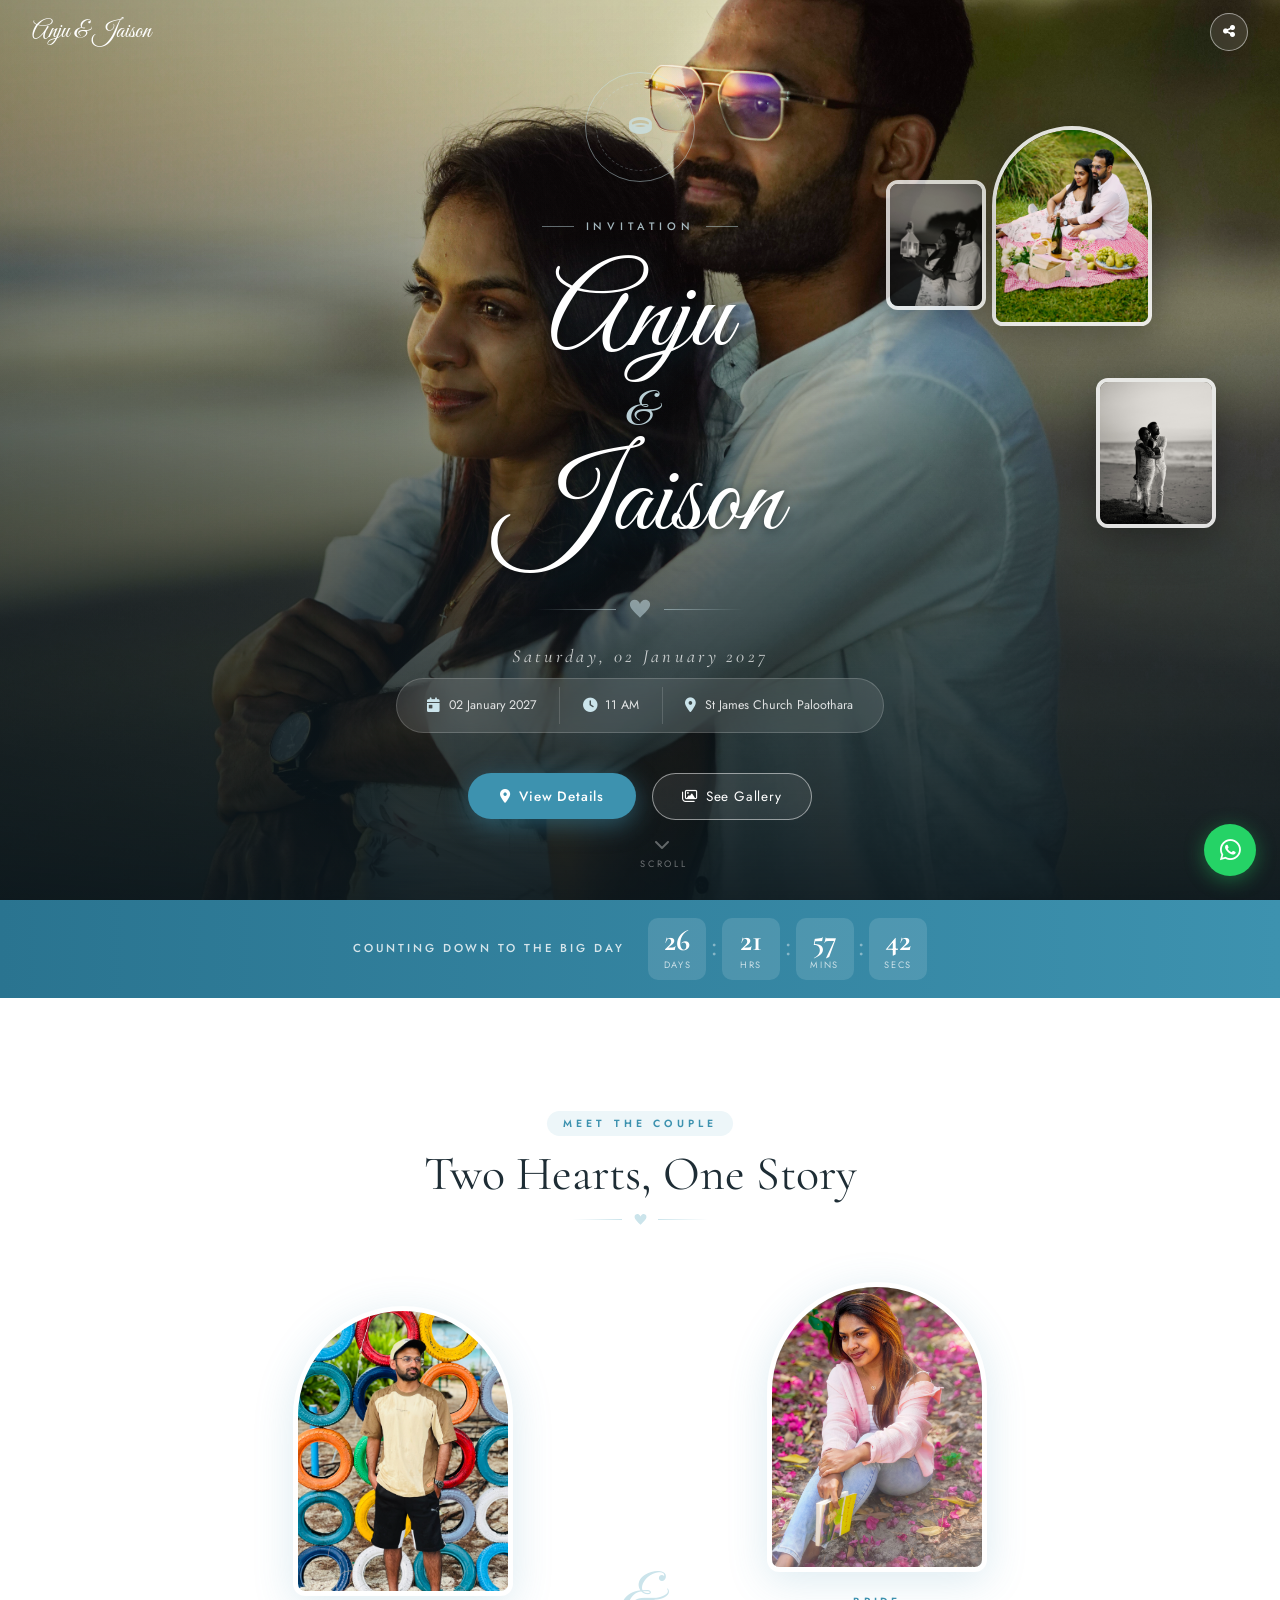
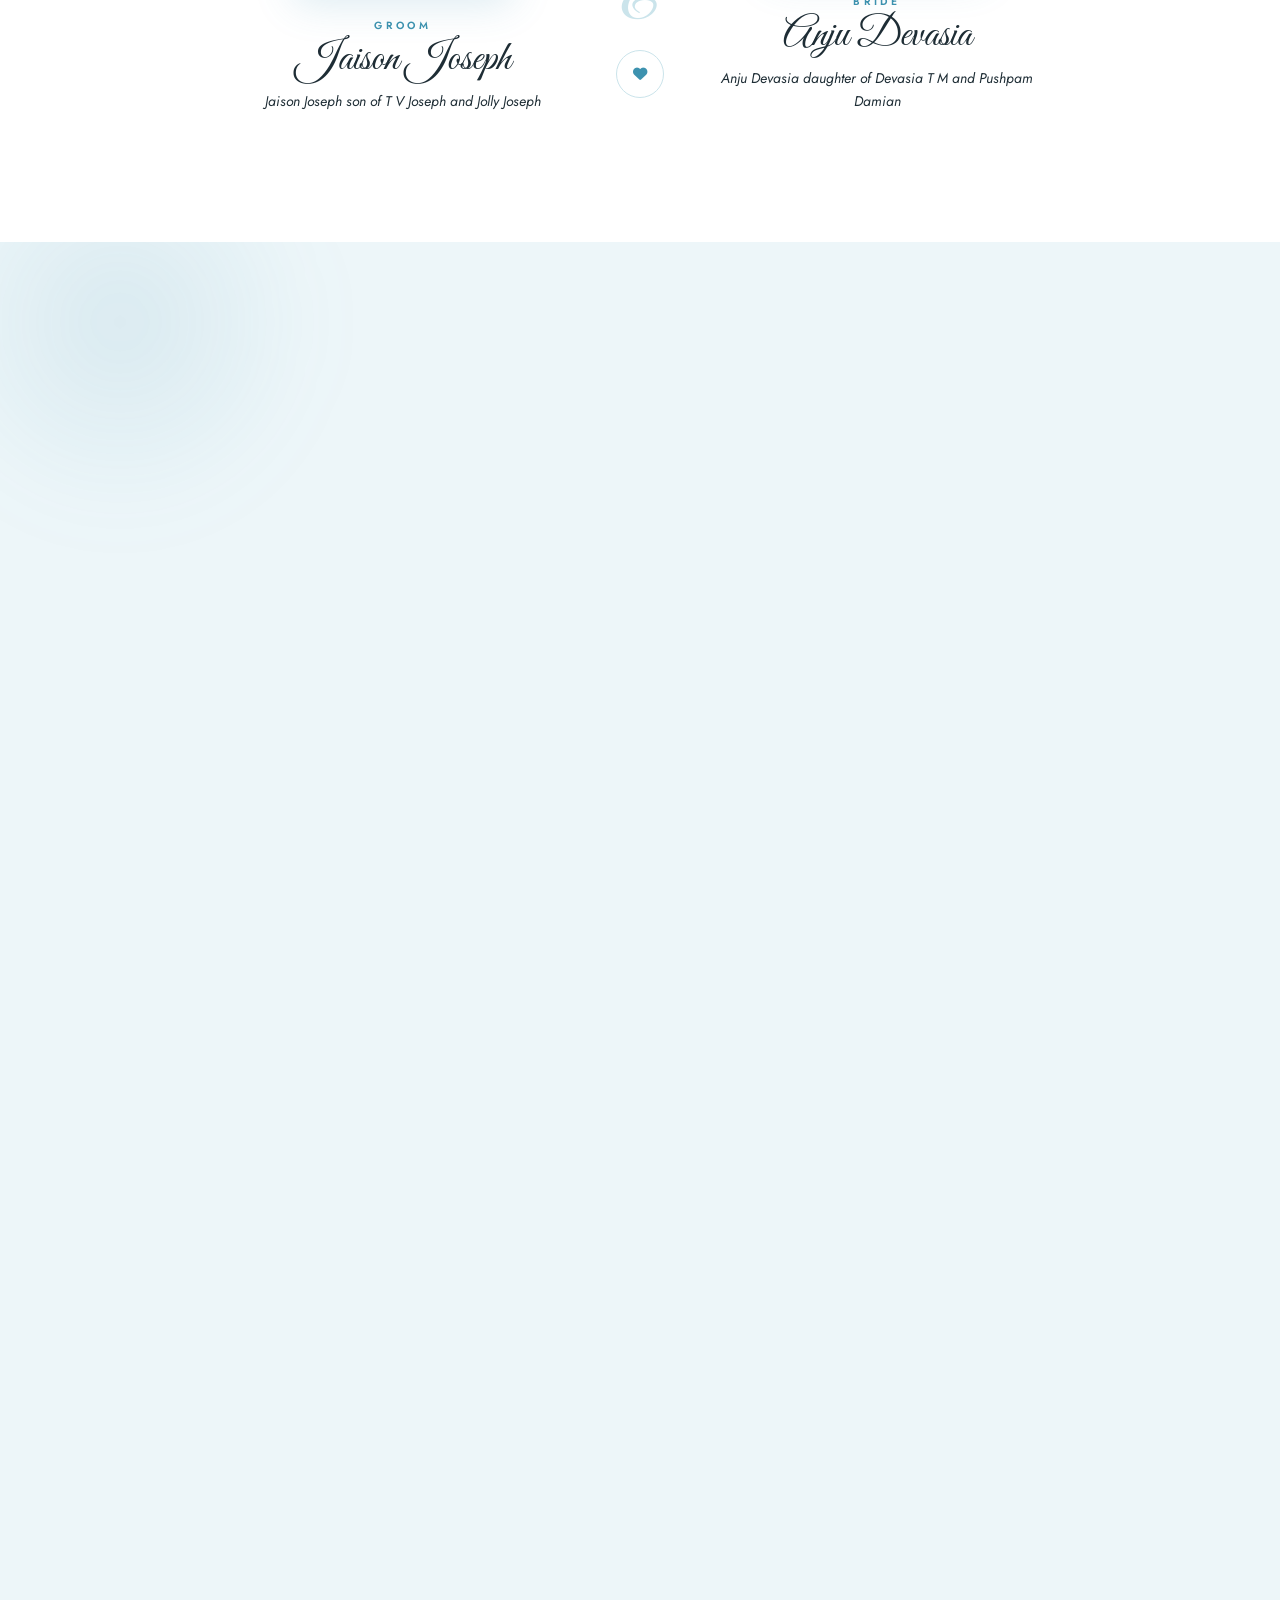
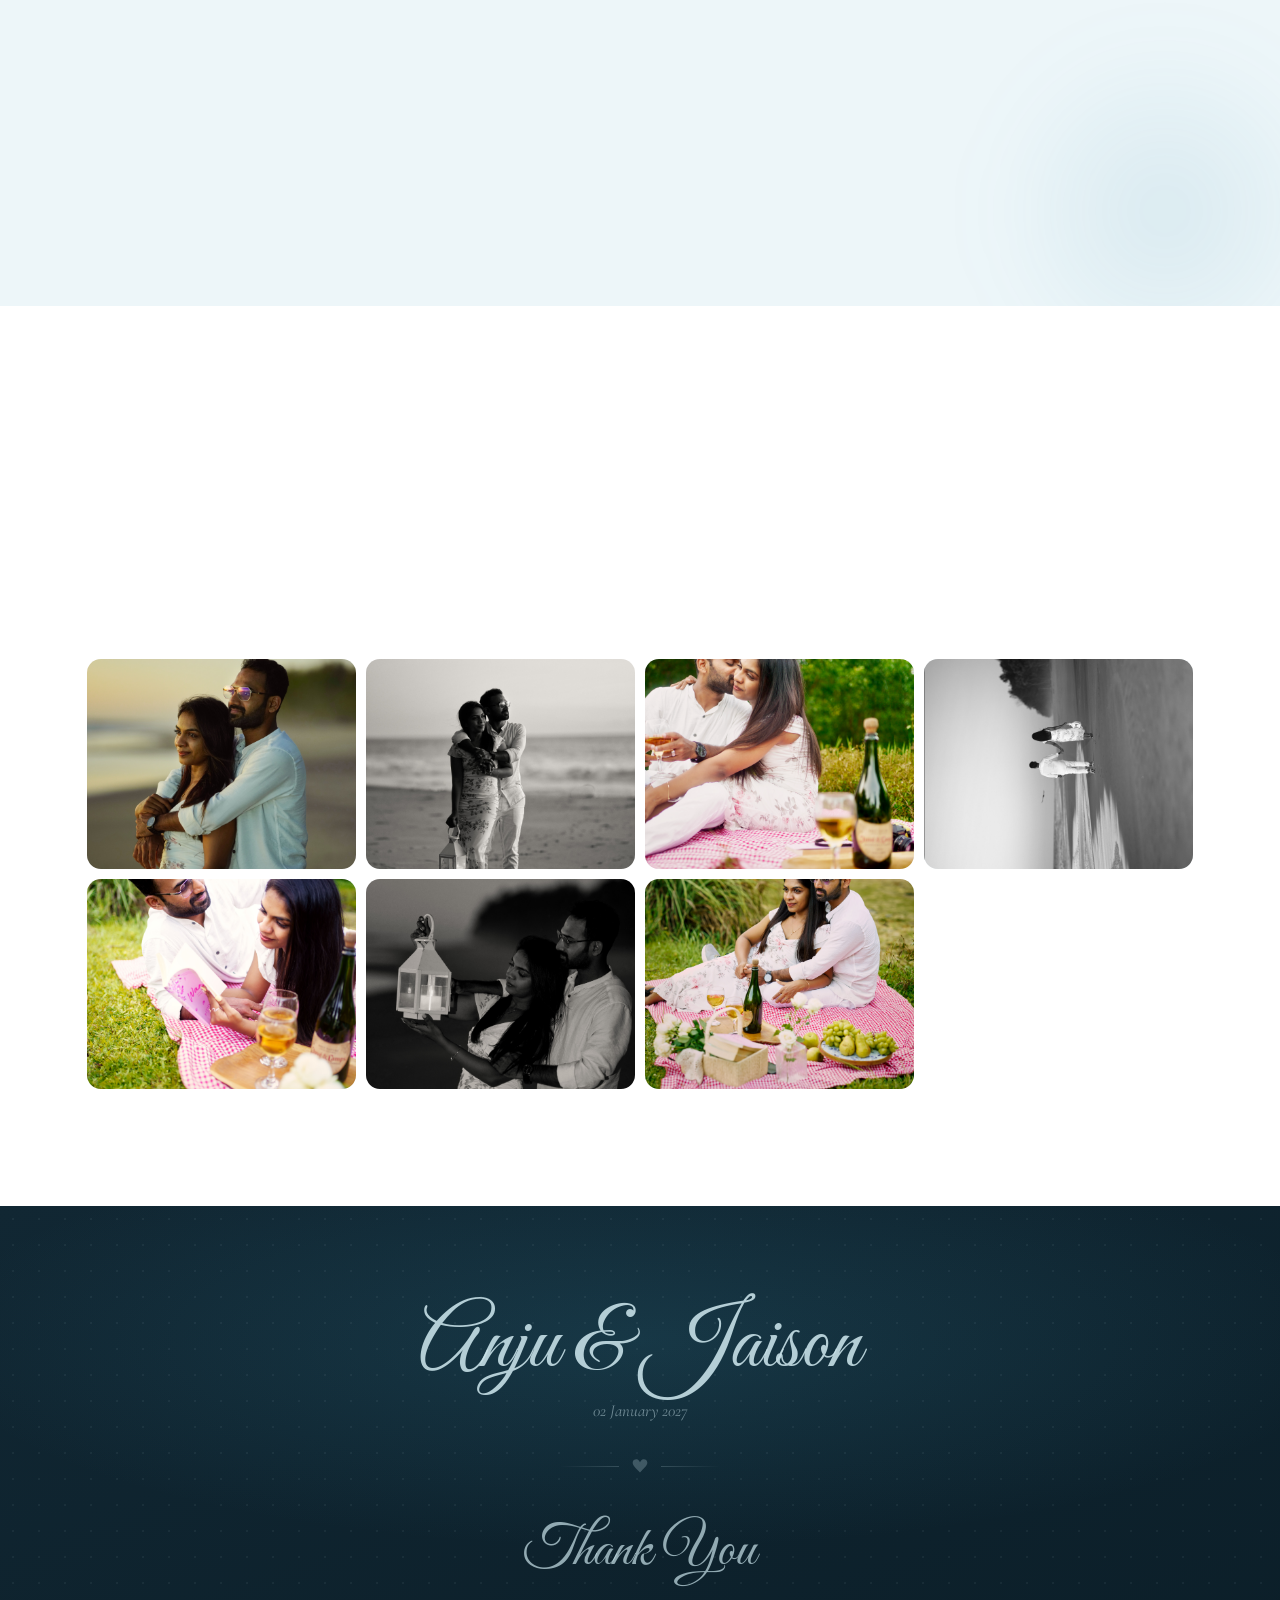
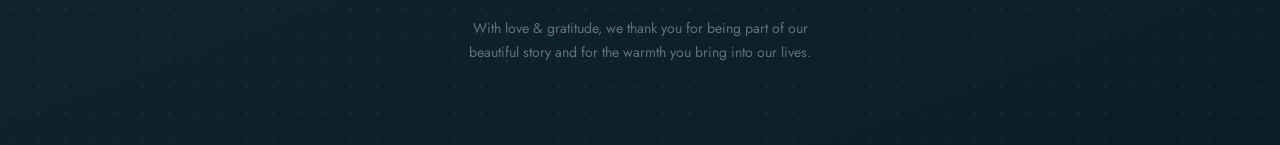
==== commit 18647731: "Update index.html" ====
--- a/index.html
+++ b/index.html
@@ -111,7 +111,8 @@
 
     .navbar-inv.solid .nav-btn {
       border-color: var(--teal-l);
-      color: var(--teal)
+      color: var(--teal);
+      display:none;
     }
 
     .nav-brand {
